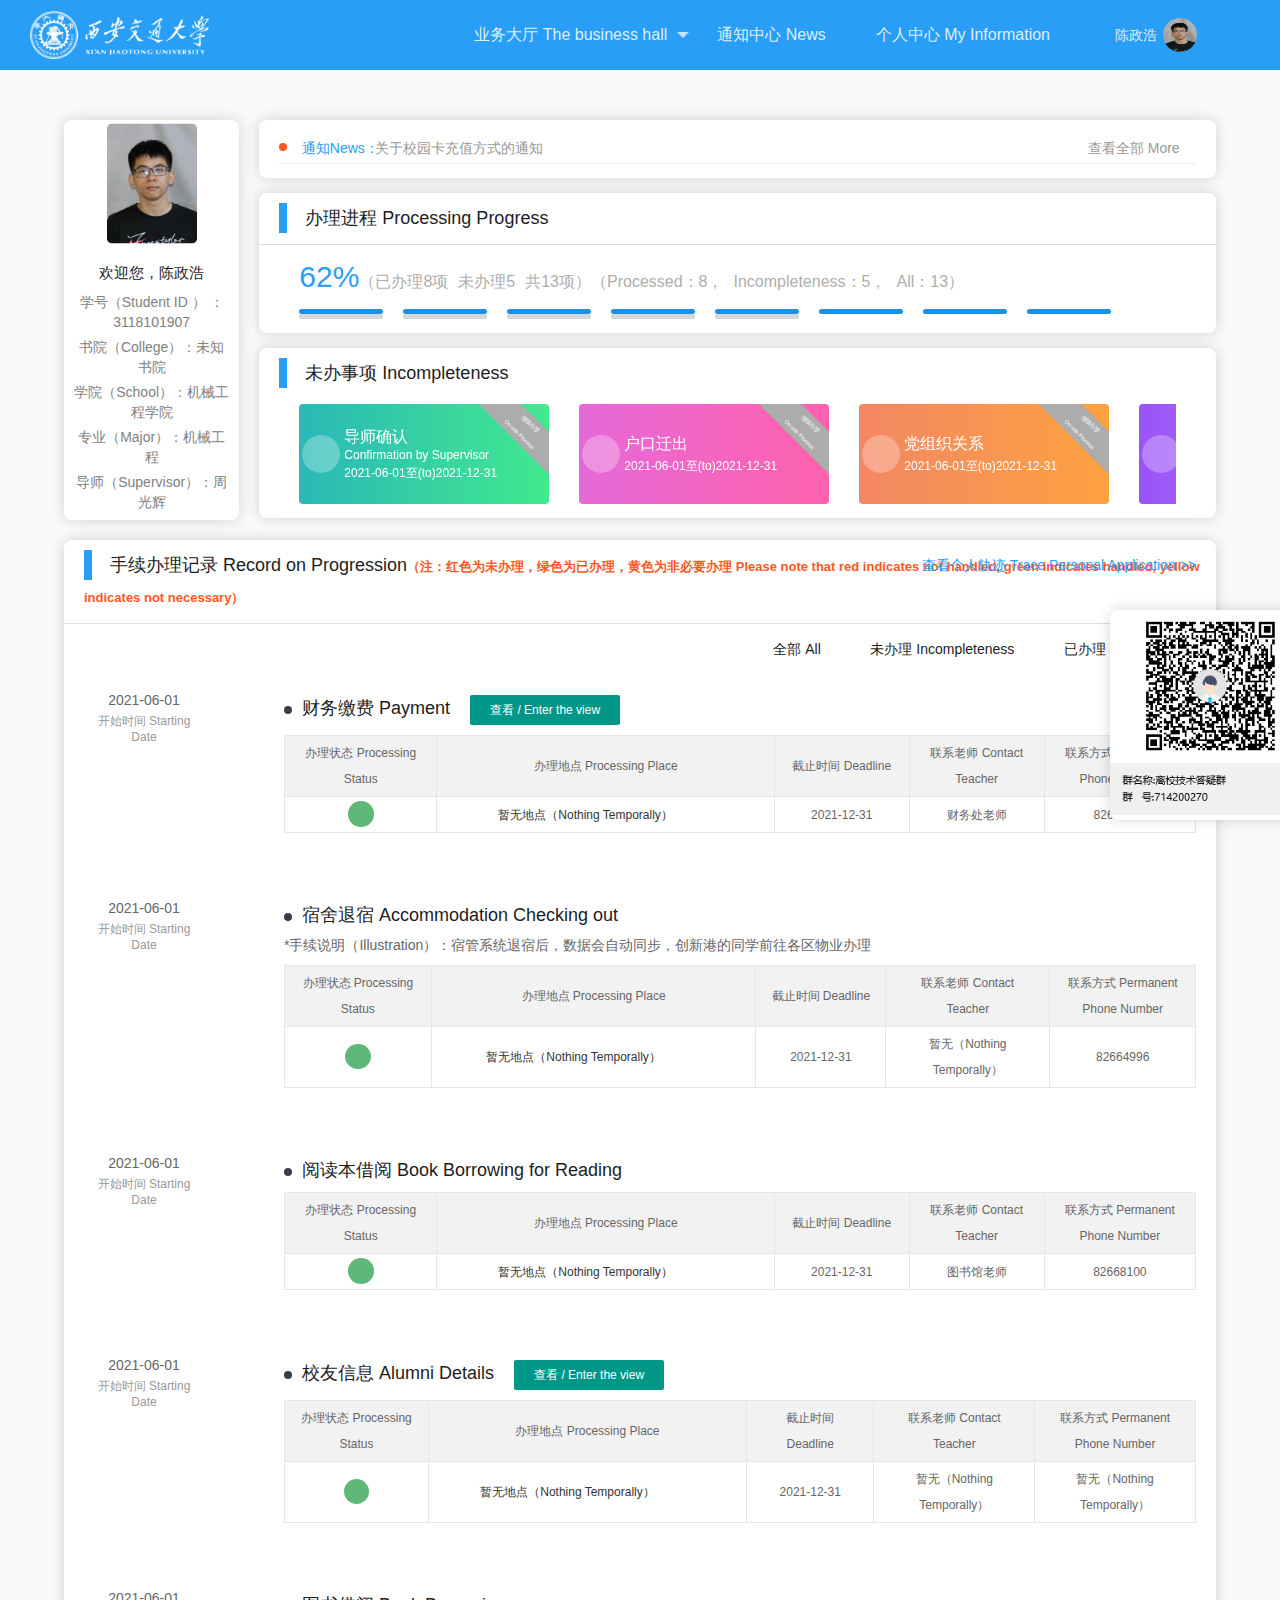
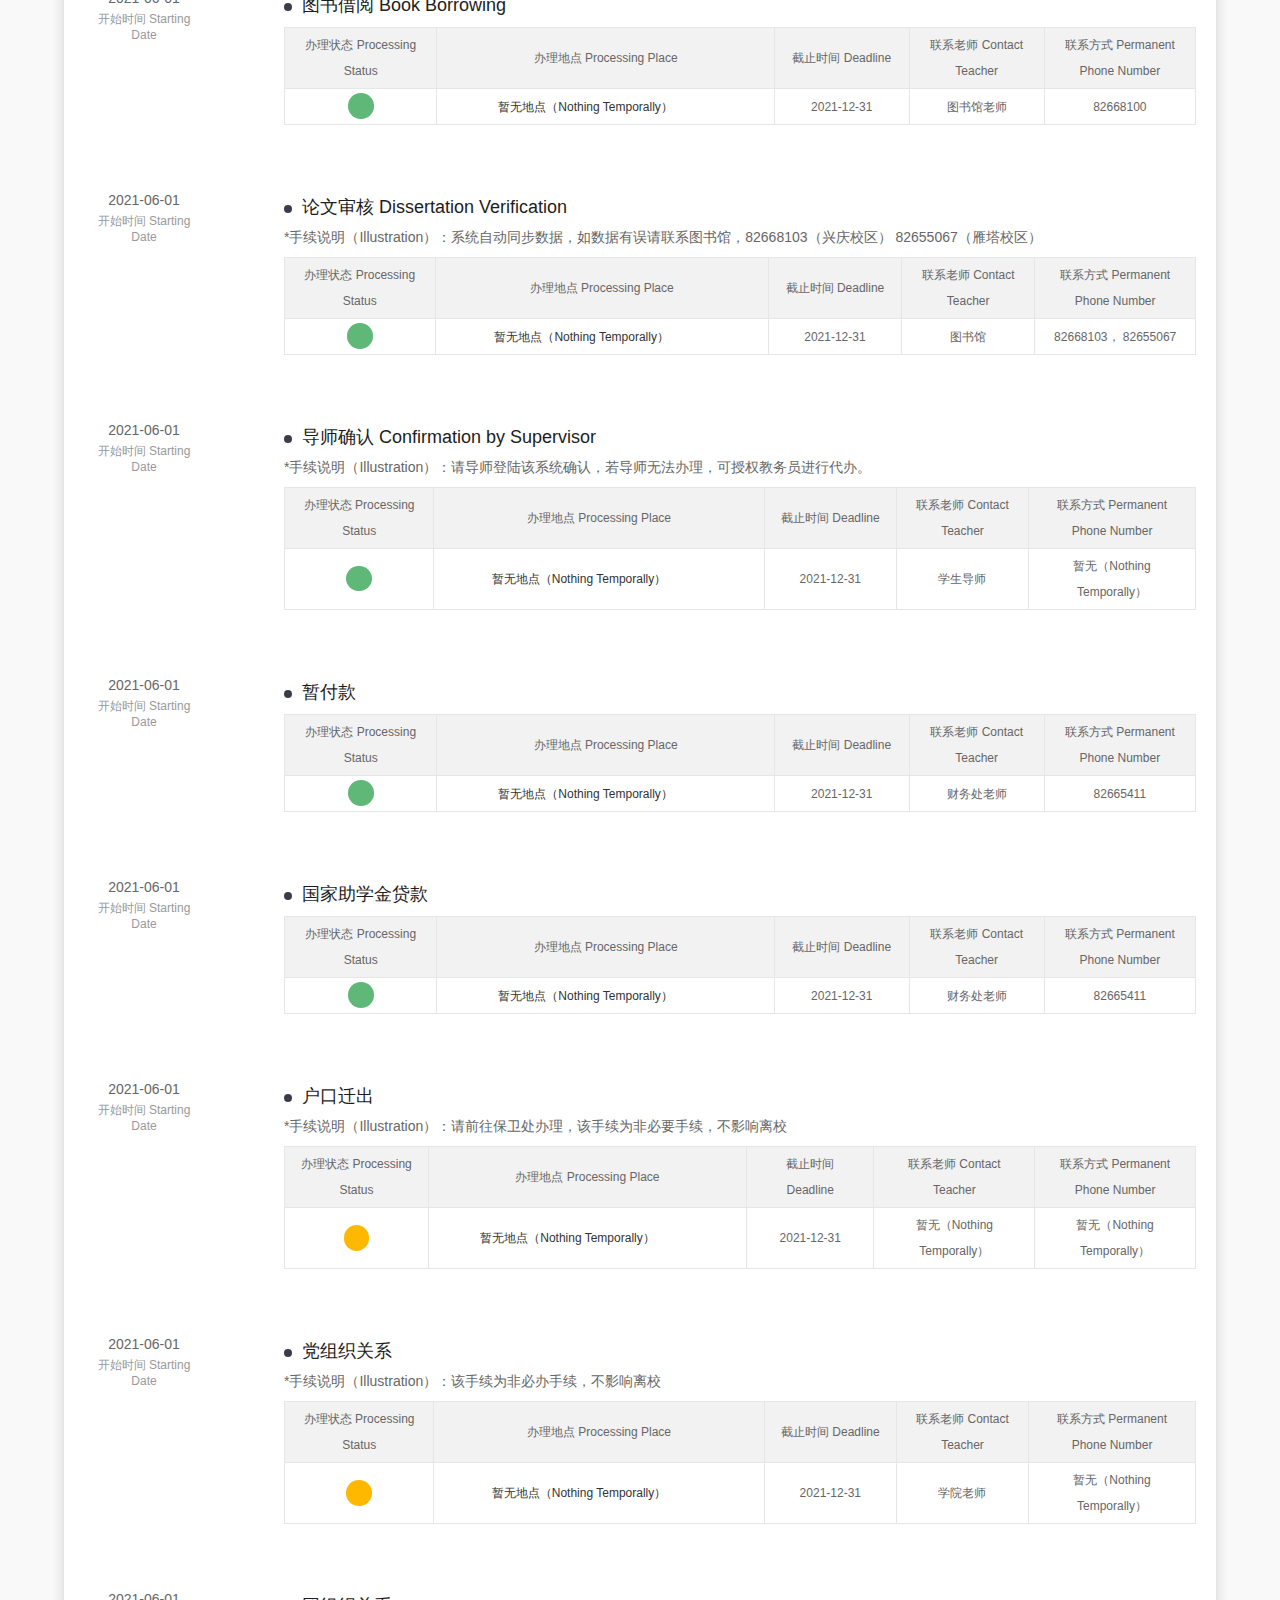
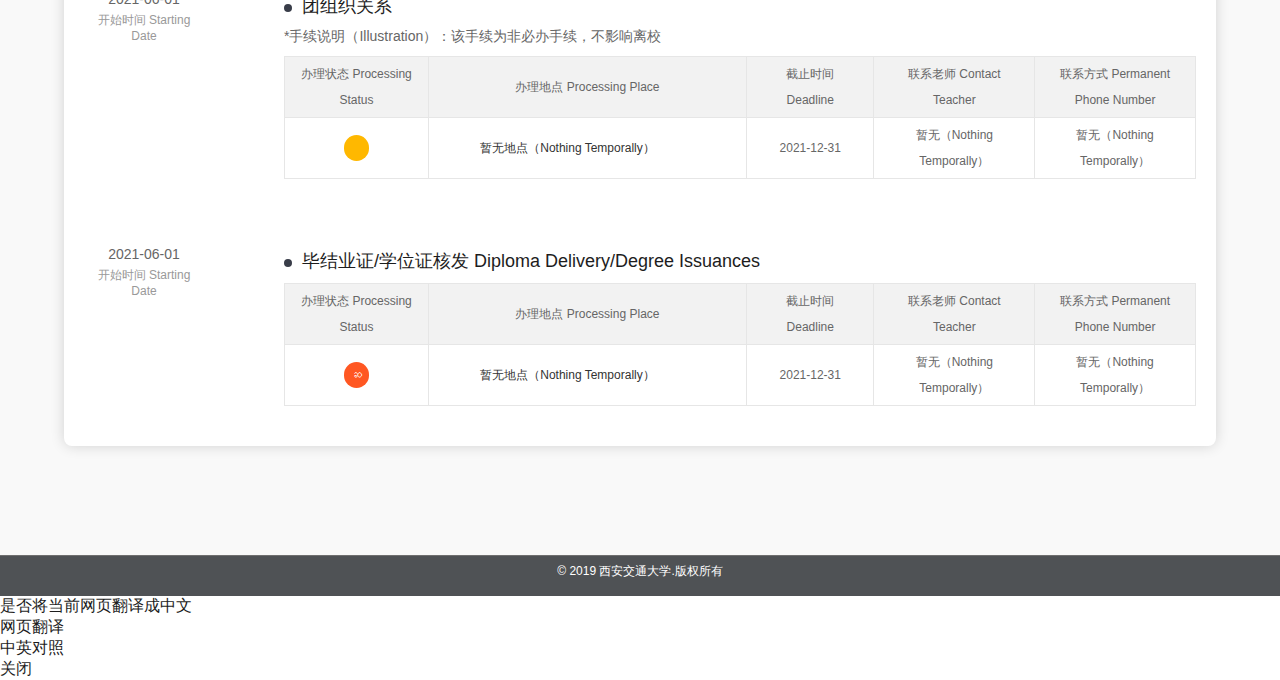
==== index.html @ 4b4bd967 "Add files via upload" ====
<!DOCTYPE html>
<!-- saved from url=(0033)http://hello.xjtu.edu.cn/yingxin/ -->
<html lang="en" xmlns="http://www.w3.org/1999/xhtml"><head><meta http-equiv="Content-Type" content="text/html; charset=UTF-8">
  
  <meta name="description" content="">
  <meta name="keywords" content="">
  <title>用户中心 </title>
  <link rel="shortcut icon" href="http://hello.xjtu.edu.cn/yingxin/themes/default/images/favicon.ico">
  <link rel="bookmark" href="http://hello.xjtu.edu.cn/yingxin/themes/default/images/favicon.ico">
  <link rel="stylesheet" href="./用户中心_files/layui.css">
  <link rel="stylesheet" href="./用户中心_files/jquery.fullpage.min.css">
  <link rel="stylesheet" href="./用户中心_files/swiper.min.css">
  <link rel="stylesheet" href="./用户中心_files/style.css">
  <!-- =============== Page scripts ===============-->
  <script src="./用户中心_files/jquery.js.下载"></script>
  <script src="./用户中心_files/waves.js.下载"></script>
  <script src="./用户中心_files/jquery.fullpage.min.js.下载"></script>
  <script src="./用户中心_files/main.js.下载"></script>
  <script src="./用户中心_files/common.js.下载"></script>
  <script src="./用户中心_files/footer.js.下载"></script>
  <script src="./用户中心_files/user-center.js.下载"></script>
  <script src="./用户中心_files/header.js.下载"></script>
<link id="layuicss-laydate" rel="stylesheet" href="./用户中心_files/laydate.css" media="all"><link id="layuicss-layer" rel="stylesheet" href="./用户中心_files/layer.css" media="all"><link id="layuicss-skincodecss" rel="stylesheet" href="./用户中心_files/code.css" media="all"></head>

<body>
  <div class="wrapper page bg-light-gray">
    <header class="header bg-white nav-bg-white page-header">
      <a class="logo" href="http://hello.xjtu.edu.cn/yingxin/"><img src="./用户中心_files/logo.png" alt="" id="logo_img"></a>
      <div class="nav-right">
        <!-- <div class="searchbox">
          <div class="layui-input-block input-group-icon"><i class="layui-icon layui-icon-search"></i>
          <input class="layui-input search-input" type="text" name="title" required="" lay-verify="required" placeholder="输入关键字" autocomplete="off"></div>
        </div> -->
        <ul class="layui-nav nav">
          <li class="layui-nav-item" id="index" style="display: none;"><a href="http://hello.xjtu.edu.cn/yingxin/">首页 Home Page</a></li>
			<li class="layui-nav-item" id="server" style=""><a href="javascript:;">业务大厅 The business hall<span class="layui-nav-more"></span></a>
            <dl id="headerMenuList" class="layui-nav-child box-shadow layui-anim layui-anim-upbit"><dd><a class="icon-pay" href="javascript:;" onclick="handleProcedure(3)">财务缴费 Payment</a></dd><dd><a class="icon-info" href="javascript:;" onclick="handleProcedure(101)">校友信息 Alumni Details</a></dd></dl>
          </li>
          <li class="layui-nav-item" id="noticeMenu" style=""><a href="http://hello.xjtu.edu.cn/yingxin/notice/list">通知中心 News</a></li>
          <li class="layui-nav-item" id="userCenter" style=""><a href="javascript:;" onclick="toPage(&#39;user/center&#39;)">个人中心 My Information</a></li>
          <!--<li class="layui-nav-item" id="userCenter" style="display: none;">-->
          <!--</li>-->
        <span class="layui-nav-bar" style="left: 401.422px; top: 65px; width: 0px; opacity: 0;"></span></ul>
        <ul class="layui-nav nav-user" id="userInfo-header"><li class="user-item user-info layui-nav-item layui-show"><a href="javascript:void(0);" onclick="memberDetail()">陈政浩<img src="./用户中心_files/70B57FA51EF84C0C792EB7940B8C20006C896CA28E84938F3301C348BC350CAE.jpg" onerror="javascript:this.src=&#39;/yingxin/themes/default/images/default.png&#39;"><span class="layui-nav-more"></span></a><a class="meaage-badge" href="javascript:;" onclick="toPage(&#39;notice/messageList&#39;)" id="messageNum"><span class="layui-nav-more"></span></a><dl class="layui-nav-child box-shadow"><dd><a class="layui-icon layui-icon-template-1" href="javascript:;" onclick="toPage(&#39;user/donation&#39;)">余额捐赠 Card Balance Donation</a></dd><dd><a class="icon-logout" href="javascript:;" onclick="logout()">退出登录 log Out</a></dd></dl></li><span class="layui-nav-bar"></span></ul>
        <div id="myInfo" style="display:none;">
	      <div class="member-modal-content">
	        <div class="layui-row item"><span class="label" id="my_name">姓名（Name）：</span></div>
	        <div class="layui-row item"><span class="label" id="my_sno">学号（Student ID）：</span></div>
	        <div class="layui-row item" id="teacher1"><span class="label" id="my_teacher1">导员（Supervisor）：</span></div>
	        <div class="layui-row item" id="teacher2"><span class="label" id="my_teacher2">导师（Instructor）：</span></div>
	        <div class="layui-row item" id="academy"><span class="label" id="my_academy">书院（College）：</span></div>
	        <div class="layui-row item"><span class="label" id="my_department">学院（School）：</span></div>
	        <div class="layui-row item"><span class="label" id="my_profession">专业（Major）：</span></div>
	        <div class="layui-row item"><span class="label" id="my_class">班级（Class）：</span></div>
	        <div class="layui-row item"><span class="label" id="my_room">宿舍（dormitory）：</span></div>
	        <div class="layui-row item"><span class="label" id="my_phoneNumber">电话（Permanent Phone Number）：</span></div>
	        <div class="layui-row item"><span class="label" id="my_email">邮箱（E-mail）：</span></div>
	        <div class="layui-row item"><span class="label" id="my_wechat">微信（WeChat）：</span></div>
	        <div class="layui-row item"><span class="label" id="my_qq">QQ：</span></div>
	        <!--<div class="layui-row item"><span class="label" id="my_origin">生源地：</span></div>-->
	      </div>
	    </div>
        <!-- <button class="layui-btn layui-btn-radius layui-btn-sm layui-btn-primary" onclick="changeLanguage()" id="changeLanguage">中文/EN </button> -->
      </div>
    </header>
    <div class="page-wrapper page-usercenter process-content-line3">
      <div class="qq-code-box" id="qq-code" style=""><img src="./用户中心_files/lixiao.png"></div>
      <div class="user-content layui-row layui-col-space20">
        <div class="userinfo layui-col-md2">
          <div class="userbox-in box-shadow">
          	<div class="userbox-in-content" id="userInfo"><img src="./用户中心_files/70B57FA51EF84C0C792EB7940B8C20006C896CA28E84938F3301C348BC350CAE.jpg" onerror="javascript:this.src=&#39;/yingxin/themes/default/images/default.png&#39;"><h4 class="text-ellipsis">欢迎您，陈政浩</h4><p>学号（Student ID ） ：3118101907</p><p>书院（College）：未知书院</p><p>学院（School）：机械工程学院</p><p>专业（Major）：机械工程</p><p>导师（Supervisor）：周光辉</p></div>
          </div>
        </div>
        <div class="process-content layui-col-md10">
          <div class="userbox-in box-shadow userbox-notice" id="userbox-notice">
            <div class="meaasge">
              <a class="meaasge-container">
                <div id="hotNoticePanel" class="notice-panel">
                  <div class="sixin notice-left"><i class="layui-badge-dot"></i><i class="layui-icon layui-icon-speaker"></i><span>通知News：</span></div>
                  <div class="notice-mid">
                    <div class="layui-carousel" id="message" lay-anim="updown" lay-indicator="none" style="width: 100%; height: 30px;" lay-arrow="none">
                      <div carousel-item="" id="hotNoticeList"><div class="sx-item" onclick="goNewsDetail(&#39;83&#39;,&#39;hot&#39;)">实验室安全考试须知</div><div class="sx-item layui-this" onclick="goNewsDetail(&#39;103&#39;,&#39;hot&#39;)">关于校园卡充值方式的通知</div><div class="sx-item" onclick="goNewsDetail(&#39;126&#39;,&#39;hot&#39;)">2019级秋季研究生新生网申公寓指南</div><div class="sx-item" onclick="goNewsDetail(&#39;101&#39;,&#39;hot&#39;)">关于2019级本科新生在入学报到前进行选课的通知</div><div class="sx-item" onclick="goNewsDetail(&#39;125&#39;,&#39;hot&#39;)">2019级秋季本科生新生网申公寓指南</div><div class="sx-item" onclick="goNewsDetail(&#39;124&#39;,&#39;hot&#39;)">兴庆校区及雁塔校区学生公寓服务与管理办法</div></div>
                    <div class="layui-carousel-ind" style="margin-top: -54px;"><ul><li class=""></li><li class="layui-this"></li><li class=""></li><li class=""></li><li class=""></li><li class=""></li></ul></div><button class="layui-icon layui-carousel-arrow" lay-type="sub"></button><button class="layui-icon layui-carousel-arrow" lay-type="add"></button></div>
                  </div>
                  <div class="more notice-right" onclick="goNoticeList()" style="cursor: pointer"><span>查看全部 More </span><i class="layui-icon layui-icon-right"></i></div>
                </div>
              </a>
            </div>
          </div>
          <div class="userbox-in box-shadow userbox-in-bar">
            <div class="payment-statistics panel">
              <div class="panel-head"><span class="panel-mark"></span>
                <h3 class="panel-title">办理进程 Processing Progress</h3>
              </div>
              <div class="panel-body">
                <p id="progressHandleProcedure" class="progress-data"><em>62%</em><span>（已办理8项</span><span>未办理5</span><span>共13项）（Processed：8，</span><span>Incompleteness：5，</span><span>All：13）</span></p>
                <div class="progress-bar" id="progress-bar"><span style="background-color: rgb(28, 144, 230); width: 84px;"></span><span style="background-color: rgb(28, 144, 230); width: 84px;"></span><span style="background-color: rgb(28, 144, 230); width: 84px;"></span><span style="background-color: rgb(28, 144, 230); width: 84px;"></span><span style="background-color: rgb(28, 144, 230); width: 84px;"></span><span style="background-color: rgb(28, 144, 230); width: 84px;"></span><span style="background-color: rgb(28, 144, 230); width: 84px;"></span><span style="background-color: rgb(28, 144, 230); width: 84px;"></span><span style="width: 84px;"></span><span style="width: 84px;"></span><span style="width: 84px;"></span><span style="width: 84px;"></span><span style="width: 84px;"></span></div>
              </div>
            </div>
          </div>
          <div class="userbox-in box-shadow process-unfinished">
            <div class="payment-statistics panel">
              <div class="panel-head"><span class="panel-mark"></span>
                <h3 class="panel-title">未办事项 Incompleteness</h3>
              </div>
              <div class="panel-body" id="cardInfo">
                <div class="swiper-container swiper-container-initialized swiper-container-horizontal swiper-container-free-mode">
                  <div id="swiperWrapper" class="swiper-wrapper process-crad-content" style="transform: translate3d(0px, 0px, 0px);"><div class="swiper-slide bg-green-linear process-crad swiper-slide-active" style="margin-right: 30px;"><div class="crad-content"><span class="iconbox"><i class="icon-success"></i></span><div class="card-right"><div class="item-right-inner"><h4>导师确认</h4><h6 style="white-space:nowrap;text-overflow: ellipsis; overflow: hidden;">Confirmation by Supervisor</h6><p>2021-06-01至(to)2021-12-31</p></div><span class="disabled-tip"><span class="tip-zh">现场办理</span><span class="tip-en">On-site Process</span></span></div></div></div><div class="swiper-slide bg-red-linear process-crad swiper-slide-next" style="margin-right: 30px;"><div class="crad-content"><span class="iconbox"><i class="icon-address"></i></span><div class="card-right"><div class="item-right-inner"><h4>户口迁出</h4><h6 style="white-space:nowrap;text-overflow: ellipsis; overflow: hidden;"> </h6><p>2021-06-01至(to)2021-12-31</p></div><span class="disabled-tip"><span class="tip-zh">现场办理</span><span class="tip-en">On-site Process</span></span></div></div></div><div class="swiper-slide bg-orange-linear process-crad" style="margin-right: 30px;"><div class="crad-content"><span class="iconbox"><i class="icon-emblem"></i></span><div class="card-right"><div class="item-right-inner"><h4>党组织关系</h4><h6 style="white-space:nowrap;text-overflow: ellipsis; overflow: hidden;"> </h6><p>2021-06-01至(to)2021-12-31</p></div><span class="disabled-tip"><span class="tip-zh">现场办理</span><span class="tip-en">On-site Process</span></span></div></div></div><div class="swiper-slide bg-purple-linear process-crad" style="margin-right: 30px;"><div class="crad-content"><span class="iconbox"><i class="icon-member"></i></span><div class="card-right"><div class="item-right-inner"><h4>团组织关系</h4><h6 style="white-space:nowrap;text-overflow: ellipsis; overflow: hidden;"> </h6><p>2021-06-01至(to)2021-12-31</p></div><span class="disabled-tip"><span class="tip-zh">现场办理</span><span class="tip-en">On-site Process</span></span></div></div></div><div class="swiper-slide bg-green-linear process-crad" style="margin-right: 30px;"><div class="crad-content"><span class="iconbox"><i class="icon-graduation"></i></span><div class="card-right"><div class="item-right-inner"><h4>毕结业证/学位证核发</h4><h6 style="white-space:nowrap;text-overflow: ellipsis; overflow: hidden;">Diploma Delivery/Degree Issuances</h6><p>2021-06-01至(to)2021-12-31</p></div><span class="disabled-tip"><span class="tip-zh">现场办理</span><span class="tip-en">On-site Process</span></span></div></div></div></div>
                <span class="swiper-notification" aria-live="assertive" aria-atomic="true"></span></div>
              </div>
            </div>
          </div>
        </div>
      </div>
      <div class="user-content process-record user-content-timeline">
        <div class="userbox-in box-shadow">
          <div class="panel">
            <div class="panel-head relatuve"><span class="panel-mark"></span>
              <h3 class="panel-title">手续办理记录 Record on Progression</h3><font style="color: #FF5722; font-size: 13px"><b>（注：红色为未办理，绿色为已办理，黄色为非必要办理 Please note that red indicates not handled, green indicates handled, yellow indicates not necessary）</b></font>
              <a class="link-guiji" href="http://hello.xjtu.edu.cn/yingxin/user/track">查看个人轨迹 Trace Personal Application &gt;&gt;</a>
            </div>
            <div id="recordContent" class="panel-body">
              <div class="radio-groups">
                <form class="layui-form float-right radio-groups" action="http://hello.xjtu.edu.cn/yingxin/">
                  <div class="layui-form-item">
                    <div class="layui-input-block">
                      <input type="radio" name="sex" lay-filter="handleCount" value="0" title="全部 All" checked=""><div class="layui-unselect layui-form-radio layui-form-radioed"><i class="layui-anim layui-icon"></i><div>全部 All</div></div>
                      <input type="radio" name="sex" lay-filter="handleCount" value="1" title="未办理 Incompleteness"><div class="layui-unselect layui-form-radio"><i class="layui-anim layui-icon"></i><div>未办理 Incompleteness</div></div>
                      <input type="radio" name="sex" lay-filter="handleCount" value="2" title="已办理 Processed"><div class="layui-unselect layui-form-radio"><i class="layui-anim layui-icon"></i><div>已办理 Processed</div></div>
                    </div>
                  </div>
                </form>
              </div>
              <div class="tables-content">
                <ul class="time-line-hide time-line" id="ul-content-in">
                <li class="finised"><div class="time"><p>2021-06-01</p><p class="name">开始时间 Starting Date</p></div><i class="item-icon iconbg-c-purple icon-pay x64"></i><div class="info"><div class="name"><span class="layui-badge-dot layui-bg-black"></span><span class="text">财务缴费 Payment</span><a class="layui-btn layui-btn-sm" onclick="handleProcedure(&#39;3&#39;)">查看 / Enter the view</a></div><table class="layui-table"><colgroup><col width="50"><col width="200"><col width="80"><col width="80"><col width="80"></colgroup><thead><tr><th>办理状态 Processing Status</th><th>办理地点 Processing Place</th><th>截止时间 Deadline</th><th>联系老师 Contact Teacher</th><th>联系方式 Permanent Phone Number</th></tr></thead><tbody><tr><td><i class="layui-icon icon-state-style layui-icon-ok"></i></td><td><a style="position:relative;display:block;padding-right:40px;">暂无地点（Nothing Temporally）</a></td><td>2021-12-31</td><td>财务处老师</td><td>82665411</td></tr></tbody></table></div></li><li class="finised"><div class="time"><p>2021-06-01</p><p class="name">开始时间 Starting Date</p></div><i class="item-icon iconbg-c-purple icon-dormroom x64"></i><div class="info"><div class="name"><span class="layui-badge-dot layui-bg-black"></span><span class="text">宿舍退宿 Accommodation Checking out</span></div><div class="tips"><span>*手续说明（Illustration）：</span><span>宿管系统退宿后，数据会自动同步，创新港的同学前往各区物业办理</span></div><table class="layui-table"><colgroup><col width="50"><col width="200"><col width="80"><col width="80"><col width="80"></colgroup><thead><tr><th>办理状态 Processing Status</th><th>办理地点 Processing Place</th><th>截止时间 Deadline</th><th>联系老师 Contact Teacher</th><th>联系方式 Permanent Phone Number</th></tr></thead><tbody><tr><td><i class="layui-icon icon-state-style layui-icon-ok"></i></td><td><a style="position:relative;display:block;padding-right:40px;">暂无地点（Nothing Temporally）</a></td><td>2021-12-31</td><td>暂无（Nothing Temporally）</td><td>82664996</td></tr></tbody></table></div></li><li class="finised"><div class="time"><p>2021-06-01</p><p class="name">开始时间 Starting Date</p></div><i class="item-icon iconbg-c-purple icon-item x64"></i><div class="info"><div class="name"><span class="layui-badge-dot layui-bg-black"></span><span class="text">阅读本借阅 Book Borrowing for Reading</span></div><table class="layui-table"><colgroup><col width="50"><col width="200"><col width="80"><col width="80"><col width="80"></colgroup><thead><tr><th>办理状态 Processing Status</th><th>办理地点 Processing Place</th><th>截止时间 Deadline</th><th>联系老师 Contact Teacher</th><th>联系方式 Permanent Phone Number</th></tr></thead><tbody><tr><td><i class="layui-icon icon-state-style layui-icon-ok"></i></td><td><a style="position:relative;display:block;padding-right:40px;">暂无地点（Nothing Temporally）</a></td><td>2021-12-31</td><td>图书馆老师</td><td>82668100</td></tr></tbody></table></div></li><li class="finised"><div class="time"><p>2021-06-01</p><p class="name">开始时间 Starting Date</p></div><i class="item-icon iconbg-c-purple icon-info x64"></i><div class="info"><div class="name"><span class="layui-badge-dot layui-bg-black"></span><span class="text">校友信息 Alumni Details</span><a class="layui-btn layui-btn-sm" onclick="handleProcedure(&#39;101&#39;)">查看 / Enter the view</a></div><table class="layui-table"><colgroup><col width="50"><col width="200"><col width="80"><col width="80"><col width="80"></colgroup><thead><tr><th>办理状态 Processing Status</th><th>办理地点 Processing Place</th><th>截止时间 Deadline</th><th>联系老师 Contact Teacher</th><th>联系方式 Permanent Phone Number</th></tr></thead><tbody><tr><td><i class="layui-icon icon-state-style layui-icon-ok"></i></td><td><a style="position:relative;display:block;padding-right:40px;">暂无地点（Nothing Temporally）</a></td><td>2021-12-31</td><td>暂无（Nothing Temporally）</td><td>暂无（Nothing Temporally）</td></tr></tbody></table></div></li><li class="finised"><div class="time"><p>2021-06-01</p><p class="name">开始时间 Starting Date</p></div><i class="item-icon iconbg-c-purple icon-item x64"></i><div class="info"><div class="name"><span class="layui-badge-dot layui-bg-black"></span><span class="text">图书借阅 Book Borrowing</span></div><table class="layui-table"><colgroup><col width="50"><col width="200"><col width="80"><col width="80"><col width="80"></colgroup><thead><tr><th>办理状态 Processing Status</th><th>办理地点 Processing Place</th><th>截止时间 Deadline</th><th>联系老师 Contact Teacher</th><th>联系方式 Permanent Phone Number</th></tr></thead><tbody><tr><td><i class="layui-icon icon-state-style layui-icon-ok"></i></td><td><a style="position:relative;display:block;padding-right:40px;">暂无地点（Nothing Temporally）</a></td><td>2021-12-31</td><td>图书馆老师</td><td>82668100</td></tr></tbody></table></div></li><li class="finised"><div class="time"><p>2021-06-01</p><p class="name">开始时间 Starting Date</p></div><i class="item-icon iconbg-c-purple icon-item x64"></i><div class="info"><div class="name"><span class="layui-badge-dot layui-bg-black"></span><span class="text">论文审核 Dissertation Verification</span></div><div class="tips"><span>*手续说明（Illustration）：</span><span>系统自动同步数据，如数据有误请联系图书馆，82668103（兴庆校区） 82655067（雁塔校区）</span></div><table class="layui-table"><colgroup><col width="50"><col width="200"><col width="80"><col width="80"><col width="80"></colgroup><thead><tr><th>办理状态 Processing Status</th><th>办理地点 Processing Place</th><th>截止时间 Deadline</th><th>联系老师 Contact Teacher</th><th>联系方式 Permanent Phone Number</th></tr></thead><tbody><tr><td><i class="layui-icon icon-state-style layui-icon-ok"></i></td><td><a style="position:relative;display:block;padding-right:40px;">暂无地点（Nothing Temporally）</a></td><td>2021-12-31</td><td>图书馆</td><td>82668103， 82655067</td></tr></tbody></table></div></li><li class="finised"><div class="time"><p>2021-06-01</p><p class="name">开始时间 Starting Date</p></div><i class="item-icon iconbg-c-purple icon-success x64"></i><div class="info"><div class="name"><span class="layui-badge-dot layui-bg-black"></span><span class="text">导师确认 Confirmation by Supervisor</span></div><div class="tips"><span>*手续说明（Illustration）：</span><span>请导师登陆该系统确认，若导师无法办理，可授权教务员进行代办。</span></div><table class="layui-table"><colgroup><col width="50"><col width="200"><col width="80"><col width="80"><col width="80"></colgroup><thead><tr><th>办理状态 Processing Status</th><th>办理地点 Processing Place</th><th>截止时间 Deadline</th><th>联系老师 Contact Teacher</th><th>联系方式 Permanent Phone Number</th></tr></thead><tbody><tr><td><i class="layui-icon icon-state-style layui-icon-close"></i></td><td><a style="position:relative;display:block;padding-right:40px;">暂无地点（Nothing Temporally）</a></td><td>2021-12-31</td><td>学生导师</td><td>暂无（Nothing Temporally）</td></tr></tbody></table></div></li><li class="finised"><div class="time"><p>2021-06-01</p><p class="name">开始时间 Starting Date</p></div><i class="item-icon iconbg-c-purple icon-synjonespay x64"></i><div class="info"><div class="name"><span class="layui-badge-dot layui-bg-black"></span><span class="text">暂付款  </span></div><table class="layui-table"><colgroup><col width="50"><col width="200"><col width="80"><col width="80"><col width="80"></colgroup><thead><tr><th>办理状态 Processing Status</th><th>办理地点 Processing Place</th><th>截止时间 Deadline</th><th>联系老师 Contact Teacher</th><th>联系方式 Permanent Phone Number</th></tr></thead><tbody><tr><td><i class="layui-icon icon-state-style layui-icon-ok"></i></td><td><a style="position:relative;display:block;padding-right:40px;">暂无地点（Nothing Temporally）</a></td><td>2021-12-31</td><td>财务处老师</td><td>82665411</td></tr></tbody></table></div></li><li class="finised"><div class="time"><p>2021-06-01</p><p class="name">开始时间 Starting Date</p></div><i class="item-icon iconbg-c-purple icon-pay x64"></i><div class="info"><div class="name"><span class="layui-badge-dot layui-bg-black"></span><span class="text">国家助学金贷款  </span></div><table class="layui-table"><colgroup><col width="50"><col width="200"><col width="80"><col width="80"><col width="80"></colgroup><thead><tr><th>办理状态 Processing Status</th><th>办理地点 Processing Place</th><th>截止时间 Deadline</th><th>联系老师 Contact Teacher</th><th>联系方式 Permanent Phone Number</th></tr></thead><tbody><tr><td><i class="layui-icon icon-state-style layui-icon-ok"></i></td><td><a style="position:relative;display:block;padding-right:40px;">暂无地点（Nothing Temporally）</a></td><td>2021-12-31</td><td>财务处老师</td><td>82665411</td></tr></tbody></table></div></li><li class="finised"><div class="time"><p>2021-06-01</p><p class="name">开始时间 Starting Date</p></div><i class="item-icon iconbg-c-purple icon-address x64"></i><div class="info"><div class="name"><span class="layui-badge-dot layui-bg-black"></span><span class="text">户口迁出  </span></div><div class="tips"><span>*手续说明（Illustration）：</span><span>请前往保卫处办理，该手续为非必要手续，不影响离校</span></div><table class="layui-table"><colgroup><col width="50"><col width="200"><col width="80"><col width="80"><col width="80"></colgroup><thead><tr><th>办理状态 Processing Status</th><th>办理地点 Processing Place</th><th>截止时间 Deadline</th><th>联系老师 Contact Teacher</th><th>联系方式 Permanent Phone Number</th></tr></thead><tbody><tr><td><i class="layui-icon icon-state-style layui-icon-circle"></i></td><td><a style="position:relative;display:block;padding-right:40px;">暂无地点（Nothing Temporally）</a></td><td>2021-12-31</td><td>暂无（Nothing Temporally）</td><td>暂无（Nothing Temporally）</td></tr></tbody></table></div></li><li class="finised"><div class="time"><p>2021-06-01</p><p class="name">开始时间 Starting Date</p></div><i class="item-icon iconbg-c-purple icon-emblem x64"></i><div class="info"><div class="name"><span class="layui-badge-dot layui-bg-black"></span><span class="text">党组织关系  </span></div><div class="tips"><span>*手续说明（Illustration）：</span><span>该手续为非必办手续，不影响离校</span></div><table class="layui-table"><colgroup><col width="50"><col width="200"><col width="80"><col width="80"><col width="80"></colgroup><thead><tr><th>办理状态 Processing Status</th><th>办理地点 Processing Place</th><th>截止时间 Deadline</th><th>联系老师 Contact Teacher</th><th>联系方式 Permanent Phone Number</th></tr></thead><tbody><tr><td><i class="layui-icon icon-state-style layui-icon-circle"></i></td><td><a style="position:relative;display:block;padding-right:40px;">暂无地点（Nothing Temporally）</a></td><td>2021-12-31</td><td>学院老师</td><td>暂无（Nothing Temporally）</td></tr></tbody></table></div></li><li class="finised"><div class="time"><p>2021-06-01</p><p class="name">开始时间 Starting Date</p></div><i class="item-icon iconbg-c-purple icon-member x64"></i><div class="info"><div class="name"><span class="layui-badge-dot layui-bg-black"></span><span class="text">团组织关系  </span></div><div class="tips"><span>*手续说明（Illustration）：</span><span>该手续为非必办手续，不影响离校</span></div><table class="layui-table"><colgroup><col width="50"><col width="200"><col width="80"><col width="80"><col width="80"></colgroup><thead><tr><th>办理状态 Processing Status</th><th>办理地点 Processing Place</th><th>截止时间 Deadline</th><th>联系老师 Contact Teacher</th><th>联系方式 Permanent Phone Number</th></tr></thead><tbody><tr><td><i class="layui-icon icon-state-style layui-icon-circle"></i></td><td><a style="position:relative;display:block;padding-right:40px;">暂无地点（Nothing Temporally）</a></td><td>2021-12-31</td><td>暂无（Nothing Temporally）</td><td>暂无（Nothing Temporally）</td></tr></tbody></table></div></li><li class="finised"><div class="time"><p>2021-06-01</p><p class="name">开始时间 Starting Date</p></div><i class="item-icon iconbg-c-purple icon-graduation x64"></i><div class="info"><div class="name"><span class="layui-badge-dot layui-bg-black"></span><span class="text">毕结业证/学位证核发 Diploma Delivery/Degree Issuances</span></div><table class="layui-table"><colgroup><col width="50"><col width="200"><col width="80"><col width="80"><col width="80"></colgroup><thead><tr><th>办理状态 Processing Status</th><th>办理地点 Processing Place</th><th>截止时间 Deadline</th><th>联系老师 Contact Teacher</th><th>联系方式 Permanent Phone Number</th></tr></thead><tbody><tr><td><i class="layui-icon icon-state-style layui-icon-close"></i></td><td><a style="position:relative;display:block;padding-right:40px;">暂无地点（Nothing Temporally）</a></td><td>2021-12-31</td><td>暂无（Nothing Temporally）</td><td>暂无（Nothing Temporally）</td></tr></tbody></table></div></li></ul>
                <ul class="time-line" id="ul-content-out"><li class="finised"><div class="time"><p>2021-06-01</p><p class="name">开始时间 Starting Date</p></div><i class="item-icon iconbg-c-purple icon-pay x64"></i><div class="info"><div class="name"><span class="layui-badge-dot layui-bg-black"></span><span class="text">财务缴费 Payment</span><a class="layui-btn layui-btn-sm" onclick="handleProcedure(&#39;3&#39;)">查看 / Enter the view</a></div><table class="layui-table"><colgroup><col width="50"><col width="200"><col width="80"><col width="80"><col width="80"></colgroup><thead><tr><th>办理状态 Processing Status</th><th>办理地点 Processing Place</th><th>截止时间 Deadline</th><th>联系老师 Contact Teacher</th><th>联系方式 Permanent Phone Number</th></tr></thead><tbody><tr><td><i class="layui-icon icon-state-style layui-icon-ok"></i></td><td><a style="position:relative;display:block;padding-right:40px;">暂无地点（Nothing Temporally）</a></td><td>2021-12-31</td><td>财务处老师</td><td>82665411</td></tr></tbody></table></div></li><li class="finised"><div class="time"><p>2021-06-01</p><p class="name">开始时间 Starting Date</p></div><i class="item-icon iconbg-c-purple icon-dormroom x64"></i><div class="info"><div class="name"><span class="layui-badge-dot layui-bg-black"></span><span class="text">宿舍退宿 Accommodation Checking out</span></div><div class="tips"><span>*手续说明（Illustration）：</span><span>宿管系统退宿后，数据会自动同步，创新港的同学前往各区物业办理</span></div><table class="layui-table"><colgroup><col width="50"><col width="200"><col width="80"><col width="80"><col width="80"></colgroup><thead><tr><th>办理状态 Processing Status</th><th>办理地点 Processing Place</th><th>截止时间 Deadline</th><th>联系老师 Contact Teacher</th><th>联系方式 Permanent Phone Number</th></tr></thead><tbody><tr><td><i class="layui-icon icon-state-style layui-icon-ok"></i></td><td><a style="position:relative;display:block;padding-right:40px;">暂无地点（Nothing Temporally）</a></td><td>2021-12-31</td><td>暂无（Nothing Temporally）</td><td>82664996</td></tr></tbody></table></div></li><li class="finised"><div class="time"><p>2021-06-01</p><p class="name">开始时间 Starting Date</p></div><i class="item-icon iconbg-c-purple icon-item x64"></i><div class="info"><div class="name"><span class="layui-badge-dot layui-bg-black"></span><span class="text">阅读本借阅 Book Borrowing for Reading</span></div><table class="layui-table"><colgroup><col width="50"><col width="200"><col width="80"><col width="80"><col width="80"></colgroup><thead><tr><th>办理状态 Processing Status</th><th>办理地点 Processing Place</th><th>截止时间 Deadline</th><th>联系老师 Contact Teacher</th><th>联系方式 Permanent Phone Number</th></tr></thead><tbody><tr><td><i class="layui-icon icon-state-style layui-icon-ok"></i></td><td><a style="position:relative;display:block;padding-right:40px;">暂无地点（Nothing Temporally）</a></td><td>2021-12-31</td><td>图书馆老师</td><td>82668100</td></tr></tbody></table></div></li><li class="finised"><div class="time"><p>2021-06-01</p><p class="name">开始时间 Starting Date</p></div><i class="item-icon iconbg-c-purple icon-info x64"></i><div class="info"><div class="name"><span class="layui-badge-dot layui-bg-black"></span><span class="text">校友信息 Alumni Details</span><a class="layui-btn layui-btn-sm" onclick="handleProcedure(&#39;101&#39;)">查看 / Enter the view</a></div><table class="layui-table"><colgroup><col width="50"><col width="200"><col width="80"><col width="80"><col width="80"></colgroup><thead><tr><th>办理状态 Processing Status</th><th>办理地点 Processing Place</th><th>截止时间 Deadline</th><th>联系老师 Contact Teacher</th><th>联系方式 Permanent Phone Number</th></tr></thead><tbody><tr><td><i class="layui-icon icon-state-style layui-icon-ok"></i></td><td><a style="position:relative;display:block;padding-right:40px;">暂无地点（Nothing Temporally）</a></td><td>2021-12-31</td><td>暂无（Nothing Temporally）</td><td>暂无（Nothing Temporally）</td></tr></tbody></table></div></li><li class="finised"><div class="time"><p>2021-06-01</p><p class="name">开始时间 Starting Date</p></div><i class="item-icon iconbg-c-purple icon-item x64"></i><div class="info"><div class="name"><span class="layui-badge-dot layui-bg-black"></span><span class="text">图书借阅 Book Borrowing</span></div><table class="layui-table"><colgroup><col width="50"><col width="200"><col width="80"><col width="80"><col width="80"></colgroup><thead><tr><th>办理状态 Processing Status</th><th>办理地点 Processing Place</th><th>截止时间 Deadline</th><th>联系老师 Contact Teacher</th><th>联系方式 Permanent Phone Number</th></tr></thead><tbody><tr><td><i class="layui-icon icon-state-style layui-icon-ok"></i></td><td><a style="position:relative;display:block;padding-right:40px;">暂无地点（Nothing Temporally）</a></td><td>2021-12-31</td><td>图书馆老师</td><td>82668100</td></tr></tbody></table></div></li><li class="finised"><div class="time"><p>2021-06-01</p><p class="name">开始时间 Starting Date</p></div><i class="item-icon iconbg-c-purple icon-item x64"></i><div class="info"><div class="name"><span class="layui-badge-dot layui-bg-black"></span><span class="text">论文审核 Dissertation Verification</span></div><div class="tips"><span>*手续说明（Illustration）：</span><span>系统自动同步数据，如数据有误请联系图书馆，82668103（兴庆校区） 82655067（雁塔校区）</span></div><table class="layui-table"><colgroup><col width="50"><col width="200"><col width="80"><col width="80"><col width="80"></colgroup><thead><tr><th>办理状态 Processing Status</th><th>办理地点 Processing Place</th><th>截止时间 Deadline</th><th>联系老师 Contact Teacher</th><th>联系方式 Permanent Phone Number</th></tr></thead><tbody><tr><td><i class="layui-icon icon-state-style layui-icon-ok"></i></td><td><a style="position:relative;display:block;padding-right:40px;">暂无地点（Nothing Temporally）</a></td><td>2021-12-31</td><td>图书馆</td><td>82668103， 82655067</td></tr></tbody></table></div></li><li class="finised"><div class="time"><p>2021-06-01</p><p class="name">开始时间 Starting Date</p></div><i class="item-icon iconbg-c-purple icon-success x64"></i><div class="info"><div class="name"><span class="layui-badge-dot layui-bg-black"></span><span class="text">导师确认 Confirmation by Supervisor</span></div><div class="tips"><span>*手续说明（Illustration）：</span><span>请导师登陆该系统确认，若导师无法办理，可授权教务员进行代办。</span></div><table class="layui-table"><colgroup><col width="50"><col width="200"><col width="80"><col width="80"><col width="80"></colgroup><thead><tr><th>办理状态 Processing Status</th><th>办理地点 Processing Place</th><th>截止时间 Deadline</th><th>联系老师 Contact Teacher</th><th>联系方式 Permanent Phone Number</th></tr></thead><tbody><tr><td><i class="layui-icon icon-state-style layui-icon-ok"></i></td><td><a style="position:relative;display:block;padding-right:40px;">暂无地点（Nothing Temporally）</a></td><td>2021-12-31</td><td>学生导师</td><td>暂无（Nothing Temporally）</td></tr></tbody></table></div></li><li class="finised"><div class="time"><p>2021-06-01</p><p class="name">开始时间 Starting Date</p></div><i class="item-icon iconbg-c-purple icon-synjonespay x64"></i><div class="info"><div class="name"><span class="layui-badge-dot layui-bg-black"></span><span class="text">暂付款  </span></div><table class="layui-table"><colgroup><col width="50"><col width="200"><col width="80"><col width="80"><col width="80"></colgroup><thead><tr><th>办理状态 Processing Status</th><th>办理地点 Processing Place</th><th>截止时间 Deadline</th><th>联系老师 Contact Teacher</th><th>联系方式 Permanent Phone Number</th></tr></thead><tbody><tr><td><i class="layui-icon icon-state-style layui-icon-ok"></i></td><td><a style="position:relative;display:block;padding-right:40px;">暂无地点（Nothing Temporally）</a></td><td>2021-12-31</td><td>财务处老师</td><td>82665411</td></tr></tbody></table></div></li><li class="finised"><div class="time"><p>2021-06-01</p><p class="name">开始时间 Starting Date</p></div><i class="item-icon iconbg-c-purple icon-pay x64"></i><div class="info"><div class="name"><span class="layui-badge-dot layui-bg-black"></span><span class="text">国家助学金贷款  </span></div><table class="layui-table"><colgroup><col width="50"><col width="200"><col width="80"><col width="80"><col width="80"></colgroup><thead><tr><th>办理状态 Processing Status</th><th>办理地点 Processing Place</th><th>截止时间 Deadline</th><th>联系老师 Contact Teacher</th><th>联系方式 Permanent Phone Number</th></tr></thead><tbody><tr><td><i class="layui-icon icon-state-style layui-icon-ok"></i></td><td><a style="position:relative;display:block;padding-right:40px;">暂无地点（Nothing Temporally）</a></td><td>2021-12-31</td><td>财务处老师</td><td>82665411</td></tr></tbody></table></div></li><li class="finised"><div class="time"><p>2021-06-01</p><p class="name">开始时间 Starting Date</p></div><i class="item-icon iconbg-c-purple icon-address x64"></i><div class="info"><div class="name"><span class="layui-badge-dot layui-bg-black"></span><span class="text">户口迁出  </span></div><div class="tips"><span>*手续说明（Illustration）：</span><span>请前往保卫处办理，该手续为非必要手续，不影响离校</span></div><table class="layui-table"><colgroup><col width="50"><col width="200"><col width="80"><col width="80"><col width="80"></colgroup><thead><tr><th>办理状态 Processing Status</th><th>办理地点 Processing Place</th><th>截止时间 Deadline</th><th>联系老师 Contact Teacher</th><th>联系方式 Permanent Phone Number</th></tr></thead><tbody><tr><td><i class="layui-icon icon-state-style layui-icon-circle"></i></td><td><a style="position:relative;display:block;padding-right:40px;">暂无地点（Nothing Temporally）</a></td><td>2021-12-31</td><td>暂无（Nothing Temporally）</td><td>暂无（Nothing Temporally）</td></tr></tbody></table></div></li><li class="finised"><div class="time"><p>2021-06-01</p><p class="name">开始时间 Starting Date</p></div><i class="item-icon iconbg-c-purple icon-emblem x64"></i><div class="info"><div class="name"><span class="layui-badge-dot layui-bg-black"></span><span class="text">党组织关系  </span></div><div class="tips"><span>*手续说明（Illustration）：</span><span>该手续为非必办手续，不影响离校</span></div><table class="layui-table"><colgroup><col width="50"><col width="200"><col width="80"><col width="80"><col width="80"></colgroup><thead><tr><th>办理状态 Processing Status</th><th>办理地点 Processing Place</th><th>截止时间 Deadline</th><th>联系老师 Contact Teacher</th><th>联系方式 Permanent Phone Number</th></tr></thead><tbody><tr><td><i class="layui-icon icon-state-style layui-icon-circle"></i></td><td><a style="position:relative;display:block;padding-right:40px;">暂无地点（Nothing Temporally）</a></td><td>2021-12-31</td><td>学院老师</td><td>暂无（Nothing Temporally）</td></tr></tbody></table></div></li><li class="finised"><div class="time"><p>2021-06-01</p><p class="name">开始时间 Starting Date</p></div><i class="item-icon iconbg-c-purple icon-member x64"></i><div class="info"><div class="name"><span class="layui-badge-dot layui-bg-black"></span><span class="text">团组织关系  </span></div><div class="tips"><span>*手续说明（Illustration）：</span><span>该手续为非必办手续，不影响离校</span></div><table class="layui-table"><colgroup><col width="50"><col width="200"><col width="80"><col width="80"><col width="80"></colgroup><thead><tr><th>办理状态 Processing Status</th><th>办理地点 Processing Place</th><th>截止时间 Deadline</th><th>联系老师 Contact Teacher</th><th>联系方式 Permanent Phone Number</th></tr></thead><tbody><tr><td><i class="layui-icon icon-state-style layui-icon-circle"></i></td><td><a style="position:relative;display:block;padding-right:40px;">暂无地点（Nothing Temporally）</a></td><td>2021-12-31</td><td>暂无（Nothing Temporally）</td><td>暂无（Nothing Temporally）</td></tr></tbody></table></div></li><li class="finised"><div class="time"><p>2021-06-01</p><p class="name">开始时间 Starting Date</p></div><i class="item-icon iconbg-c-purple icon-graduation x64"></i><div class="info"><div class="name"><span class="layui-badge-dot layui-bg-black"></span><span class="text">毕结业证/学位证核发 Diploma Delivery/Degree Issuances</span></div><table class="layui-table"><colgroup><col width="50"><col width="200"><col width="80"><col width="80"><col width="80"></colgroup><thead><tr><th>办理状态 Processing Status</th><th>办理地点 Processing Place</th><th>截止时间 Deadline</th><th>联系老师 Contact Teacher</th><th>联系方式 Permanent Phone Number</th></tr></thead><tbody><tr><td><i class="layui-icon icon-state-style layui-icon-close"></i></td><td><a style="position:relative;display:block;padding-right:40px;">暂无地点（Nothing Temporally）</a></td><td>2021-12-31</td><td>暂无（Nothing Temporally）</td><td>暂无（Nothing Temporally）</td></tr></tbody></table></div></li></ul>
              </div>
            </div>
          </div>
        </div>
      </div>
    </div>
    <script src="./用户中心_files/layui.all.js.下载"></script>
    <script src="./用户中心_files/swiper.min.js.下载"></script>
    <footer class="footer bg-dark-gray" style="position:relative;">
      <!-- <div class="layui-container">
        <div class="layui-row">
          <div class="layui-col-md4 footer-left">
            <h4>咨询服务</h4>
            <p>招生电话：029-82668320</p>
            <p>工作日：09:00-17:00</p>
            <p>节假日：10:00-15:00</p>
          </div>
          <div class="layui-col-md6 layui-col-md-offset2 footer-right">
            <div>
              <p>关注“西安交通大学网络中心”</p>
              <p>获取校园最新消息</p>
            </div><img class="qrcode" th:src="@{/images/Bitmap@2x.png}" alt=""/>
          </div>
        </div>
      </div> -->
      <div class="footer-copyright" id="footer_content">© 2019 西安交通大学.版权所有</div>
      <!-- <footer class="footer bg-dark-gray">版权所有：哈尔滨新中新电子股份有限公司 Copyright &#169 synjones electronic co.,ltd</footer> -->
    </footer>
  </div>


<div id="qb-sougou-search" style="display: none; opacity: 0;"><p>搜索</p><p class="last-btn">复制</p><iframe src="./用户中心_files/saved_resource.html"></iframe></div></body><div id="qbTrans-pageTrans-dialog"><!----> <span class="qbTrans-pageTrans-dialog-success" style="display: none;"></span> <span class="qbTrans-pageTrans-dialog-text">是否将当前网页翻译成中文</span> <div class="qbTrans-pageTrans-dialog-btn">网页翻译</div> <div class="qbTrans-pageTrans-dialog-btn-empty">中英对照</div> <!----> <div class="qbTrans-pageTrans-dialog-close"><span class="qbTrans-pageTrans-dialog-close-text">关闭</span> <span class="qbTrans-pageTrans-dialog-arrow-down"></span> <ul class="qbTrans-pageTrans-dialog-menu" style="display: none;"><li class="qbTrans-pageTrans-dialog-menu-item">此网站不再提醒</li> <li class="qbTrans-pageTrans-dialog-menu-item">所有网站不再提醒</li> <!----></ul></div></div></html>
---- 用户中心_files/layui.css ----
/** layui-v2.4.3 MIT License By https://www.layui.com */
 .layui-inline,img{display:inline-block;vertical-align:middle}h1,h2,h3,h4,h5,h6{font-weight:400}.layui-edge,.layui-header,.layui-inline,.layui-main{position:relative}.layui-btn,.layui-edge,.layui-inline,img{vertical-align:middle}.layui-btn,.layui-disabled,.layui-icon,.layui-unselect{-webkit-user-select:none;-ms-user-select:none;-moz-user-select:none}blockquote,body,button,dd,div,dl,dt,form,h1,h2,h3,h4,h5,h6,input,li,ol,p,pre,td,textarea,th,ul{margin:0;padding:0;-webkit-tap-highlight-color:rgba(0,0,0,0)}a:active,a:hover{outline:0}img{border:none}li{list-style:none}table{border-collapse:collapse;border-spacing:0}h4,h5,h6{font-size:100%}button,input,optgroup,option,select,textarea{font-family:inherit;font-size:inherit;font-style:inherit;font-weight:inherit;outline:0}pre{white-space:pre-wrap;white-space:-moz-pre-wrap;white-space:-pre-wrap;white-space:-o-pre-wrap;word-wrap:break-word}body{line-height:24px;font:14px Helvetica Neue,Helvetica,PingFang SC,Tahoma,Arial,sans-serif}hr{height:1px;margin:10px 0;border:0;clear:both}a{color:#333;text-decoration:none}a:hover{color:#777}a cite{font-style:normal;*cursor:pointer}.layui-border-box,.layui-border-box *{box-sizing:border-box}.layui-box,.layui-box *{box-sizing:content-box}.layui-clear{clear:both;*zoom:1}.layui-clear:after{content:'\20';clear:both;*zoom:1;display:block;height:0}.layui-inline{*display:inline;*zoom:1}.layui-edge{display:inline-block;width:0;height:0;border-width:6px;border-style:dashed;border-color:transparent;overflow:hidden}.layui-edge-top{top:-4px;border-bottom-color:#999;border-bottom-style:solid}.layui-edge-right{border-left-color:#999;border-left-style:solid}.layui-edge-bottom{top:2px;border-top-color:#999;border-top-style:solid}.layui-edge-left{border-right-color:#999;border-right-style:solid}.layui-elip{text-overflow:ellipsis;overflow:hidden;white-space:nowrap}.layui-disabled,.layui-disabled:hover{color:#d2d2d2!important;cursor:not-allowed!important}.layui-circle{border-radius:100%}.layui-show{display:block!important}.layui-hide{display:none!important}@font-face{font-family:layui-icon;src:url(../font/iconfont.eot?v=240);src:url(../font/iconfont.eot?v=240#iefix) format('embedded-opentype'),url(../font/iconfont.svg?v=240#iconfont) format('svg'),url(../font/iconfont.woff?v=240) format('woff'),url(../font/iconfont.ttf?v=240) format('truetype')}.layui-icon{font-family:layui-icon!important;font-size:16px;font-style:normal;-webkit-font-smoothing:antialiased;-moz-osx-font-smoothing:grayscale}.layui-icon-reply-fill:before{content:"\e611"}.layui-icon-set-fill:before{content:"\e614"}.layui-icon-menu-fill:before{content:"\e60f"}.layui-icon-search:before{content:"\e615"}.layui-icon-share:before{content:"\e641"}.layui-icon-set-sm:before{content:"\e620"}.layui-icon-engine:before{content:"\e628"}.layui-icon-close:before{content:"\1006"}.layui-icon-close-fill:before{content:"\1007"}.layui-icon-chart-screen:before{content:"\e629"}.layui-icon-star:before{content:"\e600"}.layui-icon-circle-dot:before{content:"\e617"}.layui-icon-chat:before{content:"\e606"}.layui-icon-release:before{content:"\e609"}.layui-icon-list:before{content:"\e60a"}.layui-icon-chart:before{content:"\e62c"}.layui-icon-ok-circle:before{content:"\1005"}.layui-icon-layim-theme:before{content:"\e61b"}.layui-icon-table:before{content:"\e62d"}.layui-icon-right:before{content:"\e602"}.layui-icon-left:before{content:"\e603"}.layui-icon-cart-simple:before{content:"\e698"}.layui-icon-face-cry:before{content:"\e69c"}.layui-icon-face-smile:before{content:"\e6af"}.layui-icon-survey:before{content:"\e6b2"}.layui-icon-tree:before{content:"\e62e"}.layui-icon-upload-circle:before{content:"\e62f"}.layui-icon-add-circle:before{content:"\e61f"}.layui-icon-download-circle:before{content:"\e601"}.layui-icon-templeate-1:before{content:"\e630"}.layui-icon-util:before{content:"\e631"}.layui-icon-face-surprised:before{content:"\e664"}.layui-icon-edit:before{content:"\e642"}.layui-icon-speaker:before{content:"\e645"}.layui-icon-down:before{content:"\e61a"}.layui-icon-file:before{content:"\e621"}.layui-icon-layouts:before{content:"\e632"}.layui-icon-rate-half:before{content:"\e6c9"}.layui-icon-add-circle-fine:before{content:"\e608"}.layui-icon-prev-circle:before{content:"\e633"}.layui-icon-read:before{content:"\e705"}.layui-icon-404:before{content:"\e61c"}.layui-icon-carousel:before{content:"\e634"}.layui-icon-help:before{content:"\e607"}.layui-icon-code-circle:before{content:"\e635"}.layui-icon-water:before{content:"\e636"}.layui-icon-username:before{content:"\e66f"}.layui-icon-find-fill:before{content:"\e670"}.layui-icon-about:before{content:"\e60b"}.layui-icon-location:before{content:"\e715"}.layui-icon-up:before{content:"\e619"}.layui-icon-pause:before{content:"\e651"}.layui-icon-date:before{content:"\e637"}.layui-icon-layim-uploadfile:before{content:"\e61d"}.layui-icon-delete:before{content:"\e640"}.layui-icon-play:before{content:"\e652"}.layui-icon-top:before{content:"\e604"}.layui-icon-friends:before{content:"\e612"}.layui-icon-refresh-3:before{content:"\e9aa"}.layui-icon-ok:before{content:"\e605"}.layui-icon-layer:before{content:"\e638"}.layui-icon-face-smile-fine:before{content:"\e60c"}.layui-icon-dollar:before{content:"\e659"}.layui-icon-group:before{content:"\e613"}.layui-icon-layim-download:before{content:"\e61e"}.layui-icon-picture-fine:before{content:"\e60d"}.layui-icon-link:before{content:"\e64c"}.layui-icon-diamond:before{content:"\e735"}.layui-icon-log:before{content:"\e60e"}.layui-icon-rate-solid:before{content:"\e67a"}.layui-icon-fonts-del:before{content:"\e64f"}.layui-icon-unlink:before{content:"\e64d"}.layui-icon-fonts-clear:before{content:"\e639"}.layui-icon-triangle-r:before{content:"\e623"}.layui-icon-circle:before{content:"\e63f"}.layui-icon-radio:before{content:"\e643"}.layui-icon-align-center:before{content:"\e647"}.layui-icon-align-right:before{content:"\e648"}.layui-icon-align-left:before{content:"\e649"}.layui-icon-loading-1:before{content:"\e63e"}.layui-icon-return:before{content:"\e65c"}.layui-icon-fonts-strong:before{content:"\e62b"}.layui-icon-upload:before{content:"\e67c"}.layui-icon-dialogue:before{content:"\e63a"}.layui-icon-video:before{content:"\e6ed"}.layui-icon-headset:before{content:"\e6fc"}.layui-icon-cellphone-fine:before{content:"\e63b"}.layui-icon-add-1:before{content:"\e654"}.layui-icon-face-smile-b:before{content:"\e650"}.layui-icon-fonts-html:before{content:"\e64b"}.layui-icon-form:before{content:"\e63c"}.layui-icon-cart:before{content:"\e657"}.layui-icon-camera-fill:before{content:"\e65d"}.layui-icon-tabs:before{content:"\e62a"}.layui-icon-fonts-code:before{content:"\e64e"}.layui-icon-fire:before{content:"\e756"}.layui-icon-set:before{content:"\e716"}.layui-icon-fonts-u:before{content:"\e646"}.layui-icon-triangle-d:before{content:"\e625"}.layui-icon-tips:before{content:"\e702"}.layui-icon-picture:before{content:"\e64a"}.layui-icon-more-vertical:before{content:"\e671"}.layui-icon-flag:before{content:"\e66c"}.layui-icon-loading:before{content:"\e63d"}.layui-icon-fonts-i:before{content:"\e644"}.layui-icon-refresh-1:before{content:"\e666"}.layui-icon-rmb:before{content:"\e65e"}.layui-icon-home:before{content:"\e68e"}.layui-icon-user:before{content:"\e770"}.layui-icon-notice:before{content:"\e667"}.layui-icon-login-weibo:before{content:"\e675"}.layui-icon-voice:before{content:"\e688"}.layui-icon-upload-drag:before{content:"\e681"}.layui-icon-login-qq:before{content:"\e676"}.layui-icon-snowflake:before{content:"\e6b1"}.layui-icon-file-b:before{content:"\e655"}.layui-icon-template:before{content:"\e663"}.layui-icon-auz:before{content:"\e672"}.layui-icon-console:before{content:"\e665"}.layui-icon-app:before{content:"\e653"}.layui-icon-prev:before{content:"\e65a"}.layui-icon-website:before{content:"\e7ae"}.layui-icon-next:before{content:"\e65b"}.layui-icon-component:before{content:"\e857"}.layui-icon-more:before{content:"\e65f"}.layui-icon-login-wechat:before{content:"\e677"}.layui-icon-shrink-right:before{content:"\e668"}.layui-icon-spread-left:before{content:"\e66b"}.layui-icon-camera:before{content:"\e660"}.layui-icon-note:before{content:"\e66e"}.layui-icon-refresh:before{content:"\e669"}.layui-icon-female:before{content:"\e661"}.layui-icon-male:before{content:"\e662"}.layui-icon-password:before{content:"\e673"}.layui-icon-senior:before{content:"\e674"}.layui-icon-theme:before{content:"\e66a"}.layui-icon-tread:before{content:"\e6c5"}.layui-icon-praise:before{content:"\e6c6"}.layui-icon-star-fill:before{content:"\e658"}.layui-icon-rate:before{content:"\e67b"}.layui-icon-template-1:before{content:"\e656"}.layui-icon-vercode:before{content:"\e679"}.layui-icon-cellphone:before{content:"\e678"}.layui-icon-screen-full:before{content:"\e622"}.layui-icon-screen-restore:before{content:"\e758"}.layui-icon-cols:before{content:"\e610"}.layui-icon-export:before{content:"\e67d"}.layui-icon-print:before{content:"\e66d"}.layui-icon-slider:before{content:"\e714"}.layui-main{width:1140px;margin:0 auto}.layui-header{z-index:1000;height:60px}.layui-header a:hover{transition:all .5s;-webkit-transition:all .5s}.layui-side{position:fixed;left:0;top:0;bottom:0;z-index:999;width:200px;overflow-x:hidden}.layui-side-scroll{position:relative;width:220px;height:100%;overflow-x:hidden}.layui-body{position:absolute;left:200px;right:0;top:0;bottom:0;z-index:998;width:auto;overflow:hidden;overflow-y:auto;box-sizing:border-box}.layui-layout-body{overflow:hidden}.layui-layout-admin .layui-header{background-color:#23262E}.layui-layout-admin .layui-side{top:60px;width:200px;overflow-x:hidden}.layui-layout-admin .layui-body{top:60px;bottom:44px}.layui-layout-admin .layui-main{width:auto;margin:0 15px}.layui-layout-admin .layui-footer{position:fixed;left:200px;right:0;bottom:0;height:44px;line-height:44px;padding:0 15px;background-color:#eee}.layui-layout-admin .layui-logo{position:absolute;left:0;top:0;width:200px;height:100%;line-height:60px;text-align:center;color:#009688;font-size:16px}.layui-layout-admin .layui-header .layui-nav{background:0 0}.layui-layout-left{position:absolute!important;left:200px;top:0}.layui-layout-right{position:absolute!important;right:0;top:0}.layui-container{position:relative;margin:0 auto;padding:0 15px;box-sizing:border-box}.layui-fluid{position:relative;margin:0 auto;padding:0 15px}.layui-row:after,.layui-row:before{content:'';display:block;clear:both}.layui-col-lg1,.layui-col-lg10,.layui-col-lg11,.layui-col-lg12,.layui-col-lg2,.layui-col-lg3,.layui-col-lg4,.layui-col-lg5,.layui-col-lg6,.layui-col-lg7,.layui-col-lg8,.layui-col-lg9,.layui-col-md1,.layui-col-md10,.layui-col-md11,.layui-col-md12,.layui-col-md2,.layui-col-md3,.layui-col-md4,.layui-col-md5,.layui-col-md6,.layui-col-md7,.layui-col-md8,.layui-col-md9,.layui-col-sm1,.layui-col-sm10,.layui-col-sm11,.layui-col-sm12,.layui-col-sm2,.layui-col-sm3,.layui-col-sm4,.layui-col-sm5,.layui-col-sm6,.layui-col-sm7,.layui-col-sm8,.layui-col-sm9,.layui-col-xs1,.layui-col-xs10,.layui-col-xs11,.layui-col-xs12,.layui-col-xs2,.layui-col-xs3,.layui-col-xs4,.layui-col-xs5,.layui-col-xs6,.layui-col-xs7,.layui-col-xs8,.layui-col-xs9{position:relative;display:block;box-sizing:border-box}.layui-col-xs1,.layui-col-xs10,.layui-col-xs11,.layui-col-xs12,.layui-col-xs2,.layui-col-xs3,.layui-col-xs4,.layui-col-xs5,.layui-col-xs6,.layui-col-xs7,.layui-col-xs8,.layui-col-xs9{float:left}.layui-col-xs1{width:8.33333333%}.layui-col-xs2{width:16.66666667%}.layui-col-xs3{width:25%}.layui-col-xs4{width:33.33333333%}.layui-col-xs5{width:41.66666667%}.layui-col-xs6{width:50%}.layui-col-xs7{width:58.33333333%}.layui-col-xs8{width:66.66666667%}.layui-col-xs9{width:75%}.layui-col-xs10{width:83.33333333%}.layui-col-xs11{width:91.66666667%}.layui-col-xs12{width:100%}.layui-col-xs-offset1{margin-left:8.33333333%}.layui-col-xs-offset2{margin-left:16.66666667%}.layui-col-xs-offset3{margin-left:25%}.layui-col-xs-offset4{margin-left:33.33333333%}.layui-col-xs-offset5{margin-left:41.66666667%}.layui-col-xs-offset6{margin-left:50%}.layui-col-xs-offset7{margin-left:58.33333333%}.layui-col-xs-offset8{margin-left:66.66666667%}.layui-col-xs-offset9{margin-left:75%}.layui-col-xs-offset10{margin-left:83.33333333%}.layui-col-xs-offset11{margin-left:91.66666667%}.layui-col-xs-offset12{margin-left:100%}@media screen and (max-width:768px){.layui-hide-xs{display:none!important}.layui-show-xs-block{display:block!important}.layui-show-xs-inline{display:inline!important}.layui-show-xs-inline-block{display:inline-block!important}}@media screen and (min-width:768px){.layui-container{width:750px}.layui-hide-sm{display:none!important}.layui-show-sm-block{display:block!important}.layui-show-sm-inline{display:inline!important}.layui-show-sm-inline-block{display:inline-block!important}.layui-col-sm1,.layui-col-sm10,.layui-col-sm11,.layui-col-sm12,.layui-col-sm2,.layui-col-sm3,.layui-col-sm4,.layui-col-sm5,.layui-col-sm6,.layui-col-sm7,.layui-col-sm8,.layui-col-sm9{float:left}.layui-col-sm1{width:8.33333333%}.layui-col-sm2{width:16.66666667%}.layui-col-sm3{width:25%}.layui-col-sm4{width:33.33333333%}.layui-col-sm5{width:41.66666667%}.layui-col-sm6{width:50%}.layui-col-sm7{width:58.33333333%}.layui-col-sm8{width:66.66666667%}.layui-col-sm9{width:75%}.layui-col-sm10{width:83.33333333%}.layui-col-sm11{width:91.66666667%}.layui-col-sm12{width:100%}.layui-col-sm-offset1{margin-left:8.33333333%}.layui-col-sm-offset2{margin-left:16.66666667%}.layui-col-sm-offset3{margin-left:25%}.layui-col-sm-offset4{margin-left:33.33333333%}.layui-col-sm-offset5{margin-left:41.66666667%}.layui-col-sm-offset6{margin-left:50%}.layui-col-sm-offset7{margin-left:58.33333333%}.layui-col-sm-offset8{margin-left:66.66666667%}.layui-col-sm-offset9{margin-left:75%}.layui-col-sm-offset10{margin-left:83.33333333%}.layui-col-sm-offset11{margin-left:91.66666667%}.layui-col-sm-offset12{margin-left:100%}}@media screen and (min-width:992px){.layui-container{width:970px}.layui-hide-md{display:none!important}.layui-show-md-block{display:block!important}.layui-show-md-inline{display:inline!important}.layui-show-md-inline-block{display:inline-block!important}.layui-col-md1,.layui-col-md10,.layui-col-md11,.layui-col-md12,.layui-col-md2,.layui-col-md3,.layui-col-md4,.layui-col-md5,.layui-col-md6,.layui-col-md7,.layui-col-md8,.layui-col-md9{float:left}.layui-col-md1{width:8.33333333%}.layui-col-md2{width:16.66666667%}.layui-col-md3{width:25%}.layui-col-md4{width:33.33333333%}.layui-col-md5{width:41.66666667%}.layui-col-md6{width:50%}.layui-col-md7{width:58.33333333%}.layui-col-md8{width:66.66666667%}.layui-col-md9{width:75%}.layui-col-md10{width:83.33333333%}.layui-col-md11{width:91.66666667%}.layui-col-md12{width:100%}.layui-col-md-offset1{margin-left:8.33333333%}.layui-col-md-offset2{margin-left:16.66666667%}.layui-col-md-offset3{margin-left:25%}.layui-col-md-offset4{margin-left:33.33333333%}.layui-col-md-offset5{margin-left:41.66666667%}.layui-col-md-offset6{margin-left:50%}.layui-col-md-offset7{margin-left:58.33333333%}.layui-col-md-offset8{margin-left:66.66666667%}.layui-col-md-offset9{margin-left:75%}.layui-col-md-offset10{margin-left:83.33333333%}.layui-col-md-offset11{margin-left:91.66666667%}.layui-col-md-offset12{margin-left:100%}}@media screen and (min-width:1200px){.layui-container{width:1170px}.layui-hide-lg{display:none!important}.layui-show-lg-block{display:block!important}.layui-show-lg-inline{display:inline!important}.layui-show-lg-inline-block{display:inline-block!important}.layui-col-lg1,.layui-col-lg10,.layui-col-lg11,.layui-col-lg12,.layui-col-lg2,.layui-col-lg3,.layui-col-lg4,.layui-col-lg5,.layui-col-lg6,.layui-col-lg7,.layui-col-lg8,.layui-col-lg9{float:left}.layui-col-lg1{width:8.33333333%}.layui-col-lg2{width:16.66666667%}.layui-col-lg3{width:25%}.layui-col-lg4{width:33.33333333%}.layui-col-lg5{width:41.66666667%}.layui-col-lg6{width:50%}.layui-col-lg7{width:58.33333333%}.layui-col-lg8{width:66.66666667%}.layui-col-lg9{width:75%}.layui-col-lg10{width:83.33333333%}.layui-col-lg11{width:91.66666667%}.layui-col-lg12{width:100%}.layui-col-lg-offset1{margin-left:8.33333333%}.layui-col-lg-offset2{margin-left:16.66666667%}.layui-col-lg-offset3{margin-left:25%}.layui-col-lg-offset4{margin-left:33.33333333%}.layui-col-lg-offset5{margin-left:41.66666667%}.layui-col-lg-offset6{margin-left:50%}.layui-col-lg-offset7{margin-left:58.33333333%}.layui-col-lg-offset8{margin-left:66.66666667%}.layui-col-lg-offset9{margin-left:75%}.layui-col-lg-offset10{margin-left:83.33333333%}.layui-col-lg-offset11{margin-left:91.66666667%}.layui-col-lg-offset12{margin-left:100%}}.layui-col-space1{margin:-.5px}.layui-col-space1>*{padding:.5px}.layui-col-space3{margin:-1.5px}.layui-col-space3>*{padding:1.5px}.layui-col-space5{margin:-2.5px}.layui-col-space5>*{padding:2.5px}.layui-col-space8{margin:-3.5px}.layui-col-space8>*{padding:3.5px}.layui-col-space10{margin:-5px}.layui-col-space10>*{padding:5px}.layui-col-space12{margin:-6px}.layui-col-space12>*{padding:6px}.layui-col-space15{margin:-7.5px}.layui-col-space15>*{padding:7.5px}.layui-col-space18{margin:-9px}.layui-col-space18>*{padding:9px}.layui-col-space20{margin:-10px}.layui-col-space20>*{padding:10px}.layui-col-space22{margin:-11px}.layui-col-space22>*{padding:11px}.layui-col-space25{margin:-12.5px}.layui-col-space25>*{padding:12.5px}.layui-col-space30{margin:-15px}.layui-col-space30>*{padding:15px}.layui-btn,.layui-input,.layui-select,.layui-textarea,.layui-upload-button{outline:0;-webkit-appearance:none;transition:all .3s;-webkit-transition:all .3s;box-sizing:border-box}.layui-elem-quote{margin-bottom:10px;padding:15px;line-height:22px;border-left:5px solid #009688;border-radius:0 2px 2px 0;background-color:#f2f2f2}.layui-quote-nm{border-style:solid;border-width:1px 1px 1px 5px;background:0 0}.layui-elem-field{margin-bottom:10px;padding:0;border-width:1px;border-style:solid}.layui-elem-field legend{margin-left:20px;padding:0 10px;font-size:20px;font-weight:300}.layui-field-title{margin:10px 0 20px;border-width:1px 0 0}.layui-field-box{padding:10px 15px}.layui-field-title .layui-field-box{padding:10px 0}.layui-progress{position:relative;height:6px;border-radius:20px;background-color:#e2e2e2}.layui-progress-bar{position:absolute;left:0;top:0;width:0;max-width:100%;height:6px;border-radius:20px;text-align:right;background-color:#5FB878;transition:all .3s;-webkit-transition:all .3s}.layui-progress-big,.layui-progress-big .layui-progress-bar{height:18px;line-height:18px}.layui-progress-text{position:relative;top:-20px;line-height:18px;font-size:12px;color:#666}.layui-progress-big .layui-progress-text{position:static;padding:0 10px;color:#fff}.layui-collapse{border-width:1px;border-style:solid;border-radius:2px}.layui-colla-content,.layui-colla-item{border-top-width:1px;border-top-style:solid}.layui-colla-item:first-child{border-top:none}.layui-colla-title{position:relative;height:42px;line-height:42px;padding:0 15px 0 35px;color:#333;background-color:#f2f2f2;cursor:pointer;font-size:14px;overflow:hidden}.layui-colla-content{display:none;padding:10px 15px;line-height:22px;color:#666}.layui-colla-icon{position:absolute;left:15px;top:0;font-size:14px}.layui-card{margin-bottom:15px;border-radius:2px;background-color:#fff;box-shadow:0 1px 2px 0 rgba(0,0,0,.05)}.layui-card:last-child{margin-bottom:0}.layui-card-header{position:relative;height:42px;line-height:42px;padding:0 15px;border-bottom:1px solid #f6f6f6;color:#333;border-radius:2px 2px 0 0;font-size:14px}.layui-bg-black,.layui-bg-blue,.layui-bg-cyan,.layui-bg-green,.layui-bg-orange,.layui-bg-red{color:#fff!important}.layui-card-body{position:relative;padding:10px 15px;line-height:24px}.layui-card-body[pad15]{padding:15px}.layui-card-body[pad20]{padding:20px}.layui-card-body .layui-table{margin:5px 0}.layui-card .layui-tab{margin:0}.layui-panel-window{position:relative;padding:15px;border-radius:0;border-top:5px solid #E6E6E6;background-color:#fff}.layui-auxiliar-moving{position:fixed;left:0;right:0;top:0;bottom:0;width:100%;height:100%;background:0 0;z-index:9999999999}.layui-form-label,.layui-form-mid,.layui-form-select,.layui-input-block,.layui-input-inline,.layui-textarea{position:relative}.layui-bg-red{background-color:#FF5722!important}.layui-bg-orange{background-color:#FFB800!important}.layui-bg-green{background-color:#009688!important}.layui-bg-cyan{background-color:#2F4056!important}.layui-bg-blue{background-color:#1E9FFF!important}.layui-bg-black{background-color:#393D49!important}.layui-bg-gray{background-color:#eee!important;color:#666!important}.layui-badge-rim,.layui-colla-content,.layui-colla-item,.layui-collapse,.layui-elem-field,.layui-form-pane .layui-form-item[pane],.layui-form-pane .layui-form-label,.layui-input,.layui-layedit,.layui-layedit-tool,.layui-quote-nm,.layui-select,.layui-tab-bar,.layui-tab-card,.layui-tab-title,.layui-tab-title .layui-this:after,.layui-textarea{border-color:#e6e6e6}.layui-timeline-item:before,hr{background-color:#e6e6e6}.layui-text{line-height:22px;font-size:14px;color:#666}.layui-text h1,.layui-text h2,.layui-text h3{font-weight:500;color:#333}.layui-text h1{font-size:30px}.layui-text h2{font-size:24px}.layui-text h3{font-size:18px}.layui-text a:not(.layui-btn){color:#01AAED}.layui-text a:not(.layui-btn):hover{text-decoration:underline}.layui-text ul{padding:5px 0 5px 15px}.layui-text ul li{margin-top:5px;list-style-type:disc}.layui-text em,.layui-word-aux{color:#999!important;padding:0 5px!important}.layui-btn{display:inline-block;height:38px;line-height:38px;padding:0 18px;background-color:#009688;color:#fff;white-space:nowrap;text-align:center;font-size:14px;border:none;border-radius:2px;cursor:pointer}.layui-btn:hover{opacity:.8;filter:alpha(opacity=80);color:#fff}.layui-btn:active{opacity:1;filter:alpha(opacity=100)}.layui-btn+.layui-btn{margin-left:10px}.layui-btn-container{font-size:0}.layui-btn-container .layui-btn{margin-right:10px;margin-bottom:10px}.layui-btn-container .layui-btn+.layui-btn{margin-left:0}.layui-table .layui-btn-container .layui-btn{margin-bottom:9px}.layui-btn-radius{border-radius:100px}.layui-btn .layui-icon{margin-right:3px;font-size:18px;vertical-align:bottom;vertical-align:middle\9}.layui-btn-primary{border:1px solid #C9C9C9;background-color:#fff;color:#555}.layui-btn-primary:hover{border-color:#009688;color:#333}.layui-btn-normal{background-color:#1E9FFF}.layui-btn-warm{background-color:#FFB800}.layui-btn-danger{background-color:#FF5722}.layui-btn-disabled,.layui-btn-disabled:active,.layui-btn-disabled:hover{border:1px solid #e6e6e6;background-color:#FBFBFB;color:#C9C9C9;cursor:not-allowed;opacity:1}.layui-btn-lg{height:44px;line-height:44px;padding:0 25px;font-size:16px}.layui-btn-sm{height:30px;line-height:30px;padding:0 10px;font-size:12px}.layui-btn-sm i{font-size:16px!important}.layui-btn-xs{height:22px;line-height:22px;padding:0 5px;font-size:12px}.layui-btn-xs i{font-size:14px!important}.layui-btn-group{display:inline-block;vertical-align:middle;font-size:0}.layui-btn-group .layui-btn{margin-left:0!important;margin-right:0!important;border-left:1px solid rgba(255,255,255,.5);border-radius:0}.layui-btn-group .layui-btn-primary{border-left:none}.layui-btn-group .layui-btn-primary:hover{border-color:#C9C9C9;color:#009688}.layui-btn-group .layui-btn:first-child{border-left:none;border-radius:2px 0 0 2px}.layui-btn-group .layui-btn-primary:first-child{border-left:1px solid #c9c9c9}.layui-btn-group .layui-btn:last-child{border-radius:0 2px 2px 0}.layui-btn-group .layui-btn+.layui-btn{margin-left:0}.layui-btn-group+.layui-btn-group{margin-left:10px}.layui-btn-fluid{width:100%}.layui-input,.layui-select,.layui-textarea{height:38px;line-height:1.3;line-height:38px\9;border-width:1px;border-style:solid;background-color:#fff;border-radius:2px}.layui-input::-webkit-input-placeholder,.layui-select::-webkit-input-placeholder,.layui-textarea::-webkit-input-placeholder{line-height:1.3}.layui-input,.layui-textarea{display:block;width:100%;padding-left:10px}.layui-input:hover,.layui-textarea:hover{border-color:#D2D2D2!important}.layui-input:focus,.layui-textarea:focus{border-color:#C9C9C9!important}.layui-textarea{min-height:100px;height:auto;line-height:20px;padding:6px 10px;resize:vertical}.layui-select{padding:0 10px}.layui-form input[type=checkbox],.layui-form input[type=radio],.layui-form select{display:none}.layui-form [lay-ignore]{display:initial}.layui-form-item{margin-bottom:15px;clear:both;*zoom:1}.layui-form-item:after{content:'\20';clear:both;*zoom:1;display:block;height:0}.layui-form-label{float:left;display:block;padding:9px 15px;width:80px;font-weight:400;line-height:20px;text-align:right}.layui-form-label-col{display:block;float:none;padding:9px 0;line-height:20px;text-align:left}.layui-form-item .layui-inline{margin-bottom:5px;margin-right:10px}.layui-input-block{margin-left:110px;min-height:36px}.layui-input-inline{display:inline-block;vertical-align:middle}.layui-form-item .layui-input-inline{float:left;width:190px;margin-right:10px}.layui-form-text .layui-input-inline{width:auto}.layui-form-mid{float:left;display:block;padding:9px 0!important;line-height:20px;margin-right:10px}.layui-form-danger+.layui-form-select .layui-input,.layui-form-danger:focus{border-color:#FF5722!important}.layui-form-select .layui-input{padding-right:30px;cursor:pointer}.layui-form-select .layui-edge{position:absolute;right:10px;top:50%;margin-top:-3px;cursor:pointer;border-width:6px;border-top-color:#c2c2c2;border-top-style:solid;transition:all .3s;-webkit-transition:all .3s}.layui-form-select dl{display:none;position:absolute;left:0;top:42px;padding:5px 0;z-index:899;min-width:100%;border:1px solid #d2d2d2;max-height:300px;overflow-y:auto;background-color:#fff;border-radius:2px;box-shadow:0 2px 4px rgba(0,0,0,.12);box-sizing:border-box}.layui-form-select dl dd,.layui-form-select dl dt{padding:0 10px;line-height:36px;white-space:nowrap;overflow:hidden;text-overflow:ellipsis}.layui-form-select dl dt{font-size:12px;color:#999}.layui-form-select dl dd{cursor:pointer}.layui-form-select dl dd:hover{background-color:#f2f2f2;-webkit-transition:.5s all;transition:.5s all}.layui-form-select .layui-select-group dd{padding-left:20px}.layui-form-select dl dd.layui-select-tips{padding-left:10px!important;color:#999}.layui-form-select dl dd.layui-this{background-color:#5FB878;color:#fff}.layui-form-checkbox,.layui-form-select dl dd.layui-disabled{background-color:#fff}.layui-form-selected dl{display:block}.layui-form-checkbox,.layui-form-checkbox *,.layui-form-switch{display:inline-block;vertical-align:middle}.layui-form-selected .layui-edge{margin-top:-9px;-webkit-transform:rotate(180deg);transform:rotate(180deg);margin-top:-3px\9}:root .layui-form-selected .layui-edge{margin-top:-9px\0/IE9}.layui-form-selectup dl{top:auto;bottom:42px}.layui-select-none{margin:5px 0;text-align:center;color:#999}.layui-select-disabled .layui-disabled{border-color:#eee!important}.layui-select-disabled .layui-edge{border-top-color:#d2d2d2}.layui-form-checkbox{position:relative;height:30px;line-height:30px;margin-right:10px;padding-right:30px;cursor:pointer;font-size:0;-webkit-transition:.1s linear;transition:.1s linear;box-sizing:border-box}.layui-form-checkbox span{padding:0 10px;height:100%;font-size:14px;border-radius:2px 0 0 2px;background-color:#d2d2d2;color:#fff;overflow:hidden;white-space:nowrap;text-overflow:ellipsis}.layui-form-checkbox:hover span{background-color:#c2c2c2}.layui-form-checkbox i{position:absolute;right:0;top:0;width:30px;height:28px;border:1px solid #d2d2d2;border-left:none;border-radius:0 2px 2px 0;color:#fff;font-size:20px;text-align:center}.layui-form-checkbox:hover i{border-color:#c2c2c2;color:#c2c2c2}.layui-form-checked,.layui-form-checked:hover{border-color:#5FB878}.layui-form-checked span,.layui-form-checked:hover span{background-color:#5FB878}.layui-form-checked i,.layui-form-checked:hover i{color:#5FB878}.layui-form-item .layui-form-checkbox{margin-top:4px}.layui-form-checkbox[lay-skin=primary]{height:auto!important;line-height:normal!important;min-width:18px;min-height:18px;border:none!important;margin-right:0;padding-left:28px;padding-right:0;background:0 0}.layui-form-checkbox[lay-skin=primary] span{padding-left:0;padding-right:15px;line-height:18px;background:0 0;color:#666}.layui-form-checkbox[lay-skin=primary] i{right:auto;left:0;width:16px;height:16px;line-height:16px;border:1px solid #d2d2d2;font-size:12px;border-radius:2px;background-color:#fff;-webkit-transition:.1s linear;transition:.1s linear}.layui-form-checkbox[lay-skin=primary]:hover i{border-color:#5FB878;color:#fff}.layui-form-checked[lay-skin=primary] i{border-color:#5FB878;background-color:#5FB878;color:#fff}.layui-checkbox-disbaled[lay-skin=primary] span{background:0 0!important;color:#c2c2c2}.layui-checkbox-disbaled[lay-skin=primary]:hover i{border-color:#d2d2d2}.layui-form-item .layui-form-checkbox[lay-skin=primary]{margin-top:10px}.layui-form-switch{position:relative;height:22px;line-height:22px;min-width:35px;padding:0 5px;margin-top:8px;border:1px solid #d2d2d2;border-radius:20px;cursor:pointer;background-color:#fff;-webkit-transition:.1s linear;transition:.1s linear}.layui-form-switch i{position:absolute;left:5px;top:3px;width:16px;height:16px;border-radius:20px;background-color:#d2d2d2;-webkit-transition:.1s linear;transition:.1s linear}.layui-form-switch em{position:relative;top:0;width:25px;margin-left:21px;padding:0!important;text-align:center!important;color:#999!important;font-style:normal!important;font-size:12px}.layui-form-onswitch{border-color:#5FB878;background-color:#5FB878}.layui-checkbox-disbaled,.layui-checkbox-disbaled i{border-color:#e2e2e2!important}.layui-form-onswitch i{left:100%;margin-left:-21px;background-color:#fff}.layui-form-onswitch em{margin-left:5px;margin-right:21px;color:#fff!important}.layui-checkbox-disbaled span{background-color:#e2e2e2!important}.layui-checkbox-disbaled:hover i{color:#fff!important}[lay-radio]{display:none}.layui-form-radio,.layui-form-radio *{display:inline-block;vertical-align:middle}.layui-form-radio{line-height:28px;margin:6px 10px 0 0;padding-right:10px;cursor:pointer;font-size:0}.layui-form-radio *{font-size:14px}.layui-form-radio>i{margin-right:8px;font-size:22px;color:#c2c2c2}.layui-form-radio>i:hover,.layui-form-radioed>i{color:#5FB878}.layui-radio-disbaled>i{color:#e2e2e2!important}.layui-form-pane .layui-form-label{width:110px;padding:8px 15px;height:38px;line-height:20px;border-width:1px;border-style:solid;border-radius:2px 0 0 2px;text-align:center;background-color:#FBFBFB;overflow:hidden;white-space:nowrap;text-overflow:ellipsis;box-sizing:border-box}.layui-form-pane .layui-input-inline{margin-left:-1px}.layui-form-pane .layui-input-block{margin-left:110px;left:-1px}.layui-form-pane .layui-input{border-radius:0 2px 2px 0}.layui-form-pane .layui-form-text .layui-form-label{float:none;width:100%;border-radius:2px;box-sizing:border-box;text-align:left}.layui-form-pane .layui-form-text .layui-input-inline{display:block;margin:0;top:-1px;clear:both}.layui-form-pane .layui-form-text .layui-input-block{margin:0;left:0;top:-1px}.layui-form-pane .layui-form-text .layui-textarea{min-height:100px;border-radius:0 0 2px 2px}.layui-form-pane .layui-form-checkbox{margin:4px 0 4px 10px}.layui-form-pane .layui-form-radio,.layui-form-pane .layui-form-switch{margin-top:6px;margin-left:10px}.layui-form-pane .layui-form-item[pane]{position:relative;border-width:1px;border-style:solid}.layui-form-pane .layui-form-item[pane] .layui-form-label{position:absolute;left:0;top:0;height:100%;border-width:0 1px 0 0}.layui-form-pane .layui-form-item[pane] .layui-input-inline{margin-left:110px}@media screen and (max-width:450px){.layui-form-item .layui-form-label{text-overflow:ellipsis;overflow:hidden;white-space:nowrap}.layui-form-item .layui-inline{display:block;margin-right:0;margin-bottom:20px;clear:both}.layui-form-item .layui-inline:after{content:'\20';clear:both;display:block;height:0}.layui-form-item .layui-input-inline{display:block;float:none;left:-3px;width:auto;margin:0 0 10px 112px}.layui-form-item .layui-input-inline+.layui-form-mid{margin-left:110px;top:-5px;padding:0}.layui-form-item .layui-form-checkbox{margin-right:5px;margin-bottom:5px}}.layui-layedit{border-width:1px;border-style:solid;border-radius:2px}.layui-layedit-tool{padding:3px 5px;border-bottom-width:1px;border-bottom-style:solid;font-size:0}.layedit-tool-fixed{position:fixed;top:0;border-top:1px solid #e2e2e2}.layui-layedit-tool .layedit-tool-mid,.layui-layedit-tool .layui-icon{display:inline-block;vertical-align:middle;text-align:center;font-size:14px}.layui-layedit-tool .layui-icon{position:relative;width:32px;height:30px;line-height:30px;margin:3px 5px;color:#777;cursor:pointer;border-radius:2px}.layui-layedit-tool .layui-icon:hover{color:#393D49}.layui-layedit-tool .layui-icon:active{color:#000}.layui-layedit-tool .layedit-tool-active{background-color:#e2e2e2;color:#000}.layui-layedit-tool .layui-disabled,.layui-layedit-tool .layui-disabled:hover{color:#d2d2d2;cursor:not-allowed}.layui-layedit-tool .layedit-tool-mid{width:1px;height:18px;margin:0 10px;background-color:#d2d2d2}.layedit-tool-html{width:50px!important;font-size:30px!important}.layedit-tool-b,.layedit-tool-code,.layedit-tool-help{font-size:16px!important}.layedit-tool-d,.layedit-tool-face,.layedit-tool-image,.layedit-tool-unlink{font-size:18px!important}.layedit-tool-image input{position:absolute;font-size:0;left:0;top:0;width:100%;height:100%;opacity:.01;filter:Alpha(opacity=1);cursor:pointer}.layui-layedit-iframe iframe{display:block;width:100%}#LAY_layedit_code{overflow:hidden}.layui-laypage{display:inline-block;*display:inline;*zoom:1;vertical-align:middle;margin:10px 0;font-size:0}.layui-laypage>a:first-child,.layui-laypage>a:first-child em{border-radius:2px 0 0 2px}.layui-laypage>a:last-child,.layui-laypage>a:last-child em{border-radius:0 2px 2px 0}.layui-laypage>:first-child{margin-left:0!important}.layui-laypage>:last-child{margin-right:0!important}.layui-laypage a,.layui-laypage button,.layui-laypage input,.layui-laypage select,.layui-laypage span{border:1px solid #e2e2e2}.layui-laypage a,.layui-laypage span{display:inline-block;*display:inline;*zoom:1;vertical-align:middle;padding:0 15px;height:28px;line-height:28px;margin:0 -1px 5px 0;background-color:#fff;color:#333;font-size:12px}.layui-flow-more a *,.layui-laypage input,.layui-table-view select[lay-ignore]{display:inline-block}.layui-laypage a:hover{color:#009688}.layui-laypage em{font-style:normal}.layui-laypage .layui-laypage-spr{color:#999;font-weight:700}.layui-laypage a{text-decoration:none}.layui-laypage .layui-laypage-curr{position:relative}.layui-laypage .layui-laypage-curr em{position:relative;color:#fff}.layui-laypage .layui-laypage-curr .layui-laypage-em{position:absolute;left:-1px;top:-1px;padding:1px;width:100%;height:100%;background-color:#009688}.layui-laypage-em{border-radius:2px}.layui-laypage-next em,.layui-laypage-prev em{font-family:Sim sun;font-size:16px}.layui-laypage .layui-laypage-count,.layui-laypage .layui-laypage-limits,.layui-laypage .layui-laypage-refresh,.layui-laypage .layui-laypage-skip{margin-left:10px;margin-right:10px;padding:0;border:none}.layui-laypage .layui-laypage-limits,.layui-laypage .layui-laypage-refresh{vertical-align:top}.layui-laypage .layui-laypage-refresh i{font-size:18px;cursor:pointer}.layui-laypage select{height:22px;padding:3px;border-radius:2px;cursor:pointer}.layui-laypage .layui-laypage-skip{height:30px;line-height:30px;color:#999}.layui-laypage button,.layui-laypage input{height:30px;line-height:30px;border-radius:2px;vertical-align:top;background-color:#fff;box-sizing:border-box}.layui-laypage input{width:40px;margin:0 10px;padding:0 3px;text-align:center}.layui-laypage input:focus,.layui-laypage select:focus{border-color:#009688!important}.layui-laypage button{margin-left:10px;padding:0 10px;cursor:pointer}.layui-table,.layui-table-view{margin:10px 0}.layui-flow-more{margin:10px 0;text-align:center;color:#999;font-size:14px}.layui-flow-more a{height:32px;line-height:32px}.layui-flow-more a *{vertical-align:top}.layui-flow-more a cite{padding:0 20px;border-radius:3px;background-color:#eee;color:#333;font-style:normal}.layui-flow-more a cite:hover{opacity:.8}.layui-flow-more a i{font-size:30px;color:#737383}.layui-table{width:100%;background-color:#fff;color:#666}.layui-table tr{transition:all .3s;-webkit-transition:all .3s}.layui-table th{text-align:left;font-weight:400}.layui-table tbody tr:hover,.layui-table thead tr,.layui-table-click,.layui-table-header,.layui-table-hover,.layui-table-mend,.layui-table-patch,.layui-table-tool,.layui-table-total,.layui-table-total tr,.layui-table[lay-even] tr:nth-child(even){background-color:#f2f2f2}.layui-table td,.layui-table th,.layui-table-col-set,.layui-table-fixed-r,.layui-table-grid-down,.layui-table-header,.layui-table-page,.layui-table-tips-main,.layui-table-tool,.layui-table-total,.layui-table-view,.layui-table[lay-skin=line],.layui-table[lay-skin=row]{border-width:1px;border-style:solid;border-color:#e6e6e6}.layui-table td,.layui-table th{position:relative;padding:9px 15px;min-height:20px;line-height:20px;font-size:14px}.layui-table[lay-skin=line] td,.layui-table[lay-skin=line] th{border-width:0 0 1px}.layui-table[lay-skin=row] td,.layui-table[lay-skin=row] th{border-width:0 1px 0 0}.layui-table[lay-skin=nob] td,.layui-table[lay-skin=nob] th{border:none}.layui-table img{max-width:100px}.layui-table[lay-size=lg] td,.layui-table[lay-size=lg] th{padding:15px 30px}.layui-table-view .layui-table[lay-size=lg] .layui-table-cell{height:40px;line-height:40px}.layui-table[lay-size=sm] td,.layui-table[lay-size=sm] th{font-size:12px;padding:5px 10px}.layui-table-view .layui-table[lay-size=sm] .layui-table-cell{height:20px;line-height:20px}.layui-table[lay-data]{display:none}.layui-table-box{position:relative;overflow:hidden}.layui-table-view .layui-table{position:relative;width:auto;margin:0}.layui-table-view .layui-table[lay-skin=line]{border-width:0 1px 0 0}.layui-table-view .layui-table[lay-skin=row]{border-width:0 0 1px}.layui-table-view .layui-table td,.layui-table-view .layui-table th{padding:5px 0;border-top:none;border-left:none}.layui-table-view .layui-table th.layui-unselect .layui-table-cell span{cursor:pointer}.layui-table-view .layui-table td{cursor:default}.layui-table-view .layui-form-checkbox[lay-skin=primary] i{width:18px;height:18px}.layui-table-view .layui-form-radio{line-height:0;padding:0}.layui-table-view .layui-form-radio>i{margin:0;font-size:20px}.layui-table-init{position:absolute;left:0;top:0;width:100%;height:100%;text-align:center;z-index:10}.layui-table-init .layui-icon{position:absolute;left:50%;top:50%;margin:-15px 0 0 -15px;font-size:30px;color:#c2c2c2}.layui-table-header{border-width:0 0 1px;overflow:hidden}.layui-table-header .layui-table{margin-bottom:-1px}.layui-table-tool .layui-inline[lay-event]{position:relative;width:26px;height:26px;padding:5px;line-height:16px;margin-right:10px;text-align:center;color:#333;border:1px solid #ccc;cursor:pointer;-webkit-transition:.5s all;transition:.5s all}.layui-table-tool .layui-inline[lay-event]:hover{border:1px solid #999}.layui-table-tool-temp{padding-right:120px}.layui-table-tool-self{position:absolute;right:17px;top:10px}.layui-table-tool .layui-table-tool-self .layui-inline[lay-event]{margin:0 0 0 10px}.layui-table-tool-panel{position:absolute;top:29px;left:-1px;padding:5px 0;min-width:150px;min-height:40px;border:1px solid #d2d2d2;text-align:left;background-color:#fff;box-shadow:0 2px 4px rgba(0,0,0,.12)}.layui-table-tool-panel li{padding:0 10px;line-height:30px;white-space:nowrap;overflow:hidden;text-overflow:ellipsis;-webkit-transition:.5s all;transition:.5s all}.layui-table-tool-panel li .layui-form-checkbox[lay-skin=primary]{width:100%;padding-left:28px}.layui-table-tool-panel li:hover{background-color:#f2f2f2}.layui-table-tool-panel li .layui-form-checkbox[lay-skin=primary] i{position:absolute;left:0;top:0}.layui-table-tool-panel li .layui-form-checkbox[lay-skin=primary] span{padding:0}.layui-table-tool .layui-table-tool-self .layui-table-tool-panel{left:auto;right:-1px}.layui-table-col-set{position:absolute;right:0;top:0;width:20px;height:100%;border-width:0 0 0 1px;background-color:#fff}.layui-table-sort{width:10px;height:20px;margin-left:5px;cursor:pointer!important}.layui-table-sort .layui-edge{position:absolute;left:5px;border-width:5px}.layui-table-sort .layui-table-sort-asc{top:3px;border-top:none;border-bottom-style:solid;border-bottom-color:#b2b2b2}.layui-table-sort .layui-table-sort-asc:hover{border-bottom-color:#666}.layui-table-sort .layui-table-sort-desc{bottom:5px;border-bottom:none;border-top-style:solid;border-top-color:#b2b2b2}.layui-table-sort .layui-table-sort-desc:hover{border-top-color:#666}.layui-table-sort[lay-sort=asc] .layui-table-sort-asc{border-bottom-color:#000}.layui-table-sort[lay-sort=desc] .layui-table-sort-desc{border-top-color:#000}.layui-table-cell{height:28px;line-height:28px;padding:0 15px;position:relative;overflow:hidden;text-overflow:ellipsis;white-space:nowrap;box-sizing:border-box}.layui-table-cell .layui-form-checkbox[lay-skin=primary]{top:-1px;padding:0}.layui-table-cell .layui-table-link{color:#01AAED}.laytable-cell-checkbox,.laytable-cell-numbers,.laytable-cell-radio,.laytable-cell-space{padding:0;text-align:center}.layui-table-body{position:relative;overflow:auto;margin-right:-1px;margin-bottom:-1px}.layui-table-body .layui-none{line-height:26px;padding:15px;text-align:center;color:#999}.layui-table-fixed{position:absolute;left:0;top:0;z-index:101}.layui-table-fixed .layui-table-body{overflow:hidden}.layui-table-fixed-l{box-shadow:0 -1px 8px rgba(0,0,0,.08)}.layui-table-fixed-r{left:auto;right:-1px;border-width:0 0 0 1px;box-shadow:-1px 0 8px rgba(0,0,0,.08)}.layui-table-fixed-r .layui-table-header{position:relative;overflow:visible}.layui-table-mend{position:absolute;right:-49px;top:0;height:100%;width:50px}.layui-table-tool{position:relative;z-index:890;width:100%;min-height:50px;line-height:30px;padding:10px 15px;border-width:0 0 1px}.layui-table-tool .layui-btn-container{margin-bottom:-10px}.layui-table-page,.layui-table-total{border-width:1px 0 0;margin-bottom:-1px;overflow:hidden}.layui-table-page{position:relative;width:100%;padding:7px 7px 0;height:41px;font-size:12px;white-space:nowrap}.layui-table-page>div{height:26px}.layui-table-page .layui-laypage{margin:0}.layui-table-page .layui-laypage a,.layui-table-page .layui-laypage span{height:26px;line-height:26px;margin-bottom:10px;border:none;background:0 0}.layui-table-page .layui-laypage a,.layui-table-page .layui-laypage span.layui-laypage-curr{padding:0 12px}.layui-table-page .layui-laypage span{margin-left:0;padding:0}.layui-table-page .layui-laypage .layui-laypage-prev{margin-left:-7px!important}.layui-table-page .layui-laypage .layui-laypage-curr .layui-laypage-em{left:0;top:0;padding:0}.layui-table-page .layui-laypage button,.layui-table-page .layui-laypage input{height:26px;line-height:26px}.layui-table-page .layui-laypage input{width:40px}.layui-table-page .layui-laypage button{padding:0 10px}.layui-table-page select{height:18px}.layui-table-patch .layui-table-cell{padding:0;width:30px}.layui-table-edit{position:absolute;left:0;top:0;width:100%;height:100%;padding:0 14px 1px;border-radius:0;box-shadow:1px 1px 20px rgba(0,0,0,.15)}.layui-table-edit:focus{border-color:#5FB878!important}select.layui-table-edit{padding:0 0 0 10px;border-color:#C9C9C9}.layui-table-view .layui-form-checkbox,.layui-table-view .layui-form-radio,.layui-table-view .layui-form-switch{top:0;margin:0;box-sizing:content-box}.layui-table-view .layui-form-checkbox{top:-1px;height:26px;line-height:26px}.layui-table-view .layui-form-checkbox i{height:26px}.layui-table-grid .layui-table-cell{overflow:visible}.layui-table-grid-down{position:absolute;top:0;right:0;width:26px;height:100%;padding:5px 0;border-width:0 0 0 1px;text-align:center;background-color:#fff;color:#999;cursor:pointer}.layui-table-grid-down .layui-icon{position:absolute;top:50%;left:50%;margin:-8px 0 0 -8px}.layui-table-grid-down:hover{background-color:#fbfbfb}body .layui-table-tips .layui-layer-content{background:0 0;padding:0;box-shadow:0 1px 6px rgba(0,0,0,.12)}.layui-table-tips-main{margin:-44px 0 0 -1px;max-height:150px;padding:8px 15px;font-size:14px;overflow-y:scroll;background-color:#fff;color:#666}.layui-table-tips-c{position:absolute;right:-3px;top:-13px;width:20px;height:20px;padding:3px;cursor:pointer;background-color:#666;border-radius:50%;color:#fff}.layui-table-tips-c:hover{background-color:#777}.layui-table-tips-c:before{position:relative;right:-2px}.layui-upload-file{display:none!important;opacity:.01;filter:Alpha(opacity=1)}.layui-upload-drag,.layui-upload-form,.layui-upload-wrap{display:inline-block}.layui-upload-list{margin:10px 0}.layui-upload-choose{padding:0 10px;color:#999}.layui-upload-drag{position:relative;padding:30px;border:1px dashed #e2e2e2;background-color:#fff;text-align:center;cursor:pointer;color:#999}.layui-upload-drag .layui-icon{font-size:50px;color:#009688}.layui-upload-drag[lay-over]{border-color:#009688}.layui-upload-iframe{position:absolute;width:0;height:0;border:0;visibility:hidden}.layui-upload-wrap{position:relative;vertical-align:middle}.layui-upload-wrap .layui-upload-file{display:block!important;position:absolute;left:0;top:0;z-index:10;font-size:100px;width:100%;height:100%;opacity:.01;filter:Alpha(opacity=1);cursor:pointer}.layui-tree{line-height:26px}.layui-tree li{text-overflow:ellipsis;overflow:hidden;white-space:nowrap}.layui-tree li .layui-tree-spread,.layui-tree li a{display:inline-block;vertical-align:top;height:26px;*display:inline;*zoom:1;cursor:pointer}.layui-tree li a{font-size:0}.layui-tree li a i{font-size:16px}.layui-tree li a cite{padding:0 6px;font-size:14px;font-style:normal}.layui-tree li i{padding-left:6px;color:#333;-moz-user-select:none}.layui-tree li .layui-tree-check{font-size:13px}.layui-tree li .layui-tree-check:hover{color:#009E94}.layui-tree li ul{display:none;margin-left:20px}.layui-tree li .layui-tree-enter{line-height:24px;border:1px dotted #000}.layui-tree-drag{display:none;position:absolute;left:-666px;top:-666px;background-color:#f2f2f2;padding:5px 10px;border:1px dotted #000;white-space:nowrap}.layui-tree-drag i{padding-right:5px}.layui-nav{position:relative;padding:0 20px;background-color:#393D49;color:#fff;border-radius:2px;font-size:0;box-sizing:border-box}.layui-nav *{font-size:14px}.layui-nav .layui-nav-item{position:relative;display:inline-block;*display:inline;*zoom:1;vertical-align:middle;line-height:60px}.layui-nav .layui-nav-item a{display:block;padding:0 20px;color:#fff;color:rgba(255,255,255,.7);transition:all .3s;-webkit-transition:all .3s}.layui-nav .layui-this:after,.layui-nav-bar,.layui-nav-tree .layui-nav-itemed:after{position:absolute;left:0;top:0;width:0;height:5px;background-color:#5FB878;transition:all .2s;-webkit-transition:all .2s}.layui-nav-bar{z-index:1000}.layui-nav .layui-nav-item a:hover,.layui-nav .layui-this a{color:#fff}.layui-nav .layui-this:after{content:'';top:auto;bottom:0;width:100%}.layui-nav-img{width:30px;height:30px;margin-right:10px;border-radius:50%}.layui-nav .layui-nav-more{content:'';width:0;height:0;border-style:solid dashed dashed;border-color:#fff transparent transparent;overflow:hidden;cursor:pointer;transition:all .2s;-webkit-transition:all .2s;position:absolute;top:50%;right:3px;margin-top:-3px;border-width:6px;border-top-color:rgba(255,255,255,.7)}.layui-nav .layui-nav-mored,.layui-nav-itemed>a .layui-nav-more{margin-top:-9px;border-style:dashed dashed solid;border-color:transparent transparent #fff}.layui-nav-child{display:none;position:absolute;left:0;top:65px;min-width:100%;line-height:36px;padding:5px 0;box-shadow:0 2px 4px rgba(0,0,0,.12);border:1px solid #d2d2d2;background-color:#fff;z-index:100;border-radius:2px;white-space:nowrap}.layui-nav .layui-nav-child a{color:#333}.layui-nav .layui-nav-child a:hover{background-color:#f2f2f2;color:#000}.layui-nav-child dd{position:relative}.layui-nav .layui-nav-child dd.layui-this a,.layui-nav-child dd.layui-this{background-color:#5FB878;color:#fff}.layui-nav-child dd.layui-this:after{display:none}.layui-nav-tree{width:200px;padding:0}.layui-nav-tree .layui-nav-item{display:block;width:100%;line-height:45px}.layui-nav-tree .layui-nav-item a{position:relative;height:45px;line-height:45px;text-overflow:ellipsis;overflow:hidden;white-space:nowrap}.layui-nav-tree .layui-nav-item a:hover{background-color:#4E5465}.layui-nav-tree .layui-nav-bar{width:5px;height:0;background-color:#009688}.layui-nav-tree .layui-nav-child dd.layui-this,.layui-nav-tree .layui-nav-child dd.layui-this a,.layui-nav-tree .layui-this,.layui-nav-tree .layui-this>a,.layui-nav-tree .layui-this>a:hover{background-color:#009688;color:#fff}.layui-nav-tree .layui-this:after{display:none}.layui-nav-itemed>a,.layui-nav-tree .layui-nav-title a,.layui-nav-tree .layui-nav-title a:hover{color:#fff!important}.layui-nav-tree .layui-nav-child{position:relative;z-index:0;top:0;border:none;box-shadow:none}.layui-nav-tree .layui-nav-child a{height:40px;line-height:40px;color:#fff;color:rgba(255,255,255,.7)}.layui-nav-tree .layui-nav-child,.layui-nav-tree .layui-nav-child a:hover{background:0 0;color:#fff}.layui-nav-tree .layui-nav-more{right:10px}.layui-nav-itemed>.layui-nav-child{display:block;padding:0;background-color:rgba(0,0,0,.3)!important}.layui-nav-itemed>.layui-nav-child>.layui-this>.layui-nav-child{display:block}.layui-nav-side{position:fixed;top:0;bottom:0;left:0;overflow-x:hidden;z-index:999}.layui-bg-blue .layui-nav-bar,.layui-bg-blue .layui-nav-itemed:after,.layui-bg-blue .layui-this:after{background-color:#93D1FF}.layui-bg-blue .layui-nav-child dd.layui-this{background-color:#1E9FFF}.layui-bg-blue .layui-nav-itemed>a,.layui-nav-tree.layui-bg-blue .layui-nav-title a,.layui-nav-tree.layui-bg-blue .layui-nav-title a:hover{background-color:#007DDB!important}.layui-breadcrumb{visibility:hidden;font-size:0}.layui-breadcrumb>*{font-size:14px}.layui-breadcrumb a{color:#999!important}.layui-breadcrumb a:hover{color:#5FB878!important}.layui-breadcrumb a cite{color:#666;font-style:normal}.layui-breadcrumb span[lay-separator]{margin:0 10px;color:#999}.layui-tab{margin:10px 0;text-align:left!important}.layui-tab[overflow]>.layui-tab-title{overflow:hidden}.layui-tab-title{position:relative;left:0;height:40px;white-space:nowrap;font-size:0;border-bottom-width:1px;border-bottom-style:solid;transition:all .2s;-webkit-transition:all .2s}.layui-tab-title li{display:inline-block;*display:inline;*zoom:1;vertical-align:middle;font-size:14px;transition:all .2s;-webkit-transition:all .2s;position:relative;line-height:40px;min-width:65px;padding:0 15px;text-align:center;cursor:pointer}.layui-tab-title li a{display:block}.layui-tab-title .layui-this{color:#000}.layui-tab-title .layui-this:after{position:absolute;left:0;top:0;content:'';width:100%;height:41px;border-width:1px;border-style:solid;border-bottom-color:#fff;border-radius:2px 2px 0 0;box-sizing:border-box;pointer-events:none}.layui-tab-bar{position:absolute;right:0;top:0;z-index:10;width:30px;height:39px;line-height:39px;border-width:1px;border-style:solid;border-radius:2px;text-align:center;background-color:#fff;cursor:pointer}.layui-tab-bar .layui-icon{position:relative;display:inline-block;top:3px;transition:all .3s;-webkit-transition:all .3s}.layui-tab-item{display:none}.layui-tab-more{padding-right:30px;height:auto!important;white-space:normal!important}.layui-tab-more li.layui-this:after{border-bottom-color:#e2e2e2;border-radius:2px}.layui-tab-more .layui-tab-bar .layui-icon{top:-2px;top:3px\9;-webkit-transform:rotate(180deg);transform:rotate(180deg)}:root .layui-tab-more .layui-tab-bar .layui-icon{top:-2px\0/IE9}.layui-tab-content{padding:10px}.layui-tab-title li .layui-tab-close{position:relative;display:inline-block;width:18px;height:18px;line-height:20px;margin-left:8px;top:1px;text-align:center;font-size:14px;color:#c2c2c2;transition:all .2s;-webkit-transition:all .2s}.layui-tab-title li .layui-tab-close:hover{border-radius:2px;background-color:#FF5722;color:#fff}.layui-tab-brief>.layui-tab-title .layui-this{color:#009688}.layui-tab-brief>.layui-tab-more li.layui-this:after,.layui-tab-brief>.layui-tab-title .layui-this:after{border:none;border-radius:0;border-bottom:2px solid #5FB878}.layui-tab-brief[overflow]>.layui-tab-title .layui-this:after{top:-1px}.layui-tab-card{border-width:1px;border-style:solid;border-radius:2px;box-shadow:0 2px 5px 0 rgba(0,0,0,.1)}.layui-tab-card>.layui-tab-title{background-color:#f2f2f2}.layui-tab-card>.layui-tab-title li{margin-right:-1px;margin-left:-1px}.layui-tab-card>.layui-tab-title .layui-this{background-color:#fff}.layui-tab-card>.layui-tab-title .layui-this:after{border-top:none;border-width:1px;border-bottom-color:#fff}.layui-tab-card>.layui-tab-title .layui-tab-bar{height:40px;line-height:40px;border-radius:0;border-top:none;border-right:none}.layui-tab-card>.layui-tab-more .layui-this{background:0 0;color:#5FB878}.layui-tab-card>.layui-tab-more .layui-this:after{border:none}.layui-timeline{padding-left:5px}.layui-timeline-item{position:relative;padding-bottom:20px}.layui-timeline-axis{position:absolute;left:-5px;top:0;z-index:10;width:20px;height:20px;line-height:20px;background-color:#fff;color:#5FB878;border-radius:50%;text-align:center;cursor:pointer}.layui-timeline-axis:hover{color:#FF5722}.layui-timeline-item:before{content:'';position:absolute;left:5px;top:0;z-index:0;width:1px;height:100%}.layui-timeline-item:last-child:before{display:none}.layui-timeline-item:first-child:before{display:block}.layui-timeline-content{padding-left:25px}.layui-timeline-title{position:relative;margin-bottom:10px}.layui-badge,.layui-badge-dot,.layui-badge-rim{position:relative;display:inline-block;padding:0 6px;font-size:12px;text-align:center;background-color:#FF5722;color:#fff;border-radius:2px}.layui-badge{height:18px;line-height:18px}.layui-badge-dot{width:8px;height:8px;padding:0;border-radius:50%}.layui-badge-rim{height:18px;line-height:18px;border-width:1px;border-style:solid;background-color:#fff;color:#666}.layui-btn .layui-badge,.layui-btn .layui-badge-dot{margin-left:5px}.layui-nav .layui-badge,.layui-nav .layui-badge-dot{position:absolute;top:50%;margin:-8px 6px 0;right:-22px}.layui-tab-title .layui-badge,.layui-tab-title .layui-badge-dot{left:5px;top:-2px}.layui-carousel{position:relative;left:0;top:0;background-color:#f8f8f8}.layui-carousel>[carousel-item]{position:relative;width:100%;height:100%;overflow:hidden}.layui-carousel>[carousel-item]:before{position:absolute;content:'\e63d';left:50%;top:50%;width:100px;line-height:20px;margin:-10px 0 0 -50px;text-align:center;color:#c2c2c2;font-family:layui-icon!important;font-size:30px;font-style:normal;-webkit-font-smoothing:antialiased;-moz-osx-font-smoothing:grayscale}.layui-carousel>[carousel-item]>*{display:none;position:absolute;left:0;top:0;width:100%;height:100%;background-color:#f8f8f8;transition-duration:.3s;-webkit-transition-duration:.3s}.layui-carousel-updown>*{-webkit-transition:.3s ease-in-out up;transition:.3s ease-in-out up}.layui-carousel-arrow{display:none\9;opacity:0;position:absolute;left:10px;top:50%;margin-top:-18px;width:36px;height:36px;line-height:36px;text-align:center;font-size:20px;border:0;border-radius:50%;background-color:rgba(0,0,0,.2);color:#fff;-webkit-transition-duration:.3s;transition-duration:.3s;cursor:pointer}.layui-carousel-arrow[lay-type=add]{left:auto!important;right:10px}.layui-carousel:hover .layui-carousel-arrow[lay-type=add],.layui-carousel[lay-arrow=always] .layui-carousel-arrow[lay-type=add]{right:20px}.layui-carousel[lay-arrow=always] .layui-carousel-arrow{opacity:1;left:20px}.layui-carousel[lay-arrow=none] .layui-carousel-arrow{display:none}.layui-carousel-arrow:hover,.layui-carousel-ind ul:hover{background-color:rgba(0,0,0,.35)}.layui-carousel:hover .layui-carousel-arrow{display:block\9;opacity:1;left:20px}.layui-carousel-ind{position:relative;top:-35px;width:100%;line-height:0!important;text-align:center;font-size:0}.layui-carousel[lay-indicator=outside]{margin-bottom:30px}.layui-carousel[lay-indicator=outside] .layui-carousel-ind{top:10px}.layui-carousel[lay-indicator=outside] .layui-carousel-ind ul{background-color:rgba(0,0,0,.5)}.layui-carousel[lay-indicator=none] .layui-carousel-ind{display:none}.layui-carousel-ind ul{display:inline-block;padding:5px;background-color:rgba(0,0,0,.2);border-radius:10px;-webkit-transition-duration:.3s;transition-duration:.3s}.layui-carousel-ind li{display:inline-block;width:10px;height:10px;margin:0 3px;font-size:14px;background-color:#e2e2e2;background-color:rgba(255,255,255,.5);border-radius:50%;cursor:pointer;-webkit-transition-duration:.3s;transition-duration:.3s}.layui-carousel-ind li:hover{background-color:rgba(255,255,255,.7)}.layui-carousel-ind li.layui-this{background-color:#fff}.layui-carousel>[carousel-item]>.layui-carousel-next,.layui-carousel>[carousel-item]>.layui-carousel-prev,.layui-carousel>[carousel-item]>.layui-this{display:block}.layui-carousel>[carousel-item]>.layui-this{left:0}.layui-carousel>[carousel-item]>.layui-carousel-prev{left:-100%}.layui-carousel>[carousel-item]>.layui-carousel-next{left:100%}.layui-carousel>[carousel-item]>.layui-carousel-next.layui-carousel-left,.layui-carousel>[carousel-item]>.layui-carousel-prev.layui-carousel-right{left:0}.layui-carousel>[carousel-item]>.layui-this.layui-carousel-left{left:-100%}.layui-carousel>[carousel-item]>.layui-this.layui-carousel-right{left:100%}.layui-carousel[lay-anim=updown] .layui-carousel-arrow{left:50%!important;top:20px;margin:0 0 0 -18px}.layui-carousel[lay-anim=updown]>[carousel-item]>*,.layui-carousel[lay-anim=fade]>[carousel-item]>*{left:0!important}.layui-carousel[lay-anim=updown] .layui-carousel-arrow[lay-type=add]{top:auto!important;bottom:20px}.layui-carousel[lay-anim=updown] .layui-carousel-ind{position:absolute;top:50%;right:20px;width:auto;height:auto}.layui-carousel[lay-anim=updown] .layui-carousel-ind ul{padding:3px 5px}.layui-carousel[lay-anim=updown] .layui-carousel-ind li{display:block;margin:6px 0}.layui-carousel[lay-anim=updown]>[carousel-item]>.layui-this{top:0}.layui-carousel[lay-anim=updown]>[carousel-item]>.layui-carousel-prev{top:-100%}.layui-carousel[lay-anim=updown]>[carousel-item]>.layui-carousel-next{top:100%}.layui-carousel[lay-anim=updown]>[carousel-item]>.layui-carousel-next.layui-carousel-left,.layui-carousel[lay-anim=updown]>[carousel-item]>.layui-carousel-prev.layui-carousel-right{top:0}.layui-carousel[lay-anim=updown]>[carousel-item]>.layui-this.layui-carousel-left{top:-100%}.layui-carousel[lay-anim=updown]>[carousel-item]>.layui-this.layui-carousel-right{top:100%}.layui-carousel[lay-anim=fade]>[carousel-item]>.layui-carousel-next,.layui-carousel[lay-anim=fade]>[carousel-item]>.layui-carousel-prev{opacity:0}.layui-carousel[lay-anim=fade]>[carousel-item]>.layui-carousel-next.layui-carousel-left,.layui-carousel[lay-anim=fade]>[carousel-item]>.layui-carousel-prev.layui-carousel-right{opacity:1}.layui-carousel[lay-anim=fade]>[carousel-item]>.layui-this.layui-carousel-left,.layui-carousel[lay-anim=fade]>[carousel-item]>.layui-this.layui-carousel-right{opacity:0}.layui-fixbar{position:fixed;right:15px;bottom:15px;z-index:999999}.layui-fixbar li{width:50px;height:50px;line-height:50px;margin-bottom:1px;text-align:center;cursor:pointer;font-size:30px;background-color:#9F9F9F;color:#fff;border-radius:2px;opacity:.95}.layui-fixbar li:hover{opacity:.85}.layui-fixbar li:active{opacity:1}.layui-fixbar .layui-fixbar-top{display:none;font-size:40px}body .layui-util-face{border:none;background:0 0}body .layui-util-face .layui-layer-content{padding:0;background-color:#fff;color:#666;box-shadow:none}.layui-util-face .layui-layer-TipsG{display:none}.layui-util-face ul{position:relative;width:372px;padding:10px;border:1px solid #D9D9D9;background-color:#fff;box-shadow:0 0 20px rgba(0,0,0,.2)}.layui-util-face ul li{cursor:pointer;float:left;border:1px solid #e8e8e8;height:22px;width:26px;overflow:hidden;margin:-1px 0 0 -1px;padding:4px 2px;text-align:center}.layui-util-face ul li:hover{position:relative;z-index:2;border:1px solid #eb7350;background:#fff9ec}.layui-code{position:relative;margin:10px 0;padding:15px;line-height:20px;border:1px solid #ddd;border-left-width:6px;background-color:#F2F2F2;color:#333;font-family:Courier New;font-size:12px}.layui-rate,.layui-rate *{display:inline-block;vertical-align:middle}.layui-rate{padding:10px 5px 10px 0;font-size:0}.layui-rate li i.layui-icon{font-size:20px;color:#FFB800;margin-right:5px;transition:all .3s;-webkit-transition:all .3s}.layui-rate li i:hover{cursor:pointer;transform:scale(1.12);-webkit-transform:scale(1.12)}.layui-rate[readonly] li i:hover{cursor:default;transform:scale(1)}.layui-colorpicker{width:26px;height:26px;border:1px solid #e6e6e6;padding:5px;border-radius:2px;line-height:24px;display:inline-block;cursor:pointer;transition:all .3s;-webkit-transition:all .3s}.layui-colorpicker:hover{border-color:#d2d2d2}.layui-colorpicker.layui-colorpicker-lg{width:34px;height:34px;line-height:32px}.layui-colorpicker.layui-colorpicker-sm{width:24px;height:24px;line-height:22px}.layui-colorpicker.layui-colorpicker-xs{width:22px;height:22px;line-height:20px}.layui-colorpicker-trigger-bgcolor{display:block;background:url([data-uri]);border-radius:2px}.layui-colorpicker-trigger-span{display:block;height:100%;box-sizing:border-box;border:1px solid rgba(0,0,0,.15);border-radius:2px;text-align:center}.layui-colorpicker-trigger-i{display:inline-block;color:#FFF;font-size:12px}.layui-colorpicker-trigger-i.layui-icon-close{color:#999}.layui-colorpicker-main{position:absolute;z-index:66666666;width:280px;padding:7px;background:#FFF;border:1px solid #d2d2d2;border-radius:2px;box-shadow:0 2px 4px rgba(0,0,0,.12)}.layui-colorpicker-main-wrapper{height:180px;position:relative}.layui-colorpicker-basis{width:260px;height:100%;position:relative}.layui-colorpicker-basis-white{width:100%;height:100%;position:absolute;top:0;left:0;background:linear-gradient(90deg,#FFF,hsla(0,0%,100%,0))}.layui-colorpicker-basis-black{width:100%;height:100%;position:absolute;top:0;left:0;background:linear-gradient(0deg,#000,transparent)}.layui-colorpicker-basis-cursor{width:10px;height:10px;border:1px solid #FFF;border-radius:50%;position:absolute;top:-3px;right:-3px;cursor:pointer}.layui-colorpicker-side{position:absolute;top:0;right:0;width:12px;height:100%;background:linear-gradient(red,#FF0,#0F0,#0FF,#00F,#F0F,red)}.layui-colorpicker-side-slider{width:100%;height:5px;box-shadow:0 0 1px #888;box-sizing:border-box;background:#FFF;border-radius:1px;border:1px solid #f0f0f0;cursor:pointer;position:absolute;left:0}.layui-colorpicker-main-alpha{display:none;height:12px;margin-top:7px;background:url([data-uri])}.layui-colorpicker-alpha-bgcolor{height:100%;position:relative}.layui-colorpicker-alpha-slider{width:5px;height:100%;box-shadow:0 0 1px #888;box-sizing:border-box;background:#FFF;border-radius:1px;border:1px solid #f0f0f0;cursor:pointer;position:absolute;top:0}.layui-colorpicker-main-pre{padding-top:7px;font-size:0}.layui-colorpicker-pre{width:20px;height:20px;border-radius:2px;display:inline-block;margin-left:6px;margin-bottom:7px;cursor:pointer}.layui-colorpicker-pre:nth-child(11n+1){margin-left:0}.layui-colorpicker-pre-isalpha{background:url([data-uri])}.layui-colorpicker-pre.layui-this{box-shadow:0 0 3px 2px rgba(0,0,0,.15)}.layui-colorpicker-pre>div{height:100%;border-radius:2px}.layui-colorpicker-main-input{text-align:right;padding-top:7px}.layui-colorpicker-main-input .layui-btn-container .layui-btn{margin:0 0 0 10px}.layui-colorpicker-main-input div.layui-inline{float:left;margin-right:10px;font-size:14px}.layui-colorpicker-main-input input.layui-input{width:150px;height:30px;color:#666}.layui-slider{height:4px;background:#e2e2e2;border-radius:3px;position:relative;cursor:pointer}.layui-slider-bar{border-radius:3px;position:absolute;height:100%}.layui-slider-step{position:absolute;top:0;width:4px;height:4px;border-radius:50%;background:#FFF;-webkit-transform:translateX(-50%);transform:translateX(-50%)}.layui-slider-wrap{width:36px;height:36px;position:absolute;top:-16px;-webkit-transform:translateX(-50%);transform:translateX(-50%);z-index:10;text-align:center}.layui-slider-wrap-btn{width:12px;height:12px;border-radius:50%;background:#FFF;display:inline-block;vertical-align:middle;cursor:pointer;transition:.3s}.layui-slider-wrap:after{content:"";height:100%;display:inline-block;vertical-align:middle}.layui-slider-wrap-btn.layui-slider-hover,.layui-slider-wrap-btn:hover{transform:scale(1.2)}.layui-slider-wrap-btn.layui-disabled:hover{transform:scale(1)!important}.layui-slider-tips{position:absolute;top:-42px;z-index:66666666;white-space:nowrap;display:none;-webkit-transform:translateX(-50%);transform:translateX(-50%);color:#FFF;background:#000;border-radius:3px;height:25px;line-height:25px;padding:0 10px}.layui-slider-tips:after{content:'';position:absolute;bottom:-12px;left:50%;margin-left:-6px;width:0;height:0;border-width:6px;border-style:solid;border-color:#000 transparent transparent}.layui-slider-input{width:70px;height:32px;border:1px solid #e6e6e6;border-radius:3px;font-size:16px;line-height:32px;position:absolute;right:0;top:-15px}.layui-slider-input-btn{display:none;position:absolute;top:0;right:0;width:20px;height:100%;border-left:1px solid #d2d2d2}.layui-slider-input-btn i{cursor:pointer;position:absolute;right:0;bottom:0;width:20px;height:50%;font-size:12px;line-height:16px;text-align:center;color:#999}.layui-slider-input-btn i:first-child{top:0;border-bottom:1px solid #d2d2d2}.layui-slider-input-txt{height:100%;font-size:14px}.layui-slider-input-txt input{height:100%;border:none}.layui-slider-input-btn i:hover{color:#009688}.layui-slider-vertical{width:4px;margin-left:34px}.layui-slider-vertical .layui-slider-bar{width:4px}.layui-slider-vertical .layui-slider-step{top:auto;left:0;-webkit-transform:translateY(50%);transform:translateY(50%)}.layui-slider-vertical .layui-slider-wrap{top:auto;left:-16px;-webkit-transform:translateY(50%);transform:translateY(50%)}.layui-slider-vertical .layui-slider-tips{top:auto;left:2px}@media \0screen{.layui-slider-wrap-btn{margin-left:-20px}.layui-slider-vertical .layui-slider-wrap-btn{margin-left:0;margin-bottom:-20px}.layui-slider-vertical .layui-slider-tips{margin-left:-8px}.layui-slider>span{margin-left:8px}}.layui-anim{-webkit-animation-duration:.3s;animation-duration:.3s;-webkit-animation-fill-mode:both;animation-fill-mode:both}.layui-anim.layui-icon{display:inline-block}.layui-anim-loop{-webkit-animation-iteration-count:infinite;animation-iteration-count:infinite}.layui-trans,.layui-trans a{transition:all .3s;-webkit-transition:all .3s}@-webkit-keyframes layui-rotate{from{-webkit-transform:rotate(0)}to{-webkit-transform:rotate(360deg)}}@keyframes layui-rotate{from{transform:rotate(0)}to{transform:rotate(360deg)}}.layui-anim-rotate{-webkit-animation-name:layui-rotate;animation-name:layui-rotate;-webkit-animation-duration:1s;animation-duration:1s;-webkit-animation-timing-function:linear;animation-timing-function:linear}@-webkit-keyframes layui-up{from{-webkit-transform:translate3d(0,100%,0);opacity:.3}to{-webkit-transform:translate3d(0,0,0);opacity:1}}@keyframes layui-up{from{transform:translate3d(0,100%,0);opacity:.3}to{transform:translate3d(0,0,0);opacity:1}}.layui-anim-up{-webkit-animation-name:layui-up;animation-name:layui-up}@-webkit-keyframes layui-upbit{from{-webkit-transform:translate3d(0,30px,0);opacity:.3}to{-webkit-transform:translate3d(0,0,0);opacity:1}}@keyframes layui-upbit{from{transform:translate3d(0,30px,0);opacity:.3}to{transform:translate3d(0,0,0);opacity:1}}.layui-anim-upbit{-webkit-animation-name:layui-upbit;animation-name:layui-upbit}@-webkit-keyframes layui-scale{0%{opacity:.3;-webkit-transform:scale(.5)}100%{opacity:1;-webkit-transform:scale(1)}}@keyframes layui-scale{0%{opacity:.3;-ms-transform:scale(.5);transform:scale(.5)}100%{opacity:1;-ms-transform:scale(1);transform:scale(1)}}.layui-anim-scale{-webkit-animation-name:layui-scale;animation-name:layui-scale}@-webkit-keyframes layui-scale-spring{0%{opacity:.5;-webkit-transform:scale(.5)}80%{opacity:.8;-webkit-transform:scale(1.1)}100%{opacity:1;-webkit-transform:scale(1)}}@keyframes layui-scale-spring{0%{opacity:.5;transform:scale(.5)}80%{opacity:.8;transform:scale(1.1)}100%{opacity:1;transform:scale(1)}}.layui-anim-scaleSpring{-webkit-animation-name:layui-scale-spring;animation-name:layui-scale-spring}@-webkit-keyframes layui-fadein{0%{opacity:0}100%{opacity:1}}@keyframes layui-fadein{0%{opacity:0}100%{opacity:1}}.layui-anim-fadein{-webkit-animation-name:layui-fadein;animation-name:layui-fadein}@-webkit-keyframes layui-fadeout{0%{opacity:1}100%{opacity:0}}@keyframes layui-fadeout{0%{opacity:1}100%{opacity:0}}.layui-anim-fadeout{-webkit-animation-name:layui-fadeout;animation-name:layui-fadeout}
---- 用户中心_files/style.css ----
@charset "UTF-8"; 

.company-logo img, .icon-state-style, .item-icon, .nav-left, .userlist {
	text-align: center
}

.crad-content .card-right h4, .meaasge-container .sx-item,
	.text-ellipsis {
	white-space: nowrap;
	text-overflow: ellipsis;
	overflow: hidden
}

.bg-blue-linear {
	background: -webkit-linear-gradient(left, #2FB1FF, #0091FF);
	background: -ms-linear-gradient(left, #2FB1FF, #0091FF);
	background: -moz-linear-gradient(left, #2FB1FF, #0091FF);
	background: linear-gradient(left, #2FB1FF, #0091FF);
	background-color: #299EF7;
	position: relative;
/* 	overflow: hidden */
}

.bg-red-linear {
	background: -webkit-linear-gradient(left, #E669D8, #FF62AC);
	background: -ms-linear-gradient(left, #E669D8, #FF62AC);
	background: -moz-linear-gradient(left, #E669D8, #FF62AC);
	background: linear-gradient(left, #E669D8, #FF62AC);
	background-color: #FF62AC;
	position: relative;
	overflow: hidden
}

.bg-purple-linear {
	background: -webkit-linear-gradient(left, #9852F8, #D78BFF);
	background: -ms-linear-gradient(left, #9852F8, #D78BFF);
	background: -moz-linear-gradient(left, #9852F8, #D78BFF);
	background: linear-gradient(left, #9852F8, #D78BFF);
	background-color: #D78BFF;
	position: relative;
	overflow: hidden
}

.bg-orange-linear {
	background: -webkit-linear-gradient(left, #F38764, #FDA23F);
	background: -ms-linear-gradient(left, #F38764, #FDA23F);
	background: -moz-linear-gradient(left, #F38764, #FDA23F);
	background: linear-gradient(left, #F38764, #FDA23F);
	background-color: #FDA23F;
	position: relative;
	overflow: hidden
}

.bg-green-linear {
	background: -webkit-linear-gradient(left, #2AB8B9, #41E98E);
	background: -ms-linear-gradient(left, #2AB8B9, #41E98E);
	background: -moz-linear-gradient(left, #2AB8B9, #41E98E);
	background: linear-gradient(left, #2AB8B9, #41E98E);
	background-color: #41E98E;
	position: relative;
	overflow: hidden
}

.bg-gray-linear {
	background: -webkit-linear-gradient(left, #adacac, #d6d4d3);
	background: -ms-linear-gradient(left, #adacac, #d6d4d3);
	background: -moz-linear-gradient(left, #adacac, #d6d4d3);
	background: linear-gradient(left, #adacac, #d6d4d3);
	background-color: #d6d4d3;
	position: relative;
	overflow: hidden
}

.bg-black-opacity {
	background: linear-gradient(360deg, rgba(0, 0, 0, .06) 0,
		rgba(0, 0, 0, .53) 100%)
}

.bg-light-gray {
	background-color: #F9F9F9
}

.bg-gray {
	background-color: #F6F6F6
}

.bg-white {
	background-color: #fff
}

.bg-dark-gray {
	color: #fff;
	background-color: #4F5255
}

.page .fixed-top+div {
	padding-top: 80px
}

.text-danger {
	color: #FF4300
}

.text-warning {
	color: #F5A623
}

.text-success {
	color: #299EF7
}

.text-green {
	color: #009688
}

.text-black {
	color: #1D1D1D
}

.shadow-top {
	-moz-box-shadow: 0 -2px 4px 0 rgba(0, 0, 0, .13);
	-webkit-box-shadow: 0 -2px 4px 0 rgba(0, 0, 0, .13);
	box-shadow: 0 -2px 4px 0 rgba(0, 0, 0, .13)
}

.btn-blue {
	background-color: #299EF7
}

.btn-line-blue {
	background-color: transparent;
	border: 1px solid #299EF7;
	color: #299EF7;
	border-radius: 4px
}

.layui-btn-primary:hover {
	border-color: #299EF7;
	color: #299EF7
}

.layui-form-checked[lay-skin=primary] i {
	border-color: #299EF7;
	background-color: #299EF7;
	color: #fff
}

.layui-form-checkbox[lay-skin=primary]:hover i {
	border-color: #299EF7;
	color: #fff
}

.layui-form-select dl dd.layui-this {
	background-color: #299EF7
}

.fixed-top {
	position: fixed;
	top: 0;
	left: 0;
	z-index: 1000
}

.header {
	width: 100%;
	height: 80px;
	border-radius: 0;
	line-height: 80px
}

.header .layui-nav-child {
	max-width: 140%
}

.header .nav-right {
	position: absolute;
	top: 0;
	right: 0;
	padding-right: 30px;
	height: 80px
}

.header .nav-right .searchbox {
	margin-top: 21px;
	float: left;
	border-radius: 30px;
	opacity: .78
}

.header .nav-right .searchbox input {
	border-radius: 20px
}

.header .nav-right .searchbox .layui-input-block {
	margin-left: 0
}

.header .nav-right .nav {
	float: left
}

.header .nav-right .layui-nav-child {
	left: auto;
	right: 0;
	border: 0;
	border-radius: 5px;
	top: 80px;
	background-color: rgba(0, 0, 0, .7)
}

.header .nav-right .layui-nav-child dd a {
	text-align: center;
	font-size: 14px;
	line-height: 36px;
	position: relative;
	padding-left: 33px;
	padding-right: 8px;
	color: #fff;
	opacity: .8
}

.header .nav-right .layui-nav-child dd a:hover {
	color: #333 !important;
	opacity: 1
}

.header .nav-right .layui-nav-child dd a:hover:after, .header .nav-right .layui-nav-child dd a:hover:before
	{
	color: #333
}

.header .nav-right .layui-nav-child dd a:before {
	font-size: 20px;
	position: absolute;
	top: 50%;
	left: 13px;
	transform: translateY(-44%);
	color: #fff
}

.header .nav-right .layui-nav-child dd a:after {
	content: ".";
	position: absolute;
	font-size: 24px;
	top: -9px;
	left: 10px;
	color: #fff
}

.header .nav-right .nav-user {
	float: left;
	padding-left: 20px
}

.header .nav-right .nav-user .to-login {
	padding-right: 0 !important
}

.header .nav-right .nav-user .layui-nav-bar, .header .nav-right .nav-user .layui-nav-more
	{
	display: none
}

.header .nav-right .nav-user li {
	padding-right: 73px;
	position: relative
}

.header .nav-right .nav-user li a {
	font-size: 14px
}

.header .nav-right .nav-user li .user-name {
	width: 70px;
	overflow: hidden;
	font-size: 14px
}

.header .nav-right .nav-user li .layui-icon-username {
	border: 1px solid #fff;
	border-radius: 100%;
	padding: 1px;
	font-size: 12px;
	margin-right: 5px
}

.header .nav-right .nav-user li .layui-icon-username:before {
	display: inline-block;
	transform: scale(.9)
}

.header .nav-right .nav-user li img {
	position: absolute;
	right: 53px;
	top: 50%;
	width: 34px;
	height: 34px;
	border-radius: 100%;
	transform: translateY(-50%)
}

.header .nav-right .nav-user li .meaage-badge {
	position: absolute;
	top: -10px;
	right: 33px;
	padding: 0;
	cursor: pointer
}

.header .nav-right .nav-user li .meaage-badge .layui-icon-speaker {
	font-size: 20px
}

.header .nav-right .nav-user li .meaage-badge .layui-badge {
	font-size: 12px;
	border-radius: 8px;
	margin: -9px 1px;
	height: 16px;
	line-height: 16px;
	left: 22px
}

.header .layui-nav *, .header .nav a {
	font-size: 16px
}

.company-logo, .header .layui-nav .layui-nav-item, .header .layui-nav .user-item
	{
	line-height: 80px
}

.header .nav-right .nav-user a.iconfont {
	color: #a9b7b7
}

.header .layui-nav {
	padding: 0;
	background: 0 0
}

.header .layui-nav .layui-nav-item a, .header .layui-nav .user-item a {
	color: rgba(255, 255, 255, .85);
	cursor: pointer
}

.header .layui-nav .layui-nav-item a:hover, .header .layui-nav .user-item a:hover
	{
	color: #fff
}

.header .nav {
	float: right
}

.header .nav a {
	padding: 0 25px
}

.header .nav a i {
	position: absolute;
	left: 25px;
	top: 0;
	padding-right: 10px;
	font-size: 26px
}

.header>.layui-nav-item a {
	color: rgba(255, 255, 255, .5)
}

.header .layui-this a {
	color: #fff
}

.header .searchbox .search-input {
	width: 290px
}

.logo {
	position: absolute;
	left: 30px;
	top: 16px;
	overflow: hidden
}

.logo img {
	float: left;
	width: auto;
	height: 48px
}

.logo .logo-name {
	float: left;
	color: #fff;
	margin-left: 10px
}

.logo .logo-name dt {
	font-size: 26px
}

.company-logo {
	width: 240px
}

.company-logo img {
	width: 100%;
	vertical-align: middle
}

.nav a .icon-shezhi, .nav a .icon-shouye {
	top: 2px
}

.userlist {
	width: 160px;
	padding: 6px 0;
	background-color: #fff;
	box-shadow: 0 2px 10px rgba(0, 0, 0, .2);
	position: absolute;
	top: 80px;
	right: -50px;
	z-index: 66
}

.userlist li {
	font-size: 16px;
	line-height: 42px
}

.userlist li a:hover {
	color: #299EF7
}

.userlist li label {
	margin-right: 6px
}

.nav-avatar img {
	width: 36px;
	height: 36px;
	margin-left: 10px;
	border-radius: 100%
}

.page-header, .page-header .layui-nav .user-item, .page-header .nav-right,
	.page-header .nav-right .nav {
	height: 70px;
	line-height: 70px
}

.nav-avatar .icon-renzheng {
	font-size: 16px;
	top: 1px
}

.nav-avatar .badge-vip {
	position: relative;
	margin-left: 10px
}

.header .layui-nav .layui-nav-bar, .header .layui-nav .layui-this:after,
	.header .nav-user .layui-nav-more, .html-layui .nav-avatar .layui-nav-more
	{
	background: #299EF7
}

.bg-blue-linear .html-layui .nav-avatar .layui-nav-more, .bg-blue-linear .layui-nav .layui-nav-bar,
	.bg-blue-linear .layui-nav .layui-this:after, .bg-blue-linear .nav-user .layui-nav-more
	{
	background: #fff !important
}

.page-header {
	background-color: #299EF7;
	position: fixed;
	top: 0;
	left: 0;
	z-index: 100
}

.page-header .logo {
	top: 11px
}

.page-header .nav-right .nav li {
	line-height: 70px
}

.page-header .nav-right .nav .layui-nav-bar {
	background-color: #fff
}

.page-header .nav-right .searchbox {
	margin-top: 15px;
	opacity: 1
}

.page-header .input-group-icon .layui-icon {
	right: 20px;
	left: auto
}

.page-header .input-group-icon .layui-input {
	padding-left: 20px;
	font-size: 14px
}

.page-header .nav-right .layui-nav-child {
	top: 70px
}

.bg-blue-linear .nav-right .searchbox {
	opacity: 1
}

.header .nav-right .nav-user .layui-nav-child dd a {
	padding: 0 20px 0 30px
}

.header .nav-right .nav-user .layui-nav-child dd a:after {
	display: none
}

.header .nav-right .nav-user .layui-nav-child dd a:before {
	font-size: 12px;
	margin-top: -2px;
	left: 20px
}

.nav-left {
	float: left;
	padding-left: 230px;
	overflow: hidden
}

.nav-left .h-title {
	color: #fff;
	font-size: 20px
}

#changeLanguage {
	float: left;
	margin-top: 21px
}

.item-icon {
	margin: 0 auto;
	display: block;
	width: 90px;
	height: 90px;
	background-image: url(images/icon-bg.png);
	background-repeat: no-repeat;
	color: #fff;
	font-size: 68px !important;
	line-height: 90px
}

.samll-icon, .size {
	display: inline-block
}

.item-icon.x64 {
	transform: scale(.5)
}

.iconbg-c-purple {
	background-position: 0 0
}

.iconbg-c-blue {
	background-position: 0 -100px
}

.iconbg-c-orange {
	background-position: 0 -200px
}

.iconbg-c-green {
	background-position: 0 -300px
}

.samll-icon {
	margin: 0 auto;
	width: 40px;
	height: 40px;
	background-image: url(images/samll-icon.png)
}

.alipay {
	background-position: -80px 0
}

.wxpay {
	background-position: -160px 0
}

.xuepay {
	background-position: 0 -40px
}

.icon-bg-success {
	width: 80px;
	height: 80px;
	background-position: 0 -80px
}

.icon-fail {
	width: 80px;
	height: 80px;
	background-position: -80px -80px
}

.size {
	width: 14px;
	height: 14px;
	background-position: -130px -50px
}

.icon-state-style {
	display: block;
	background-color: #5FB878;
	color: #fff;
	width: 2rem;
	height: 2rem;
	border-radius: 50%;
	line-height: 2rem
}

.icon-state-style.layui-icon-close {
	background: #FF5722
}

.icon-state-style.layui-icon-circle {
	background: #FFB800
}

.disabled-tip, .disabled-tip-formality {
	position: absolute;
	background-color: #adacac;
	font-weight: 300;
	text-align: center
}

.crad-content .card-right h4 {
	margin: 0;
	padding: 0;
	font-size: 16px;
	width: 100%
}

.disabled-tip {
	font-size: 0.4rem;
	line-height: 15px;
	right: -22px;
	top: 10px;
	width: 112px;
	height: 30px;
	transform: rotate(45deg);
	-ms-transform: rotate(45deg);
	-moz-transform: rotate(45deg);
	-webkit-transform: rotate(45deg);
	-o-transform: rotate(45deg)
}
.disabled-tip .tip-zh{
	display: block;
	transform: scale(0.9);
}
.disabled-tip .tip-en{
	display: block;
	transform: scale(0.86);
}
.disabled-tip-formality {
	font-size: 15px;
	line-height: 18px;
	right: -38px;
	top: -26px;
	width: 139px;
	height: 36px;
	transform: rotate(45deg);
	-ms-transform: rotate(45deg);
	-moz-transform: rotate(45deg);
	-webkit-transform: rotate(45deg);
	-o-transform: rotate(45deg)
}

.wrapper, body {
	position: relative
}

.text-ellipsis {
	height: 30px;
	padding: 0 3px
}

body {
	color: #1D1D1D;
	font: 16px PingFang SC, Helvetica Neue, HelveticaTahoma, Arial,
		sans-serif;
	min-height: 100vh
}

.layui-tab {
	margin: 0
}

input::-ms-clear, input::-ms-reveal {
	display: none
}

.page {
	padding-top: 70px;
	padding-bottom: 100px
}

.layui-container {
	min-width: 970px
}

.layui-layer-dialog .layui-layer-padding {
	height: auto !important
}

.layui-layer-dialog .layui-layer-content {
	font-size: 16px !important
}

.hide {
	display: none
}

.float-left {
	float: left
}

.float-right {
	float: right
}

.text-center {
	text-align: center
}

.text-left {
	text-align: left
}

.text-right {
	text-align: right
}

.padding0 {
	padding: 0 !important
}

.layui-tab-title li, .layui-table td, .layui-table th {
	font-size: 16px
}

.layui-btn-huge {
	height: 56px;
	line-height: 56px;
	padding: 0 25px;
	font-size: 18px;
	margin-top: 20px
}

.layui-btn-lg {
	padding: 0 75px
}

.layui-breadcrumb {
	padding-left: 10px
}

.layui-breadcrumb a:hover {
	color: #299EF7 !important
}

@
keyframes triangleRotate {
	from {transform: rotate(0)
}

to {
	transform: rotate(90deg)
}

}
.panel .panel-head {
	line-height: 30px;
	padding-bottom: 10px;
	border-bottom: 1px solid #DEDEDE;
	padding-left: 20px;
	padding-top: 10px
}

.panel .panel-head .panel-mark {
	float: left;
	width: 8px;
	height: 30px;
	background: #299EF7
}

.panel .panel-head .panel-title {
	font-size: 18px;
	text-indent: 1em;
	display: inline-block
}

.panel .panel-body {
	margin-top: 5px
}

.panel-cicle {
	margin-top: 50px
}

.panel-cicle .panel-head {
	border-bottom: 0;
	position: relative;
	padding-left: 100px;
	padding-right: 10px;
	height: 30px
}

.panel-cicle .panel-head .panel-head-title {
	position: absolute;
	top: 0;
	left: 0;
	margin-top: -4px;
	padding-right: 15px;
	background-color: #fff
}

.panel-cicle .panel-head:before {
	content: "";
	width: 100%;
	display: block;
	border-top: 1px solid #eee
}

.panel-cicle .panel-head .panel-mark {
	width: 3px;
	height: 18px;
	position: absolute;
	top: 50%;
	left: 0;
	margin-top: -11px;
	border-radius: 1px
}

.panel-cicle .panel-head .panel-title {
	text-indent: 0;
	padding-left: 7px
}

.panel-cicle .panel-head .layui-badge-dot {
	margin-left: 4px;
	width: 5px;
	height: 5px;
	position: absolute;
	top: 50%;
	right: 5px;
	margin-top: -4px
}

.panel-cicle .panel-head .layui-badge-dot-r {
	right: 0;
	top: 12px
}

.input-group-icon {
	position: relative
}

.input-group-icon .layui-input {
	width: 200px;
	padding-left: 50px
}

.input-group-icon .layui-input input {
	padding-left: 40px
}

.input-group-icon .layui-icon {
	position: absolute;
	top: 0;
	left: 20px;
	cursor: pointer;
	font-size: 24px;
	line-height: 38px;
	color: #999
}

.user-location {
	font-size: 14px;
	padding: 20px 0;
	color: #666
}

.form-item-r .radio-custom {
	overflow: hidden
}

.form-item-r .radio-custom li label {
	height: 44px;
	padding: 0 32px 0 25px;
	line-height: 44px;
	width: 100px
}

.form-item-r .radio-custom li label span {
	border-top: 0;
	line-height: 44px;
	position: relative;
	padding-left: 38px;
	display: inline
}

.form-item-r .radio-custom li label span .samll-icon {
	position: absolute;
	top: 50%;
	left: 0;
	transform: translateY(-50%) scale(.8)
}

.form-item-r .radio-custom li label:before {
	display: none;
	background-image: none
}

.triangle {
	display: none;
	width: 0;
	height: 0;
	border-top: 30px solid #1EA2F9;
	border-left: 30px solid transparent;
	position: absolute;
	top: 0;
	right: 0
}

.triangle:before {
	position: absolute;
	top: -27px;
	font-size: 14px;
	color: #fff;
	right: 1px
}

.triangle-s {
	border-top: 20px solid #1EA2F9;
	border-left: 20px solid transparent
}

.triangle-s:before {
	top: -28px;
	font-size: 12px;
	right: 0;
	transform: scale(.8)
}

.pagination {
	padding-top: 30px;
	text-align: center !important
}

.pagination .layui-box.layui-laypage a, .pagination .layui-box.layui-laypage span
	{
	width: 38px;
	height: 38px;
	line-height: 38px;
	padding: 0;
	margin: 0 6px;
	text-align: center;
	border-radius: 4px
}

.login, .login ul, .table {
	width: 100%
}

.pagination .layui-laypage-next, .pagination .layui-laypage-prev {
	font-size: 20px
}

.layui-table td, .layui-table th {
	text-align: center
}

.box-shadow {
	box-shadow: 0 0 14px 0 rgba(0, 0, 0, .16);
	-moz-box-shadow: 0 0 14px 0 rgba(0, 0, 0, .16);
	-webkit-box-shadow: 0 0 14px 0 rgba(0, 0, 0, .16);
	background-color: #fff;
	border-radius: 8px
}

.layui-tab-brief>.layui-tab-title .layui-this {
	color: #299EF7
}

.layui-tab-brief>.layui-tab-more li.layui-this:after, .layui-tab-brief>.layui-tab-title .layui-this:after
	{
	border-bottom: 2px solid #299EF7
}

.formali-title {
	height: 70px;
	line-height: 70px;
	border-bottom: 1px solid #eee;
	padding-left: 85px;
	position: relative
}

.formali-title .item-icon {
	position: absolute;
	left: 0;
	top: 50%;
	margin-top: -45px
}

.formali-title .layui-icon {
	font-size: 40px !important
}

.login {
	height: 100vh
}

.login ul {
	overflow: hidden
}

.login ul li {
	width: 42%
}

.login ul .login-pic {
	line-height: 100vh
}

.login ul .login-pic img {
	width: 100%
}

.login ul .login-form {
	margin-left: 4%;
	height: 100vh;
	display: flex;
	align-items: center;
	position: relative;
	z-index: 10
}

.login ul .login-form .from-box {
	display: block;
	margin: 0 auto;
	width: 320px;
	height: 330px;
	background: #fff;
	box-shadow: 0 -1px 16px 0 rgba(0, 0, 0, .21);
	border-radius: 6px;
	padding: 35px 40px
}

.login ul .login-form .from-box .title {
	margin-bottom: 20px
}

.login ul .login-form .layui-form-item {
	margin-bottom: 20px;
	position: relative
}

.login ul .login-form .layadmin-user-login-icon {
	position: absolute;
	left: 1px;
	top: 1px;
	width: 38px;
	line-height: 36px;
	text-align: center;
	color: #d2d2d2
}

.login ul .login-form .layui-form-item .layui-input {
	padding-left: 38px
}

.login ul .login-form .layadmin-link {
	color: #299EF7
}

.login ul .login-form .layadmin-link:hover {
	opacity: .8
}

.login ul .login-form .layadmin-user-login-refresh {
	font-size: 12px;
	color: #AEAEAE;
	cursor: pointer;
	text-align: right
}

.login ul .from-pic {
	width: 200px;
	position: absolute;
	bottom: 30%;
	right: 5%;
	z-index: 1
}

.login ul .from-pic img {
	width: 100%
}

.site-title {
	height: 56px;
	line-height: 56px;
	width: 100%;
	text-align: center;
	position: relative
}

.site-title hr {
	background-color: #979797;
	position: absolute;
	margin: 0;
	top: 50%;
	left: 50%
}

.site-title hr.line-l {
	width: 90%;
	transform: translate(-50%, -3px)
}

.site-title hr.line-s {
	width: 70%;
	transform: translate(-50%, 3px)
}

.site-title h2 {
	position: absolute;
	top: 0;
	left: 50%;
	line-height: 56px;
	transform: translateX(-50%);
	background-color: #fff;
	padding: 0 10px;
	font-size: 40px;
	font-family: PingFangSC-Semibold;
	font-weight: 600;
	color: #1d1d1d;
	letter-spacing: 6px
}

.process-crad {
	position: relative;
	cursor: pointer
}

.process-crad .crad-content {
	position: relative;
	padding-left: 55px;
	width: 100%
}

.process-crad .crad-content .iconbox {
	width: 38px;
	height: 38px;
	text-align: center;
	background: rgba(255, 255, 255, .28);
	border-radius: 100%;
	line-height: 38px;
	position: absolute;
	top: 50%;
	transform: translateY(-50%);
	left: 13px
}
.item-right-inner{
	display: table-cell;
	vertical-align: middle;
}

.process-crad .crad-content .iconbox i {
	width: auto !important;
	height: auto !important;
	color: #fff;
	font-size: 31px
}

.process-crad .crad-content .iconbox .layui-icon {
	font-size: 18px
}

.process-crad .crad-content .card-right {
	text-align: left;
	color: #fff;
	width: 215px;
	height:100px;
	display: table;
}

.process-crad .crad-content .card-right h4 {
	font-size: 16px
}

.process-crad .crad-content .card-right p {
	font-size: 12px;
	padding-top: 3px
}

.process-crad .crad-content .card-right .layui-btn {
	height: 28px;
	font-size: 12px;
	line-height: 28px;
	background: rgba(255, 255, 255, 0);
	border-radius: 4px;
	border: 1px solid #fff;
	color: #fff;
	margin-top: 8px;
	padding: 0 10px
}

.not-started {
	cursor: not-allowed
}

.not-started:before {
	content: " ";
	position: absolute;
	top: 0;
	left: 0;
	width: 100%;
	height: 100%;
	background: rgba(0, 0, 0, .65);
	border-radius: 4px;
	z-index: 1
}

.not-started .not-started-tips {
	position: absolute;
	top: 50%;
	left: 50%;
	transform: translate(-50%, -50%);
	width: 75px;
	height: 75px;
	background: rgba(205, 205, 205, .7);
	border-radius: 100%;
	z-index: 2;
	color: #fff
}

.bgimg-map, .school-bg {
	background-position: center center
}

.bgimg-map, .process-content .item-slide-ul li, .school-bg {
	background-repeat: no-repeat;
	background-size: cover
}

.not-started .state {
	position: absolute;
	top: 50%;
	left: 0;
	transform: translateY(-50%);
	font-size: 12px;
	padding: 0 3px;
	width: 94%
}

.not-started .time {
	width: 100px;
	font-size: .5rem;
	font-size: 12px;
	transform: scale(.75) translateX(-18px);
	margin: 0 auto
}

.banner-item {
	text-align: center;
	position: relative
}

.banner-item img {
	height: 100%;
	width: auto;
	position: absolute;
	left: 50%;
	top: 0;
	transform: translateX(-50%)
}

#banner .layui-carousel-ind ul {
	background-color: transparent
}

#banner .layui-carousel-ind ul li {
	height: 100%;
	background-color: rgba(255, 255, 255, .82)
}

#banner .layui-carousel-ind ul li.layui-this {
	background-color: #299EF7;
	width: 45px;
	border-radius: 5px
}

.banner-content {
	background-color: transparent
}

.banner-content .layui-container {
	position: relative
}

.banner-content .layui-container .main {
	position: absolute;
	z-index: 99;
	top: 42vh;
	color: #fff
}

.banner-content .layui-container .main h2 {
	height: 45px;
	font-size: 36px;
	font-weight: 500
}

.banner-content .layui-container .main p {
	height: 25px;
	font-size: 18px;
	padding-top: 7px
}

.banner-content .layui-container .main a {
	background-color: #299EF7;
	margin-top: 28px;
	width: 160px;
	height: 50px;
	line-height: 50px;
	border-radius: 3px;
	font-size: 16px
}

.process-content {
	padding-top: 45px
}

.process-content #items-swiper .item {
	height: 500px
}

.process-content .layui-carousel>[carousel-item]>* {
	background-color: #fff
}

.process-content .layui-carousel-ind {
	top: 35px
}

.process-content .item-slide-ul {
	width: 100%;
	overflow: hidden;
	padding-left: 67px
}

.process-content .item-slide-ul li {
	width: 215px;
	height: 215px;
	float: left;
	margin-right: 50px;
	margin-top: 30px;
	color: #fff;
	text-align: center;
	position: relative
}

.process-content .item-slide-ul li:first-child {
	background-image: url(images/bg-item01.png)
}

.process-content .item-slide-ul li:nth-child(2) {
	background-image: url(images/bg-item02.png)
}

.process-content .item-slide-ul li:nth-child(3) {
	background-image: url(images/bg-item03.png)
}

.process-content .item-slide-ul li:nth-child(4) {
	background-image: url(images/bg-item04.png);
	margin-right: 0
}

.process-content .item-slide-ul li:nth-child(5) {
	background-image: url(images/bg-item05.png)
}

.process-content .item-slide-ul li:nth-child(6) {
	background-image: url(images/bg-item06.png)
}

.process-content .item-slide-ul li:nth-child(7) {
	background-image: url(images/bg-item07.png)
}

.process-content .item-slide-ul li:nth-child(8) {
	background-image: url(images/bg-item08.png);
	margin-right: 0
}

.process-content .item-slide-ul li .item-content {
	position: relative;
	padding: 25px 0 0;
	z-index: 2
}

.process-content .item-slide-ul li .item-content .icon-box {
	display: block;
	width: 60px;
	height: 60px;
	background-color: #fff;
	margin: 0 auto;
	opacity: .9
}

.process-content .item-slide-ul li .item-content .icon-box i {
	color: #666;
	line-height: 60px;
	font-size: 54px
}

.process-content .item-slide-ul li .item-content h3 {
	font-size: 18px;
	padding: 10px 0
}

.process-content .item-slide-ul li .item-content p {
	font-size: 14px
}

.process-content .item-slide-ul li .item-content p.state {
	padding-top: 15px
}

.process-content .item-slide-ul li .item-content .layui-btn {
	color: #fff;
	margin-top: 10px;
	background-color: transparent;
	border-color: transparent;
	cursor: default
}

.process-content .item-slide-ul li .item-content .layui-btn:hover {
	border-color: transparent
}

.process-content .item-slide-ul li.open:before {
	content: " ";
	width: 215px;
	height: 215px;
	position: absolute;
	top: 0;
	left: 0;
	background-color: rgba(35, 161, 255, .8)
}

.school-wrapper, .school-wrapper .site-title {
	position: relative
}

.process-content .item-slide-ul li.open .layui-btn {
	background-color: transparent;
	border-color: #fff;
	cursor: pointer
}

.process-content .item-slide-ul li.open .layui-btn:hover {
	border-color: #fff
}

.school-bg {
	background-image: url(images/bg-school.png)
}

.school-wrapper {
	padding-top: 40px
}

.school-wrapper .site-title h2, .school-wrapper .site-title hr.line-l,
	.school-wrapper .site-title hr.line-s {
	background-color: transparent
}

.school-wrapper .site-title hr.line-l:before {
	content: "";
	width: 314px;
	border-top: 1px solid #979797;
	display: block;
	position: absolute;
	right: 0;
	top: 0;
	z-index: 999
}

.school-wrapper .site-title hr.line-l:after {
	content: "";
	width: 314px;
	border-top: 1px solid #979797;
	display: block;
	position: absolute;
	left: 0;
	top: 0;
	z-index: 999
}

.school-wrapper .site-title hr.line-s:after, .school-wrapper .site-title hr.line-s:before
	{
	content: "";
	width: 200px;
	border-top: 1px solid #979797;
	display: block;
	position: absolute;
	top: 0;
	z-index: 999
}

.school-wrapper .site-title hr.line-s:before {
	right: 0
}

.school-wrapper .site-title hr.line-s:after {
	left: 0
}

.school-wrapper .layui-row {
	overflow: hidden
}

.school-wrapper .layui-row img {
	width: 67%
}

.school-wrapper .layui-row h4 {
	font-size: 20px;
	line-height: 28px;
	padding-top: 50px
}

.school-wrapper .layui-row h2 {
	height: 45px;
	font-size: 32px;
	padding: 5px 0 20px
}

.school-wrapper .layui-row p {
	font-size: 16px;
	font-weight: 400;
	color: #696969;
	line-height: 28px
}

.school-wrapper .con-top {
	padding-top: 30px
}

.school-wrapper .con-bottom {
	padding-top: 20px
}

.school-wrapper .con-bottom .layui-col-md6 {
	text-align: left
}

.school-wrapper .con-bottom .layui-col-md6 h2 {
	padding-top: 40px
}

.school-wrapper .con-bottom .layui-col-md6 .layui-btn {
	margin-top: 30px
}

.school-wrapper .con-bottom .content-r {
	text-align: right;
	position: relative
}

.school-wrapper .con-bottom .content-r .about-schllo {
	position: absolute;
	text-align: center;
	background-color: #887B7B;
	right: 70%;
	transform: translateX(20%);
	bottom: 20px;
	color: #fff;
	padding: 15px
}

.school-wrapper .con-bottom .content-r .about-schllo h3 {
	font-size: 14px;
	padding: 10px 0 5px
}

.school-wrapper .con-bottom .content-r .about-schllo p {
	color: #fff;
	font-size: 12px;
	line-height: 30px
}

.school-wrapper .con-bottom .content-r img {
	width: 70%
}

.bgimg-map {
	background-image: url(../../images/timg@2x.png)
}

.bgimg-map .map-content {
	width: 773px;
	margin: 0 auto;
	background: rgba(255, 255, 255, .8);
	text-align: center
}

.bgimg-map .map-content div {
	padding: 100px 30px 60px
}

.bgimg-map .map-content div h2 {
	height: 45px;
	font-size: 32px;
	font-weight: 500;
	line-height: 45px
}

.bgimg-map .map-content div p {
	height: 53px;
	font-size: 18px;
	font-weight: 500;
	color: #696969;
	line-height: 25px;
	margin: 30px 0 20px
}

.bgimg-map .map-content div .layui-btn {
	background-color: transparent
}

.bot-swiper .swiper-box {
	padding-bottom: 200px
}

.bot-swiper .swiper-box h2 {
	height: 45px;
	font-size: 32px;
	line-height: 45px;
	text-align: center
}

.bot-swiper .swiper-main {
	width: 100%;
	height: 400px
}

.bot-swiper .swiper-container {
	width: 100%;
	height: 100%
}

.bot-swiper .swiper-slide {
	text-align: center;
	font-size: 18px;
	display: -webkit-box;
	display: -ms-flexbox;
	display: -webkit-flex;
	display: flex;
	-webkit-box-pack: center;
	-ms-flex-pack: center;
	-webkit-justify-content: center;
	justify-content: center;
	-webkit-box-align: center;
	-ms-flex-align: center;
	-webkit-align-items: center;
	align-items: center
}

.bot-swiper .swiper-slide img {
	height: 300px;
	transform: scale(.9)
}

.bot-swiper .swiper-slide-active {
	-moz-transition: all .5s ease-in;
	-webkit-transition: all .5s ease-in;
	-o-transition: all .5s ease-in;
	transition: all .5s ease-in
}

.bot-swiper .swiper-slide-active img {
	transform: scale(1)
}

.bot-swiper .swiper-slide-active img:first-child {
	margin-right: 80px
}

.bot-swiper .swiper-pagination-bullet-active {
	width: 45px;
	border-radius: 4px;
	-moz-transition: all .2s ease;
	-webkit-transition: all .2s ease;
	-o-transition: all .2s ease;
	transition: all .2s ease
}

.modal-font-s {
	font-size: 14px;
	color: #999;
	margin-top: 15px
}

.footer {
	font-size: 16px;
	position: absolute !important;
	width: 100%;
	bottom: 0;
	left: 0;
	text-align: center;
	line-height: 60px
}

.footer .layui-row {
	padding: 20px 0
}

.footer p {
	line-height: 25px;
	font-size: 14px
}

.footer .footer-left {
	text-align: left
}

.footer .footer-right {
	display: table-cell;
	text-align: right;
	padding-left: 160px
}

.footer .footer-right div {
	position: absolute;
	bottom: 0;
	right: 150px
}

.footer .footer-right div p {
	vertical-align: bottom
}

.footer .footer-right .qrcode {
	width: 142px;
	height: auto
}

.footer .footer-copyright {
	border-top: 1px solid #6F6F6F;
	height: 50px;
	line-height: 50px;
	font-size: 16px
}

.page-usercenter {
	padding: 50px 5%;
	margin: 0 auto
}

.page-wrapper .qq-code-box {
	position: fixed;
	bottom: 80px;
	right: -30px;
	z-index: 88;
	background:#fff;
	border-radius:8px;
	overflow:hidden;
	box-shadow: 0 0 14px 0 rgba(0, 0, 0, .16)
}

.page-wrapper .qq-code-box img {
	width: 200px;
	display:block;
}

.page-wrapper .user-content .panel-body {
	padding: 0 40px
}

.page-wrapper .user-content .userinfo {
	text-align: center
}

.page-wrapper .user-content .userinfo .userbox-in {
	position: relative;
	height: 326px
}

.page-wrapper .user-content .userinfo .userbox-in .userbox-in-content {
	position: absolute;
	width: 100%;
	top: 50%;
	left: 0;
	padding: 0 10px;
	box-sizing: border-box;
	transform: translateY(-50%)
}

.page-wrapper .user-content .userinfo img {
	width: 110px;
	height: auto;
	border-radius: 5px;
	margin-top: 0
}

.page-wrapper .user-content .userinfo h4 {
	height: 28px;
	font-size: 15px;
	padding: 20px 10px 0;
	font-weight: 500
}

.page-wrapper .user-content .userinfo p {
	font-size: 14px;
	color: #818181;
	line-height: 20px;
	margin-bottom: 5px
}

.page-wrapper .user-content .userinfo .academy {
	line-height: 20px
}

.page-wrapper .user-content .process-content {
	padding-top: 10px
}

.page-wrapper .user-content .process-content .userbox-in {
	height: 170px
}

.page-wrapper .user-content .process-content .userbox-in-bar .progress-data
	{
	color: #AEAEAE;
	padding-top: 10px
}

.page-wrapper .user-content .process-content .userbox-in-bar .progress-data em
	{
	font-style: normal;
	color: #299EF7;
	font-size: 30px
}

.page-wrapper .user-content .process-content .userbox-in-bar .progress-data span
	{
	padding-right: 10px
}

.page-wrapper .user-content .process-content .userbox-in-bar .progress-bar
	{
	overflow: hidden;
	padding-top: 15px
}

.page-wrapper .user-content .process-content .userbox-in-bar .progress-bar span
	{
	height: 5px;
	display: block;
	background-color: #D7D7D8;
	border-radius: 2.5px;
	float: left;
	margin-right: 20px
}

.form-content .paybox .payWay .layui-btn, .tables-content .layui-btn {
	float: right
}

.page-wrapper .user-content .process-content .userbox-in-bar .progress-bar span:last-child
	{
	margin-right: 0
}

.page-wrapper .user-content .process-content .process-unfinished .panel .panel-head
	{
	border-bottom: 0
}

.page-wrapper .user-content .process-content .process-unfinished .swiper-container
	{
	width: 100%;
	height: 100px
}

.page-wrapper .user-content .process-content .process-unfinished .swiper-slide
	{
	text-align: center;
	font-size: 18px;
	display: -webkit-box;
	display: -ms-flexbox;
	display: -webkit-flex;
	display: flex;
	-webkit-box-pack: center;
	-ms-flex-pack: center;
	-webkit-justify-content: center;
	justify-content: center;
	-webkit-box-align: center;
	-ms-flex-align: center;
	-webkit-align-items: center;
	align-items: center;
	border-radius: 4px;
	width: 250px
}

.page-wrapper .user-content .process-content .userbox-in-bar {
	margin-bottom: 15px;
	height: 140px
}

.process-content-line3 .user-content .userinfo .userbox-in {
	padding: 37px 10px
}

.process-content-line3 .user-content .process-content .userbox-tags {
	height: auto;
	margin-bottom: 15px;
	padding: 10px 20px
}

.process-record {
	margin-top: 20px
}

.process-record .panel .panel-body {
	padding: 0 20px
}

.process-record .panel .panel-body .tables-content {
	min-height: 300px
}

.formality-top {
	width: 100%;
	height: 220px;
	padding: 45px 0
}

.formality-top .swiper-container {
	width: 100%;
	height: 100%
}

.formality-top .swiper-slide {
	text-align: center;
	font-size: 18px;
	display: -webkit-box;
	display: -ms-flexbox;
	display: -webkit-flex;
	display: flex;
	-webkit-box-pack: center;
	-ms-flex-pack: center;
	-webkit-justify-content: center;
	justify-content: center;
	-webkit-box-align: center;
	-ms-flex-align: center;
	-webkit-align-items: center;
	align-items: center;
	transform: scale(.8)
}

.formality-top .swiper-pagination-bullet {
	width: 20px;
	height: 20px;
	opacity: 1;
	background-color: #ccc;
	color: #666;
	line-height: 20px;
	font-size: 12px
}

.formality-top .swiper-pagination-bullet-active {
	background-color: #007aff;
	color: #fff
}

.formality-top .swiper-button-next, .formality-top .swiper-button-prev {
	border: 1px solid #007aff;
	border-radius: 100%;
	width: 32px;
	height: 32px;
	background-size: 24%
}

.formality-top .swiper-button-prev {
	top: auto;
	bottom: 4px;
	left: 50%
}

.formality-top .swiper-button-next {
	top: auto;
	bottom: 4px;
	right: 50%
}

.formality-top .swiper-slide-active {
	transform: scale(1)
}

.formality-top .process-crad {
	width: 320px;
	height: 150px;
	border-radius: 6px
}

.formality-top .process-crad .crad-content {
	padding-left: 70px
}

.formality-top .process-crad .crad-content .iconbox {
	width: 50px;
	height: 50px;
	line-height: 50px;
}

.formality-top .process-crad .crad-content .iconbox i {
	font-size: 40px
}

.formality-top .process-crad .crad-content .card-right h4,
	.formality-top .process-crad .crad-content .iconbox .layui-icon {
	font-size: 22px
}

.formality-top .process-crad .crad-content .card-right p {
	font-size: 14px
}

.formality-top .process-crad .crad-content .card-right .layui-btn {
	font-size: 14px;
	height: 36px;
	line-height: 36px;
	padding: 0 18px;
	margin-top: 20px
}
.process-crad .crad-content .card-right  h6{
	font-size:12px;
}
.formality-top .not-started .not-started-tips {
	width: 100px;
	height: 100px
}

.formality-top .not-started .state {
	font-size: 16px
}

.formality-top .not-started .time {
	transform: none
}

.formality-bottom {
	width: 100%;
	background-color: #fff
}

.formality-bottom iframe {
	width: 100%
}

.form-content {
	padding: 30px 30px 0
}

.form-content .read-only input {
	color: #999
}

.form-content .layui-form-item {
	font-size: 0
}

.form-content .layui-input, .form-content .layui-input-block,
	.form-content .layui-input-inline, .form-content .layui-select,
	.form-content .layui-textarea {
	font-size: 15px !important
}

.form-content .layui-form-item .layui-input-inline {
	width: 250px
}

.form-content .btn-input {
	background-color: #1E9FFF !important
}

.form-content .layui-form-item .layui-input-block {
	width: 400px
}

.form-content .layui-form-item .layui-inline {
	margin-bottom: 15px
}

.form-content .layui-form-item .layui-inline:nth-child(odd) {
	margin-right: 50px
}

.form-content .layui-input, .form-content .layui-textarea {
	font-size: 15px
}

.form-content .layui-form-label {
	width: 85px;
	text-align: left;
	font-size: 15px;
	position: relative
}

.form-content .layui-input-block {
	margin-left: 115px
}

.form-content .input-address .layui-form-select, .form-content .input-address .layui-input-inline
	{
	width: 150px
}

.form-content .layui-form-item .btn-box {
	width: 100%;
	margin-top: 50px;
	overflow: hidden;
	margin-bottom: 40px
}

.form-content .layui-btn {
	text-align: center
}

.form-content .text {
	font-size: 15px;
	padding: 9px 0;
	line-height: 20px;
	color: #666
}

.form-content .layui-upload {
	position: relative;
	padding: 8px;
	border: 1px solid #eee;
	overflow: hidden
}

.form-content .layui-upload .btn-upload {
	position: absolute;
	left: 160px;
	bottom: 8px;
	height: 30px;
	line-height: 30px;
	padding: 0 10px;
	font-size: 12px
}

.form-content .layui-upload-list {
	width: 130px;
	height: 130px;
	border: 1px dashed #ddd;
	position: relative;
	text-align: center;
	line-height: 130px
}

.form-content .layui-upload-list img {
	height: 100%;
	width: auto
}

.form-content .layui-upload-list .layui-icon {
	width: 100%;
	height: 100%;
	display: block;
	cursor: pointer;
	font-size: 60px;
	color: #eee
}

.form-content .layui-upload-list .layui-icon:before {
	cursor: pointer
}

.form-content .layui-upload-list .upload-text {
	margin-top: 20px;
	line-height: 26px
}

.form-content .layui-upload-list .shade-box {
	display: none;
	width: 100%;
	height: 35px;
	background-color: rgba(0, 0, 0, .35);
	position: absolute;
	top: 0;
	left: 0;
	line-height: 35px;
	text-align: right
}

.form-content .layui-upload-list .shade-box .delete {
	width: auto;
	font-size: 12px;
	margin-right: 3px
}

.form-content .layui-upload-list .shade-box .delete:before {
	font-size: 18px;
	color: #fff;
	cursor: pointer
}

.form-content .shade-show:hover .shade-box {
	display: block
}

.form-content.form-title-l .layui-form-label {
	width: 123px
}

.form-content.form-title-l .layui-input-block {
	margin-left: 155px
}

.form-content.form-title-xl .layui-form-label {
	width: 550px
}

.form-content.form-title-xl .layui-input-block {
	margin-left: 185px
}

.form-content.form-title-xxl .layui-form-label {
	width: 200px
}

.form-content.form-title-xxl .layui-input-block {
	margin-left: 230px
}

.form-content .input-img {
	width: 200px;
	height: auto
}

.form-content .layui-table-tool {
	display: none
}

.form-content .total {
	text-align: right
}

.form-content .total #totalMoney {
	font-size: 18px
}

.form-content .paybox .layui-col-md3 {
	border-right: 0
}

.form-content .paybox .payWay {
	padding: 30px 0
}

.required-mark label:before, .tables-content .required-mark:before {
	content: "*";
	color: red;
	padding-right: 4px
}

.form-content .paybox .payWay .form-item-r {
	margin-left: 0
}

.form-content .paybox .payWay .form-item-r .triangle:before {
	top: -42px
}

.form-content .paybox .payWay .btn-box {
	margin-top: 50px;
	overflow: hidden
}

.form-content .toPay {
	float: right;
	margin-top: 20px
}

.layui-form-select dl {
	max-height: 190px
}

.sub-state-tips {
	text-align: center;
	line-height: 60px
}

.sub-state-tips span i {
	transform: scale(.7);
	display: inline-block
}

.required-mark label:before {
	font-size: 16px;
	position: absolute;
	top: 9px;
	left: 5px
}

.tables-content select {
	border: 0;
	background-color: transparent;
	color: #666
}

.tables-content .layui-btn-normal {
	background-color: #1E9FFF !important;
	width: auto;
	margin-top: 50px
}

.tables-content input {
	width: 100%;
	border: 0;
	background-color: transparent
}

.tables-content .layui-form-danger {
	border: 1px solid #FF5722
}

.tables-content .layui-input-block {
	overflow: hidden
}

.tables-content .btn-submit-famliy {
	margin-top: 100px;
	margin-left: 20px
}

.form-item-r {
	margin-left: 155px
}

.form-item-r ul li {
	float: left;
	margin-right: 30px
}

.form-item-r ul li label {
	width: 100px;
	height: 30px;
	border: 1px solid #ddd;
	display: block;
	text-align: center;
	position: relative;
	padding-top: 70px;
	cursor: pointer
}

.form-item-r ul li label:before {
	content: " ";
	display: block;
	width: 50px;
	height: 50px;
	position: absolute;
	left: 25px;
	top: 10px;
	background-image: url(images/waybg.png);
	background-repeat: no-repeat
}

.form-item-r ul li label span {
	display: block;
	line-height: 30px;
	border-top: 1px dashed #ddd;
	width: 90px;
	margin: 0 auto;
	font-size: 12px
}

.form-item-r ul li input {
	display: none !important
}

.form-item-r ul li input:checked+label {
	border-color: #1EA2F9
}

.form-item-r ul li input:checked+label .triangle {
	display: block
}

.form-item-r ul li #plane:checked+label:before {
	background-position: -50px 2px
}

.form-item-r ul li #train:checked+label:before {
	background-position: -50px -50px
}

.form-item-r ul li #bus:checked+label:before {
	background-position: -52px -100px
}

.form-item-r ul li #own:checked+label:before {
	background-position: -50px -150px
}

.form-item-r ul .train label:before {
	background-position: 0 -50px
}

.form-item-r ul .bus label:before {
	background-position: 0 -100px
}

.form-item-r ul .own label:before {
	background-position: 0 -150px
}

.form-item-r .stations {
	padding-top: 5px;
	padding-bottom: 0;
	overflow: hidden
}

.form-item-r .stations li {
	padding: 0 15px;
	border: 1px solid #ddd;
	margin-right: 20px;
	float: left;
	font-size: 12px;
	height: 26px;
	line-height: 26px
}

.form-item-r .stations .current {
	border-color: #1EA2F9
}

.form-item-r .hour-item li {
	cursor: pointer;
	border-radius: 13px;
	margin-bottom: 10px
}

.form-item-r .hour-item li.selected {
	background-color: #299EF7;
	color: #fff;
	border-color: #299EF7
}

.form-item-r .hour-item li.ban {
	color: #999;
	cursor: not-allowed
}

.form-item-r .input-tips {
	font-size: 14px;
	padding-left: 15px
}

.form-item-r .date-item li {
	cursor: pointer;
	border-radius: 13px;
	margin-bottom: 10px
}

.form-item-r .date-item li.selected {
	background-color: #299EF7;
	color: #fff;
	border-color: #299EF7
}

.form-item-r .date-item li.ban {
	color: #999;
	cursor: not-allowed
}

.instructions {
	padding: 30px 20px 20px;
	color: #999;
	border-top: 1px solid #eee
}

.instructions h3, .instructions h4 {
	text-align: center;
	padding-bottom: 20px
}

.instructions .icon {
	display: block;
	width: 100px;
	height: 100px;
	background-image: url(images/payment-logo-blue.png);
	background-repeat: no-repeat;
	background-size: contain;
	background-position: center center;
	margin: 0 auto
}

.instructions h3 {
	font-size: 16px;
	color: #333
}

.clothes-list .box-shadow p span, .result-box .count-down {
	color: #999
}

.instructions h4 {
	font-size: 14px
}

.instructions h5 {
	text-align: left;
	font-size: 14px
}

.instructions p {
	font-size: 14px;
	text-indent: 2rem;
	padding-top: 10px
}

.instructions span {
	font-size: 14px;
	display: block;
	text-align: right
}

.instructions .martop {
	padding-top: 30px
}

.instructions.no-indent p {
	text-indent: 0
}

.pad-left {
	padding-left: 10px;
	font-size: 13px
}

.form-content-row .layui-col-md9 {
	padding: 10px;
	border-left: 1px solid #eee;
	min-height: 375px
}

.form-content-row .instructions {
	border-top: 0
}

.result-box {
	text-align: center;
	padding-top: 90px
}

.result-box .pay-result {
	width: 100%;
	padding: 30px 0
}

.btn-small-right {
	text-align: right
}

.clothes-content {
	padding: 0 50px
}

.clothes-list {
	padding-top: 50px;
	display: flex
}

.clothes-list li {
	margin-bottom: 15px
}

.clothes-list .layui-carousel>[carousel-item] {
	width: 250px
}

.clothes-list .box-shadow {
	text-align: center;
	border-radius: 0;
	width: 250px;
	margin-right: 40px
}

.clothes-list .box-shadow img {
	width: 250px;
	height: 215px
}

.clothes-list .box-shadow .layui-carousel-ind {
	top: -23px
}

.clothes-list .box-shadow .layui-carousel-ind ul li {
	width: 6px;
	height: 6px
}

.clothes-list .box-shadow h5 {
	padding: 10px 0
}

.clothes-list .box-shadow p {
	font-size: 14px;
	padding-bottom: 10px;
	cursor: pointer
}

.formali-content h4 {
	line-height: 30px;
	padding-top: 30px
}

.formali-content h4 a {
	color: #299EF7;
	font-size: 12px;
	padding-left: 10px;
	cursor: pointer
}

.formali-content h4 a i {
	transform: translateY(3px) scale(.8)
}

.formali-content .layui-input-block {
	margin: 50px 0
}

.formali-content .layui-input-block button {
	float: right
}

.helper-size-modal {
	padding: 20px 60px 20px 20px
}

.helper-size-modal .layui-input {
	border: 0;
	border-bottom: 1px solid #ccc;
	width: 120px;
	padding-right: 40px
}

.helper-size-modal .layui-input-block {
	position: relative
}

.helper-size-modal .unit {
	color: #bbb;
	position: absolute;
	right: 20px;
	top: 0;
	line-height: 38px
}

.choose-size-modal {
	padding: 20px;
	min-width: 435px
}

.choose-size-modal .size-img-title, .choose-size-modal h6 {
	padding: 20px 0 15px
}

.choose-size-modal h5 img {
	width: 50px;
	height: 50px;
	border-radius: 100%;
	margin-right: 10px
}

.choose-size-modal h6 span {
	font-size: 14px;
	color: #299EF7
}

.choose-size-modal .form-item-r {
	margin-left: 0
}

.choose-size-modal .size-item li {
	line-height: 30px;
	position: relative
}

.choose-size-modal .size-item li label {
	padding: 0;
	width: 70px;
	height: 30px;
	line-height: 30px
}

.choose-size-modal .size-item li label span {
	padding-left: 0;
	line-height: 30px
}

.choose-size-modal .size-item .recommend:before {
	content: "";
	position: absolute;
	bottom: 0;
	left: 0;
	background: #aaa;
	width: 100%;
	text-align: center;
	height: 18px;
	line-height: 18px;
	z-index: -2
}

.choose-size-modal .size-item .recommend:after {
	content: "推荐尺码";
	position: absolute;
	bottom: 0;
	left: 0;
	font-size: 12px;
	width: 100%;
	text-align: center;
	height: 18px;
	line-height: 18px;
	color: #fff;
	transform: scale(.86);
	z-index: -1
}

.choose-size-modal .size-img {
	width: 100%;
	height: auto
}

.dormitory .layui-container {
	padding: 0 50px
}

.dormitory .panl-title {
	height: 60px;
	line-height: 60px
}

.dormitory .panl-title .layui-icon {
	font-size: 14px;
	margin-left: 5px
}

.dormitory-filter-panl .panl-title .layui-icon-triangle-d {
	cursor: pointer;
	transition: all 1s
}

.dormitory-filter-panl .panl-title .panel-show {
	display: inline-block;
	transform: rotate(90deg)
}

.dormitory-filter-panl .panl-title .barct {
	overflow: hidden;
	padding-left: 10px
}

.dormitory-filter-panl .panl-title .barct .par {
	font-size: 12px;
	color: #666;
	border: 1px solid #ddd;
	height: 24px;
	line-height: 24px;
	padding: 0 31px 0 8px;
	border-radius: 2px;
	float: left;
	margin-right: 13px;
	cursor: pointer;
	position: relative
}

.dormitory-filter-panl .panl-title .barct .par i {
	background-color: #ddd;
	height: 24px;
	width: 24px;
	position: absolute;
	top: 0;
	right: 0;
	text-align: center
}

.dormitory-filter-panl .panl-title .barct .par:hover {
	border-color: #299EF7
}

.dormitory-filter-panl .panl-title .barct .par:hover i {
	color: #fff;
	background-color: #299EF7
}

.dormitory-filter-panl .panl-title .deleteAllPar {
	color: #666;
	font-size: 12px;
	cursor: pointer
}

.dormitory-filter-panl .panl-title .deleteAllPar:hover {
	color: #299EF7
}

.dormitory-filter-panl .panl-body {
	padding: 20px 0
}

.dormitory-filter-panl .panl-body .spec-box {
	padding-left: 150px;
	position: relative;
	font-size: 14px;
	margin-bottom: 10px
}

.dormitory-filter-panl .panl-body .spec-box .spec-title {
	position: absolute;
	left: 0;
	top: 0;
	line-height: 26px
}

.dormitory-filter-panl .panl-body .spec-box .spec-ul {
	overflow: hidden
}

.dormitory-filter-panl .panl-body .spec-box .spec-unlimited,
	.dormitory-filter-panl .panl-body .spec-box li {
	float: left;
	height: 24px;
	line-height: 24px;
	padding: 0 20px;
	border: 1px solid #ddd;
	border-radius: 13px;
	color: #999;
	margin-left: 20px;
	margin-bottom: 10px;
	cursor: pointer
}

.dormitory-filter-panl .panl-body .spec-box .spec-unlimited span,
	.dormitory-filter-panl .panl-body .spec-box li span {
	font-size: 12px;
	color: #299EF7;
	padding-left: 10px
}

.dormitory-filter-panl .panl-body .spec-box .spec-unlimited span i,
	.dormitory-filter-panl .panl-body .spec-box li span i {
	font-size: 16px;
	font-style: normal
}

.dormitory-filter-panl .panl-body .spec-box .spec-unlimited {
	position: absolute;
	left: 60px;
	top: 0;
	float: none
}

.dormitory-filter-panl .panl-body .spec-box .current {
	background-color: #299EF7;
	color: #fff;
	border-color: #299EF7
}

.dormitory-filter-panl .panl-body .spec-box .current span,
	.dormitory-filter-panl .panl-body .spec-box .current span i {
	color: #fff
}

.dormitory-filter-panl .arrowup {
	text-align: center;
	cursor: pointer
}

.dormitory-filter-panl .arrowup .layui-icon {
	color: #999
}

.dormitory-list-panl .panl-body-list ul li .list-item {
	padding: 10px;
	border-radius: 4px;
	display: block;
	cursor: pointer
}

.dormitory-list-panl .panl-body-list ul li .list-item img {
	width: 225px;
	height: 135px
}

.dormitory-list-panl .panl-body-list ul li .list-item h4 {
	font-size: 14px;
	padding: 5px 0
}

.dormitory-list-panl .panl-body-list ul li .list-item p {
	font-size: 12px;
	color: #696969
}

.dormitory-list-panl .panl-body-list ul li .list-item p span {
	font-size: 16px
}

.dormitory-list-panl .panl-body-list ul li:hover .list-item {
	background-color: #F8F8F8
}

.dormitory-detail-panl .layui-container {
	padding: 0 10px
}

.dormitory-detail-top {
	overflow: hidden;
	padding: 0 10px 0 670px;
	position: relative
}

.dormitory-detail-top .dormitory-banner-left {
	left: 0;
	right: 0;
	width: 600px;
	position: absolute
}

.dormitory-detail-top .dormitory-banner-left .swiper-container {
	width: 600px;
	margin: 0;
	float: left
}

.dormitory-detail-top .dormitory-banner-left .swiper-slide {
	width: 600px
}

.dormitory-detail-top .dormitory-banner-left .swiper-slide img {
	width: 600px;
	height: 430px
}

.dormitory-detail-top .dormitory-banner-left .gallery-thumbs {
	width: 130px;
	box-sizing: border-box;
	padding: 10px 0 10px 10px;
	height: 365px;
	margin-top: 18px
}

.dormitory-detail-top .dormitory-banner-left .gallery-thumbs .swiper-slide
	{
	width: 120px !important;
	height: 83px !important;
	position: relative;
	overflow: hidden
}

.dormitory-detail-top .dormitory-banner-left .gallery-thumbs .swiper-slide img
	{
	width: 120px;
	height: 83px
}

.dormitory-detail-top .dormitory-banner-left .gallery-thumbs .swiper-slide-thumb-active
	{
	opacity: 1
}

.dormitory-detail-top .dormitory-banner-left .swiper-button-next,
	.dormitory-detail-top .dormitory-banner-left .swiper-button-prev {
	background-image: none;
	background-color: #ccc;
	width: 120px;
	height: 20px;
	top: 0;
	margin-top: 0;
	left: 580px;
	right: auto;
	text-align: center;
	line-height: 20px
}

.dormitory-detail-top .dormitory-banner-left .swiper-button-prev {
	top: auto;
	bottom: 0
}

.dormitory-detail-top .dormitory-banner-left .swiper-slide-thumb-active:before
	{
	content: " ";
	position: absolute;
	width: 116px;
	height: 79px;
	top: 0;
	left: 0;
	border: 2px solid #299EF7
}

.dormitory-detail-top .dormitory-banner-left .swiper-button-next:active
	{
	border: none
}

.dormitory-detail-top .dormitory-banner-right {
	height: 430px;
	position: relative
}

.dormitory-detail-top .dormitory-banner-right h3 {
	font-size: 20px;
	padding-top: 10px
}

.dormitory-detail-top .dormitory-banner-right .intro {
	border-radius: 4px;
	margin-top: 20px
}

.dormitory-detail-top .dormitory-banner-right .intro li {
	font-size: 14px;
	line-height: 35px;
	border-bottom: 1px solid #fff;
	padding-left: 20px
}

.dormitory-detail-top .dormitory-banner-right .form-item-r {
	margin-left: 0;
	margin-top: 20px;
	padding-left: 90px;
	position: relative
}

.dormitory-detail-top .dormitory-banner-right .form-item-r h5 {
	position: absolute;
	top: 0;
	left: 20px;
	font-size: 14px;
	line-height: 30px
}

.dormitory-detail-top .dormitory-banner-right .form-item-r .radio-custom li
	{
	margin-bottom: 5px
}

.dormitory-detail-top .dormitory-banner-right .form-item-r .radio-custom li.disabled label
	{
	background-color: #eee;
	cursor: not-allowed;
	color: #999
}

.dormitory-detail-top .dormitory-banner-right .form-item-r .radio-custom li label
	{
	padding: 0;
	height: 30px;
	line-height: 30px
}

.dormitory-detail-top .dormitory-banner-right .form-item-r .radio-custom li label span
	{
	padding-left: 0;
	line-height: 30px
}

.dormitory-detail-top .dormitory-banner-right .form-item-r .radio-custom li label span i
	{
	font-style: normal
}

.dormitory-detail-top .dormitory-banner-right .btn-box {
	position: absolute;
	bottom: 0;
	width: 100%
}

.dormitory-step2 {
	left: 11%;
}

.dormitory-detail-top .dormitory-banner-right .btn-box input {
	width: 100%;
	padding: 0
}

.dormitory-detail-top .dormitory-banner-right .btn-2 input {
	width: 150px
}

.dormitory-detail-top .dormitory-banner-right .btn-2 input:first-child {
	margin: 0 20px
}

.dormitory-member .member-contents {
	overflow: hidden
}

.dormitory-member .member-item {
	width: 25%;
	float: left;
	margin-bottom: 30px
}

.dormitory-member .member-item .member-item-in {
	border: 1px solid #ccc;
	border-radius: 4px;
	text-align: center;
	margin: 0 15px;
	position: relative;
	overflow: hidden
}

.dormitory-member .member-item .member-item-in .tag-encrypt {
	position: absolute;
	top: 7px;
	right: -23px;
	background-color: #ddd;
	transform: rotate(45deg);
	font-size: 10px;
	padding: 3px 25px
}

.dormitory-member .member-item .member-item-in p {
	padding-bottom: 4px;
	height: 20px;
	line-height: 20px
}

.dormitory-member .member-item .member-item-in span {
	font-size: 13px;
	color: #999;
	line-height: 20px
}

.dormitory-member .member-item .member-item-in .member-item-top {
	padding: 10px 0;
	position: relative
}

.dormitory-member .member-item .member-item-in .member-item-top .icon-check
	{
	width: 15px;
	z-index: 10;
	height: 15px;
	position: absolute;
	top: 3px;
	right: 5px;
	display: block;
	background-image: url(images/icon/check03.png);
	color: #999;
	background-size: cover;
	background-position: center center;
	cursor: pointer
}

.dormitory-member .member-item .member-item-in .member-item-top .member-item-top-l img
	{
	width: 64px;
	height: 64px;
	border-radius: 100%
}

.dormitory-member .member-item .member-item-in .member-item-top .member-item-top-r
	{
	text-align: left
}

.dormitory-member .member-item .member-item-in .member-item-top .member-item-top-r h5
	{
	margin-top: 10px
}

.dormitory-member .member-item .member-item-in .member-item-top .member-item-top-r .layui-badge
	{
	background-color: #F29C9F;
	padding: 0 13px;
	height: 24px;
	line-height: 24px;
	margin-top: 10px;
	color: #fff
}

.dormitory-member .member-item .member-item-in .member-item-top .member-item-top-r .layui-badge-rim
	{
	padding: 0 13px;
	height: 22px;
	line-height: 22px;
	border: 1px solid #F29C9F;
	margin-top: 10px
}

.dormitory-member .member-item .member-item-in .member-item-middle {
	border-top: 1px solid #ccc;
	border-bottom: 1px solid #ccc
}

.dormitory-member .member-item .member-item-in .member-item-middle .layui-col-md6
	{
	padding: 10px 0
}

.dormitory-member .member-item .member-item-in .member-item-middle .member-item-middle-l
	{
	border-right: 1px solid #ccc
}

.dormitory-member .member-item .member-item-in .member-item-bottom {
	padding: 15px 0
}

.member-modal-content {
	padding: 20px 20px 0
}

.member-modal-content .item {
	position: relative;
	padding-left: 50px;
	color: #666;
	font-size: 14px;
	padding-bottom: 24px
}

.dormitory-map, .textbook-form {
	padding-bottom: 50px
}

.member-modal-content .item .label {
	position: absolute;
	left: 0
}

.dormitory-map .panel-cicle {
	margin-top: 15px
}

.dormitory-map #allmap {
	width: 100%;
	height: 600px
}

.textbook-form {
	margin: 0 auto
}

.textbook-form .textbook-sort-content {
	width: 100%;
	margin-bottom: 40px
}

.textbook-form .textbook-sort-title {
	margin-bottom: 10px;
	position: relative;
	width: 100%
}

.textbook-form .textbook-sort-title .book-name {
	width: auto
}

.textbook-form .textbook-sort-title h4 {
	padding-bottom: 10px
}

.textbook-form .textbook-sort-title .total-sort {
	position: absolute;
	text-align: right;
	color: #666;
	top: 1px;
	right: 0;
	font-size: 14px
}

.textbook-form .text-sort-item {
	width: 100%;
	padding-top: 5px
}

.textbook-form .text-sort-item .book-item {
	width: 44%;
	overflow: hidden;
	color: #666;
	border-bottom: 1px dashed #ddd;
	position: relative
}

.textbook-form .text-sort-item .book-item .layui-input-inline {
	position: absolute;
	right: 0;
	top: 9px
}

.textbook-form .text-sort-item .book-item .layui-form-label {
	width: 100%;
	height: 20px;
	line-height: 20px
}

.textbook-form .text-sort-item .book-item:nth-child(odd) {
	margin-right: 11%
}

.textbook-form .text-sort-item .layui-form-checkbox span {
	color: red
}

.textbook-form .total {
	text-align: right;
	color: #333;
	font-size: 16px;
	width: 100%
}

.textbook-form .total .layui-form-checkbox span {
	position: absolute;
	right: 25px
}

.textbook-form .total label {
	padding-right: 50px
}

.textbook-form .book-name {
	display: inline-block;
	width: 75%
}

.textbook-form .book-price {
	float: right;
	padding-right: 50px
}

.textbook-form .sort-price, .textbook-form .total-price {
	font-style: normal
}

.textbook-form .btn-box {
	margin-left: 0;
	margin-top: 60px
}

.textbook-form .btn-box .layui-btn {
	float: right
}

.textbook-form-result .book-price {
	padding-right: 15px
}

.textbook-form-result .btn-box .layui-btn:first-child {
	margin-left: 30px
}

.textbook-form-result .total label {
	padding-right: 0
}

.setting .table td {
	padding: 30px 0
}

.setting .table tr {
	border-bottom: 1px solid #d8d8d8
}

.information .table a, .setting .table a {
	color: #299EF7
}

.pop-form {
	width: 90%;
	margin-top: 20px
}

.pop-form input, .pop-form label {
	font-size: 14px
}

.pop-form-privacy {
	padding-left: 10px
}

.pop-form-privacy .layui-inline {
	width: 175px
}

.pop-bandcard .layui-form-switch {
	margin-top: 0
}

.pop-bandcard .layui-form-onswitch em {
	margin-left: 2px;
	margin-right: 19px
}

.instructions-don {
	border-top: 0;
	margin-bottom: 20px;
	border-bottom: 1px solid #eee
}

.instructions-don p {
	color: #1D1D1D
}

.form-don .btn-box {
	text-align: center;
	margin-top: 40px
}

.news .panel .panel-body {
	margin: 10px 0
}

.news .box-shadow {
	margin: 10px;
	box-shadow: 0 0 14px 0 rgba(0, 0, 0, .16)
}

.news .text-right {
	color: #999;
	font-size: 14px
}

.news .input-group-icon .layui-input {
	padding: 0 10px;
	font-size: 14px
}

.news .input-group-icon .layui-icon-search {
	left: auto;
	right: 10px;
	top: 10%;
	cursor: pointer;
	font-size: 16px;
	color: #1D1D1D
}

.news .layui-tab .layui-tab-title {
	height: auto;
	border-bottom: none
}

.news .layui-tab .layui-unselect.layui-tab-bar {
	display: none
}

.news .layui-tab-more {
	padding-right: 0
}

.news .layui-nav {
	margin-top: 20px
}

.news .layui-nav .layui-this {
	background-color: transparent;
	color: #299EF7
}

.news .layui-nav .layui-nav-item {
	border-bottom: 1px solid #eee;
	font-size: 16px;
	height: 50px;
	line-height: 50px;
	text-align: left;
	color: #696969
}

.news .layui-nav .layui-nav-item:hover {
	background-color: transparent;
	color: #299EF7
}

.news .layui-nav-tree .layui-nav-bar, .news .news-title {
	background-color: #299EF7
}

.news .layui-nav .layui-nav-item.layui-this {
	color: #299EF7
}

.news .news-pic {
	height: 210px;
	margin-bottom: 20px
}

.news .news-pic img {
	width: 100%
}

.news .news-all ul li {
	color: #606060;
	font-size: 14px
}

.news .news-title {
	border-left: 8px solid #7CC9FF;
	line-height: 40px;
	font-size: 16px;
	color: #fff;
	text-indent: 1rem
}

.news .news-list {
	padding-top: 10px
}

.news .news-list li {
	font-size: 14px;
	overflow: hidden;
	line-height: 32px
}

.meaasge-container {
	display: block;
	margin: 20px 12px;
	border-bottom: 1px solid #eee;
	font-size: 14px;
	padding-bottom: 10px
}

.meaasge-container:hover .sixin {
	color: #333
}

.meaasge-container .layui-carousel>[carousel-item]>* {
	background-color: #fff
}

.meaasge-container .sixin {
	font-size: 14px;
	height: 30px;
	line-height: 30px
}

.meaasge-container .sixin .layui-badge-dot {
	transform: translateY(-2px);
	margin-right: 2px
}

.meaasge-container #message {
	width: auto
}

.meaasge-container .sx-item {
	font-size: 14px;
	color: #999;
	height: 30px;
	line-height: 30px
}

.meaasge-container .more {
	text-align: right;
	color: #999;
	height: 30px;
	line-height: 30px
}

.meaasge-container .meaasge-title {
	padding: 10px 20px;
	border-left: 8px solid #7CC9FF;
	line-height: 30px;
	font-size: 18px;
	text-indent: 1rem
}

.newsdetail .layui-nav .layui-nav-item {
	border-bottom: 1px solid #eee;
	width: auto;
	font-size: 16px
}

.newsdetail .input-group-icon {
	margin-top: 10px;
	margin-right: 20px
}

.newsdetail .input-group-icon .layui-icon-search {
	top: 0
}

.newsdetail .panel-head {
	position: relative
}

.newsdetail .user-location {
	padding-top: 0;
	width: 60%;
	padding-left: 20px
}

.newsdetail .float-right {
	position: absolute;
	right: 0;
	top: 0
}

.newsdetail .article {
	padding: 20px
}

.newsdetail .article .info, .newsdetail .article h2, .newsdetail .article h3
	{
	text-align: center
}

.newsdetail .article h2 {
	font-size: 26px;
	padding: 20px 0
}

.newsdetail .article h3 {
	font-size: 20px;
	padding: 0 10px
}

.newsdetail .article .info {
	font-size: 14px;
	color: #666;
	padding: 9px 0 20px
}

.newsdetail .article img {
	max-width: 100%;
	height: auto
}

.newsdetail .article .author p {
	text-align: right;
	margin-top: 5px
}

.newsdetail .news-footer {
	border-top: 1px solid #eee;
	padding: 20px
}

.newsdetail .news-footer a {
	display: block
}

.newsdetail .news-footer a span {
	font-size: 14px;
	color: #666;
	line-height: 30px
}

.message-list {
	margin-top: 20px
}

.message-list ul {
	padding: 0 20px
}

.message-list ul li a {
	display: block;
	background-color: #F9F9F9;
	margin-bottom: 20px;
	padding: 10px;
	border-radius: 3px
}

.message-list ul li a .title {
	font-size: 16px;
	padding-left: 10px;
	position: relative
}

.message-list ul li a .title .layui-badge-dot {
	transform: translateY(-2px);
	position: absolute;
	top: 9px;
	left: 0
}

.error-page, .formality-page, .recordCard-form .form-content {
	position: relative
}

.message-list ul li a .content {
	font-size: 14px;
	color: #333;
	padding: 5px 0;
	line-height: 22px
}

.message-list ul li a .date {
	float: right;
	color: #999;
	font-size: 12px
}

.error-page {
	height: 100vh
}

.error-page .error {
	width: 35%;
	text-align: center;
	margin: 0 auto;
	padding-top: 20vh
}

.error-page .error img {
	width: 100%
}

.error-page .error p {
	padding: 20px 0;
	color: #666;
	letter-spacing: 1px
}

.error-page .error .btn-group {
	text-align: center
}

.error-page .error .btn-group a {
	padding: 0 10px;
	color: #299EF7;
	font-size: 14px;
	line-height: 24px
}

.error-page .error .btn-group .icon-spinner11:before, .error-page .error .btn-group .icon-undo2:before
	{
	padding: 0 3px;
	font-size: 12px
}

.formality-page {
	min-height: 100vh
}

.statistics-page .statistics-top {
	margin-top: 20px
}

.statistics-page .statistics-top .layui-row {
	margin-top: 0
}

.statistics-page .statistics-top .box {
	display: block;
	text-align: center;
	color: #fff;
	height: 80px;
	border-radius: 4px;
	line-height: 80px;
	cursor: pointer
}

.statistics-page .statistics-pies {
	margin-top: 30px;
	padding-bottom: 30px;
	margin-bottom: 30px
}

.statistics-page .statistics-pies .pie-item {
	margin: 0 auto 40px
}

.recordCard-form .btn-box, .recordCard-form .btn-right {
	margin-left: 0;
	text-align: center
}

.recordCard-form .layui-form-item, .recordCard-form .layui-tab-item-basic .layui-inline,
	.user-content-timeline .radio-groups .layui-form-item {
	margin-bottom: 0
}

.statistics-page .filter-content {
	text-align: right;
	padding: 20px
}

.statistics-page .filter-content .layui-inline {
	text-align: left;
	font-size: 12px
}

.recordCard-form .panel .panel-head {
	padding-left: 0
}

.recordCard-form .form-content .layui-form-item .short {
	width: 150px
}

.recordCard-form .form-content .layui-inline-r-long .layui-input-inline
	{
	width: 690px
}

.recordCard-form .form-content .layui-form-item .layui-inline:nth-child(odd)
	{
	margin-right: 0
}

.recordCard-form .layui-form-label {
	width: 100px
}

.recordCard-form .photo {
	width: 100px;
	height: 140px;
	border: 1px solid #ccc;
	position: absolute;
	right: 0;
	top: 10px
}

.recordCard-form .tips {
	color: #999;
	font-size: 14px
}

.recordCard-form .tips h3 {
	text-align: center;
	padding: 10px 0
}

.recordCard-form .tips p {
	line-height: 30px
}

.recordCard-form .panel .panel-head {
	border-bottom: 0;
	position: relative
}

.recordCard-form .panel .panel-head .panel-mark {
	width: 4px;
	height: 24px;
	line-height: 24px
}

.recordCard-form .panel .panel-head .panel-title {
	font-size: 16px;
	line-height: 24px
}

.recordCard-form .form-content {
	padding-top: 10px
}

.recordCard-form .tables-content .layui-btn {
	float: none
}

.recordCard-form .btn-right .layui-btn {
	float: right
}

.recordCard-form .table-tip {
	position: absolute;
	top: 15px;
	width: 60%;
	right: 0;
	line-height: 20px;
	text-align: right;
	font-size: 14px;
	color: #999
}

.recordCard-form .table-tip span {
	color: red;
	margin-right: 3px
}

.recordCard-form .layui-table {
	margin: 0;
	text-align: center
}

.recordCard-form .btn-right {
	margin-top: 15px
}

.recordCard-form .layui-table td, .recordCard-form .layui-table th {
	padding: 0 15px
}

.recordCard-form .layui-table thead td, .recordCard-form .layui-table thead th
	{
	padding: 9px 15px
}

.recordCard-form .layui-icon-add-1 {
	font-size: 36px;
	text-align: right;
	color: #009688;
	cursor: pointer
}

.recordCard-form .btn-delete-tr {
	cursor: pointer
}

.recordCard-form .form-content .input-address .layui-form-select,
	.recordCard-form .form-content .input-address .layui-input-inline {
	width: 120px
}

.user-content-timeline .radio-groups {
	overflow: hidden
}

.time-line li {
	position: relative
}

.time-line li:after {
	content: " ";
	width: 2px;
	height: calc(100% - 70px);
	background-image: url(images/bg-line.png);
	background-repeat: repeat-Y;
	position: absolute;
	top: 80px;
	left: 148px
}

.time-line li:last-child:after {
	display: none
}

.time-line li .time {
	width: 120px;
	position: absolute;
	z-index: 99;
	left: 0;
	top: 27px;
	font-size: 14px;
	color: #666;
	text-align: center
}

.time-line li .time .name {
	font-size: 12px;
	color: #999;
	padding-top: 5px
}

.time-line li .item-icon {
	position: absolute;
	z-index: 99;
	top: 0;
	left: 105px
}

.time-line li .info {
	min-height: 120px;
	padding: 30px 0 30px 200px
}

.time-line li .info .name .text {
	padding-left: 10px;
	font-size: 18px
}

.time-line li .info .name .layui-btn {
	margin-left: 20px
}

.time-line li .info .tips {
	font-size: 14px;
	color: #666;
	padding-top: 10px
}

.time-line li .info .layui-table td, .time-line li .info .layui-table th
	{
	height: 26px;
	line-height: 26px;
	padding: 4px 15px;
	font-size: 12px
}

.time-line li .info .layui-table td .layui-icon-ok, .time-line li .info .layui-table th .layui-icon-ok
	{
	font-size: 14px;
	width: 1.6rem;
	height: 1.6rem;
	line-height: 1.7rem
}

.time-line li .info .layui-table td .layui-icon-circle, .time-line li .info .layui-table td .layui-icon-close,
	.time-line li .info .layui-table th .layui-icon-circle, .time-line li .info .layui-table th .layui-icon-close
	{
	width: 1.6rem;
	height: 1.6rem;
	line-height: 1.7rem
}

.time-line li .info .layui-btn {
	float: none;
	padding: 0 20px;
	margin-top: 0
}

.btn-slide {
	margin-left: 134px;
	color: #999;
	font-size: 14px
}

.btn-slide .layui-icon-next:before {
	width: 30px;
	height: 30px;
	background-color: #fff;
	text-align: center;
	line-height: 30px;
	border: 1px solid #ccc;
	border-radius: 100%;
	transform: rotate(90deg);
	display: inline-block;
	font-size: 14px;
	cursor: pointer
}

.time-line-hide {
	display: none
}

.time-line-hide li:last-child:after {
	display: block
}

.process-content-line3 .userinfo .userbox-in {
	height: 326px
}

.process-content-line3 .user-content .process-content .userbox-notice {
	height: 38px;
	margin-bottom: 15px;
	padding: 10px 20px
}

.process-content-line3 .user-content .process-content .userbox-notice .meaasge-container
	{
	margin: 3px 0 0;
	padding-bottom: 0
}

.process-content-line3 .user-content .process-content .userbox-notice .meaasge-container .sixin
	{
	color: #299EF7
}

.process-content-line3 .user-content .process-content .userbox-notice .meaasge-container .notice-panel
	{
	padding-left: 6rem;
	padding-right: 6rem;
	position: relative
}

.process-content-line3 .user-content .process-content .userbox-notice .meaasge-container .notice-panel .notice-left
	{
	position: absolute;
	width: 15rem;
	top: 0;
	left: 0
}

.process-content-line3 .user-content .process-content .userbox-notice .meaasge-container .notice-panel .notice-right
	{
	position: absolute;
	width: 10rem;
	top: 0;
	right: 0
}

.btn-content {
	padding: 30px 0
}

.no-data-box {
	width: 100%;
	text-align: center
}

.no-data-box p {
	color: #666;
	padding: 0 0 40px;
	margin-top: -25px
}

.relatuve {
	position: relative
}

.track-legend {
	font-size: 14px;
	color: #999;
	padding: 20px 0 10px
}

.link-guiji, .link-guiji:hover {
	color: #299EF7
}

.track-legend p {
	text-align: right
}

.track-legend p span {
	margin-left: 15px
}

.track-legend .icon-state-style {
	margin-right: 5px;
	width: 1.1rem;
	height: 1.1rem;
	line-height: 1.1rem;
	font-size: 12px
}

.link-guiji {
	font-size: 14px;
	position: absolute;
	top: 0;
	right: 20px;
	line-height: 30px;
	padding-top: 10px;
	cursor: pointer
}

.track-content {
	background-color: #fff
}

.track-content .layui-colla-title {
	font-size: 16px
}

.track-content .layui-colla-content {
	padding-left: 0;
	padding-right: 0
}

.track-content .time-line .icon-state-style {
	position: absolute;
	z-index: 99;
	top: 8px;
	left: 23px
}

.track-content .time-line li:hover {
	background-color: #faf8f8
}

.track-content .time-line li .info {
	min-height: 0;
	padding: 10px 0 10px 50px
}

.track-content .time-line li:after {
	top: 30px;
	height: 30px;
	left: 34px;
	z-index: 1
}

.track-content .time-line li {
	font-size: 14px;
	padding-right: 20px
}

.track-content .time-line li .float-right {
	color: #999
}

.track-content .time-line li .name {
	padding-left: 10px;
	font-size: 15px;
	color: #000
}

.track-content .time-line li .icon-state-style {
	width: 1.5rem;
	height: 1.5rem;
	line-height: 1.5rem
}

.index-manage .layui-row .grid-content {
	cursor: pointer
}

.index-manage .payment-list {
	padding-top: 6px;
	padding-left: 4%
}

.index-manage .payment-list .panel-head {
	border: 0;
	font-weight: 600;
	padding-bottom: 0
}

.index-manage .payment-list th {
	font-size: 16px;
	font-weight: 400;
	color: #728598;
	text-align: left
}

.index-manage .payment-list td {
	font-size: 24px;
	padding: 6px 0 0;
	color: #728598
}

.index-manage .payment-list td .unit {
	font-size: 16px;
	padding-left: 2px
}

.index-manage .payment-list .text-success {
	color: #299EF7 !important
}

.payment-lists .layui-table td, .payment-manage .layui-table td {
	font-size: 14px
}

.payment-lists .layui-table thead tr, .payment-manage .layui-table thead tr
	{
	background: #3cb5ff;
	color: #fff
}

.payment-lists .layui-table[lay-even] tr:nth-child(even),
	.payment-manage .layui-table[lay-even] tr:nth-child(even) {
	background: #dff3ff
}

.payment-lists .form-content .layui-input-block, .payment-manage .form-content .layui-input-block
	{
	line-height: 38px
}

.payment-manage .border-bottom-dotted {
	border-bottom: 1px dashed #d8d8d8
}

.payment-manage .table-button .search {
	width: 320px;
	margin-right: 10px
}

.payment-manage .table-button .search input {
	line-height: 44px;
	height: 44px
}

.payment-manage .table-button .more {
	margin-left: 30px
}

.payment-manage .table-more {
	margin-top: 20px
}

.payment-manage .table-more .layui-form-label {
	text-align: left;
	padding-left: 2px
}

.layui-form-radio>i:hover, .layui-form-radioed>i {
	color: #299EF7
}

.layui-laypage .layui-laypage-curr .layui-laypage-em {
	background-color: #299EF7
}

.layui-table-sort .layui-table-sort-asc {
	border-bottom-color: #fff
}

.layui-table-sort .layui-table-sort-desc {
	border-top-color: #fff
}

@font-face {
	font-family: synjones;
	src: url(fonts/synjones/synjones.eot);
	src: url(fonts/synjones/synjones.eot?#iefix) format("eot"),
		url(fonts/synjones/synjones.woff) format("woff"),
		url(fonts/synjones/synjones.ttf) format("truetype"),
		url(fonts/synjones/synjones.svg#synjones) format("svg")
}

[class*=" icon-"], [class^=icon-] {
	font-family: synjones;
	speak: none;
	font-style: normal;
	font-variant: normal;
	font-weight: 400;
	text-transform: none;
	display: inline-block;
	font-size: inherit;
	-webkit-font-smoothing: antialiased;
	-moz-osx-font-smoothing: grayscale
}

.icon-address:before {
	content: "\E001"
}

.icon-books:before {
	content: "\E002"
}

.icon-car:before {
	content: "\E003"
}

.icon-checkin:before {
	content: "\E004"
}

.icon-clothes:before {
	content: "\E005"
}

.icon-dormroom:before {
	content: "\E006"
}

.icon-emblem:before {
	content: "\E007"
}

.icon-graduation:before {
	content: "\E008"
}

.icon-info:before {
	content: "\E009"
}

.icon-item:before {
	content: "\E00A"
}

.icon-loan:before {
	content: "\E00B"
}

.icon-logout:before {
	content: "\E00C"
}

.icon-medical:before {
	content: "\E00D"
}

.icon-member:before {
	content: "\E00E"
}

.icon-pay:before {
	content: "\E00F"
}

.icon-pay1:before {
	content: "\E010"
}

.icon-picture:before {
	content: "\E011"
}

.icon-register:before {
	content: "\E012"
}

.icon-sign:before {
	content: "\E013"
}

.icon-spinner11:before {
	content: "\E014"
}

.icon-spinner111:before {
	content: "\E015"
}

.icon-student-card:before {
	content: "\E016"
}

.icon-success:before {
	content: "\E017"
}

.icon-synjonespay:before {
	content: "\E018"
}

.icon-undo:before {
	content: "\E019"
}

.icon-undo1:before {
	content: "\E01A"
}

.icon-undo2:before {
	content: "\E01B"
}

.icon-undo21:before {
	content: "\E01C"
}

.icon-iconfont.pug:before {
	content: "\E01D"
}

@media screen and (max-width:1300px) {
	.header .searchbox .search-input {
		width: 225px
	}
	.formality-top {
		height: 165px;
		padding: 14px 0 0
	}
	.formality-top .swiper-button-next, .formality-top .swiper-button-prev,
		.formality-top .swiper-container-horizontal>.swiper-pagination-bullets
		{
		bottom: 6px
	}
	.formality-top .swiper-pagination-bullet {
		width: 18px;
		height: 18px;
		line-height: 18px
	}
	.formality-top .swiper-button-next, .formality-top .swiper-button-prev {
		width: 20px;
		height: 20px
	}
	.page-wrapper .user-content .userinfo img {
		width: 90px;
		height: auto
	}
	.swiper-pagination-bullet {
		width: 6px;
		height: 6px
	}
	.formality-top .process-crad {
		width: 280px;
		height: 130px
	}
	.formality-top .process-crad .crad-content .card-right h4 {
		font-size: 20px
	}
	.formali-title .item-icon {
		transform: scale(.4)
	}
	.formality-top .process-crad .crad-content .card-right .layui-btn {
		height: 30px;
		line-height: 30px
	}
	.formali-title {
		height: 60px;
		line-height: 60px;
		padding-left: 75px
	}
	.formali-title h3 {
		font-size: 18px
	}
	.form-content {
		padding-top: 25px
	}
	.clothes-list, .formali-content h4 {
		padding-top: 15px
	}
	.result-box {
		padding-top: 55px
	}
	.banner-content .layui-container .main h2 {
		font-size: 30px;
		height: 40px
	}
	.process-content .item-slide-ul li {
		width: 170px;
		height: 170px;
		margin-right: 45px
	}
	.process-content .item-slide-ul li.open:before {
		width: 170px;
		height: 170px
	}
	.fp-section .layui-container {
		width: 970px
	}
	.process-content {
		padding-top: 0;
		height: 400px
	}
	.title-margin {
		margin-bottom: 10px
	}
	.site-title h2 {
		font-size: 30px;
		padding-top: 20px
	}
	.site-title hr {
		margin-top: 20px
	}
	.process-content .layui-carousel-ind {
		top: -74px
	}
	.process-content .item-slide-ul {
		width: 815px;
		margin: 0 auto;
		padding-left: 0
	}
	.process-content .item-slide-ul li .item-content {
		padding-top: 18px
	}
	.process-content .item-slide-ul li .item-content .icon-box {
		width: 50px;
		height: 50px
	}
	.process-content .item-slide-ul li .item-content .icon-box i {
		line-height: 50px;
		font-size: 40px
	}
	.process-content .item-slide-ul li .item-content h3 {
		font-size: 16px;
		padding: 5px
	}
	.process-content .item-slide-ul li .item-content p {
		font-size: 12px
	}
	.process-content .item-slide-ul li.open .layui-btn {
		height: 26px;
		line-height: 26px;
		font-size: 12px;
		padding: 0 12px
	}
	.school-wrapper .layui-row h4 {
		padding-top: 10px
	}
	.school-wrapper .layui-row img {
		width: 70%
	}
	.school-wrapper .layui-row h2 {
		height: 35px;
		font-size: 26px;
		padding: 5px 0 10px
	}
	.school-wrapper .layui-row p {
		font-size: 14px
	}
	.school-wrapper .con-bottom .content-r img {
		width: 68%
	}
	.school-wrapper .con-bottom .layui-col-md6 h2 {
		padding-top: 10px
	}
	.school-content.con-top .layui-col-md6 {
		width: 40%
	}
	.school-content.con-bottom .layui-col-md6, .school-content.con-top .content-r
		{
		width: 60%
	}
	.school-content.con-bottom .content-r {
		width: 40%
	}
	.school-wrapper .con-bottom .content-r .about-schllo {
		padding: 0 15px 10px
	}
	.school-wrapper .con-bottom .content-r .about-schllo p {
		line-height: 22px
	}
	.school-wrapper .site-title hr.line-l:after, .school-wrapper .site-title hr.line-l:before
		{
		width: 260px
	}
	.school-wrapper .site-title hr.line-s:after, .school-wrapper .site-title hr.line-s:before
		{
		width: 166px
	}
	.school-wrapper .con-bottom .layui-col-md6 .layui-btn {
		margin-top: 15px
	}
	.bot-swiper .swiper-slide img {
		height: 185px
	}
	.footer .layui-row {
		padding: 0
	}
	.footer .footer-right .qrcode {
		width: 90px
	}
	.footer .footer-right {
		padding-top: 10px;
		padding-bottom: 10px
	}
	.footer .footer-right div {
		bottom: 10px
	}
	.footer-left h4 {
		line-height: 30px;
		padding-top: 10px;
		font-size: 14px
	}
	.bot-swiper .swiper-box {
		padding-top: 100px
	}
	.bot-swiper .swiper-main {
		height: 255px
	}
	.footer .footer-copyright {
		height: 40px;
		line-height: 30px;
		font-size: 12px
	}
	.footer p {
		font-size: 12px;
		line-height: 20px
	}
	.bot-swiper .swiper-container-horizontal>.swiper-pagination-bullets {
		bottom: -4px
	}
	.bot-swiper .swiper-box h2 {
		font-size: 26px
	}
}
.form-content .layui-form-label .label-en{
	display: block;
}
.form-content .layui-form-label{
	padding-top: 0;
	padding-bottom: 0;
	width: 180px;
}

.label-qq-en {
	padding-top: 9px!important;
	padding-bottom: 9px!important;;
}
---- 用户中心_files/laydate.css ----
/** layui-v2.4.3 MIT License By https://www.layui.com */
 .laydate-set-ym,.layui-laydate,.layui-laydate *,.layui-laydate-list{box-sizing:border-box}html #layuicss-laydate{display:none;position:absolute;width:1989px}.layui-laydate *{margin:0;padding:0}.layui-laydate{position:absolute;z-index:66666666;margin:5px 0;border-radius:2px;font-size:14px;-webkit-animation-duration:.3s;animation-duration:.3s;-webkit-animation-fill-mode:both;animation-fill-mode:both;-webkit-animation-name:laydate-upbit;animation-name:laydate-upbit}.layui-laydate-main{width:272px}.layui-laydate-content td,.layui-laydate-header *,.layui-laydate-list li{transition-duration:.3s;-webkit-transition-duration:.3s}@-webkit-keyframes laydate-upbit{from{-webkit-transform:translate3d(0,20px,0);opacity:.3}to{-webkit-transform:translate3d(0,0,0);opacity:1}}@keyframes laydate-upbit{from{transform:translate3d(0,20px,0);opacity:.3}to{transform:translate3d(0,0,0);opacity:1}}.layui-laydate-static{position:relative;z-index:0;display:inline-block;margin:0;-webkit-animation:none;animation:none}.laydate-ym-show .laydate-next-m,.laydate-ym-show .laydate-prev-m{display:none!important}.laydate-ym-show .laydate-next-y,.laydate-ym-show .laydate-prev-y{display:inline-block!important}.laydate-time-show .laydate-set-ym span[lay-type=month],.laydate-time-show .laydate-set-ym span[lay-type=year],.laydate-time-show .layui-laydate-header .layui-icon,.laydate-ym-show .laydate-set-ym span[lay-type=month]{display:none!important}.layui-laydate-header{position:relative;line-height:30px;padding:10px 70px 5px}.laydate-set-ym span,.layui-laydate-header i{padding:0 5px;cursor:pointer}.layui-laydate-header *{display:inline-block;vertical-align:bottom}.layui-laydate-header i{position:absolute;top:10px;color:#999;font-size:18px}.layui-laydate-header i.laydate-prev-y{left:15px}.layui-laydate-header i.laydate-prev-m{left:45px}.layui-laydate-header i.laydate-next-y{right:15px}.layui-laydate-header i.laydate-next-m{right:45px}.laydate-set-ym{width:100%;text-align:center;text-overflow:ellipsis;overflow:hidden;white-space:nowrap}.laydate-time-text{cursor:default!important}.layui-laydate-content{position:relative;padding:10px;-moz-user-select:none;-webkit-user-select:none;-ms-user-select:none}.layui-laydate-content table{border-collapse:collapse;border-spacing:0}.layui-laydate-content td,.layui-laydate-content th{width:36px;height:30px;padding:5px;text-align:center}.layui-laydate-content td{position:relative;cursor:pointer}.laydate-day-mark{position:absolute;left:0;top:0;width:100%;height:100%;line-height:30px;font-size:12px;overflow:hidden}.laydate-day-mark::after{position:absolute;content:'';right:2px;top:2px;width:5px;height:5px;border-radius:50%}.layui-laydate-footer{position:relative;height:46px;line-height:26px;padding:10px 20px}.layui-laydate-footer span{margin-right:15px;display:inline-block;cursor:pointer;font-size:12px}.layui-laydate-footer span:hover{color:#5FB878}.laydate-footer-btns{position:absolute;right:10px;top:10px}.laydate-footer-btns span{height:26px;line-height:26px;margin:0 0 0 -1px;padding:0 10px;border:1px solid #C9C9C9;background-color:#fff;white-space:nowrap;vertical-align:top;border-radius:2px}.layui-laydate-list>li,.layui-laydate-range .layui-laydate-main{display:inline-block;vertical-align:middle}.layui-laydate-list{position:absolute;left:0;top:0;width:100%;height:100%;padding:10px;background-color:#fff}.layui-laydate-list>li{position:relative;width:33.3%;height:36px;line-height:36px;margin:3px 0;text-align:center;cursor:pointer}.laydate-month-list>li{width:25%;margin:17px 0}.laydate-time-list>li{height:100%;margin:0;line-height:normal;cursor:default}.laydate-time-list p{position:relative;top:-4px;line-height:29px}.laydate-time-list ol{height:181px;overflow:hidden}.laydate-time-list>li:hover ol{overflow-y:auto}.laydate-time-list ol li{width:130%;padding-left:33px;line-height:30px;text-align:left;cursor:pointer}.layui-laydate-hint{position:absolute;top:115px;left:50%;width:250px;margin-left:-125px;line-height:20px;padding:15px;text-align:center;font-size:12px}.layui-laydate-range{width:546px}.layui-laydate-range .laydate-main-list-0 .laydate-next-m,.layui-laydate-range .laydate-main-list-0 .laydate-next-y,.layui-laydate-range .laydate-main-list-1 .laydate-prev-m,.layui-laydate-range .laydate-main-list-1 .laydate-prev-y{display:none}.layui-laydate-range .laydate-main-list-1 .layui-laydate-content{border-left:1px solid #e2e2e2}.layui-laydate,.layui-laydate-hint{border:1px solid #d2d2d2;box-shadow:0 2px 4px rgba(0,0,0,.12);background-color:#fff;color:#666}.layui-laydate-header{border-bottom:1px solid #e2e2e2}.layui-laydate-header i:hover,.layui-laydate-header span:hover{color:#5FB878}.layui-laydate-content{border-top:none 0;border-bottom:none 0}.layui-laydate-content th{font-weight:400;color:#333}.layui-laydate-content td{color:#666}.layui-laydate-content td.laydate-selected{background-color:#00F7DE}.laydate-selected:hover{background-color:#00F7DE!important}.layui-laydate-content td:hover,.layui-laydate-list li:hover{background-color:#eaeaea;color:#333}.laydate-time-list li ol{margin:0;padding:0;border:1px solid #e2e2e2;border-left-width:0}.laydate-time-list li:first-child ol{border-left-width:1px}.laydate-time-list>li:hover{background:0 0}.layui-laydate-content .laydate-day-next,.layui-laydate-content .laydate-day-prev{color:#d2d2d2}.laydate-selected.laydate-day-next,.laydate-selected.laydate-day-prev{background-color:#f8f8f8!important}.layui-laydate-footer{border-top:1px solid #e2e2e2}.layui-laydate-hint{color:#FF5722}.laydate-day-mark::after{background-color:#5FB878}.layui-laydate-content td.layui-this .laydate-day-mark::after{display:none}.layui-laydate-footer span[lay-type=date]{color:#5FB878}.layui-laydate .layui-this{background-color:#009688!important;color:#fff!important}.layui-laydate .laydate-disabled,.layui-laydate .laydate-disabled:hover{background:0 0!important;color:#d2d2d2!important;cursor:not-allowed!important;-moz-user-select:none;-webkit-user-select:none;-ms-user-select:none}.laydate-theme-molv{border:none}.laydate-theme-molv.layui-laydate-range{width:548px}.laydate-theme-molv .layui-laydate-main{width:274px}.laydate-theme-molv .layui-laydate-header{border:none;background-color:#009688}.laydate-theme-molv .layui-laydate-header i,.laydate-theme-molv .layui-laydate-header span{color:#f6f6f6}.laydate-theme-molv .layui-laydate-header i:hover,.laydate-theme-molv .layui-laydate-header span:hover{color:#fff}.laydate-theme-molv .layui-laydate-content{border:1px solid #e2e2e2;border-top:none;border-bottom:none}.laydate-theme-molv .laydate-main-list-1 .layui-laydate-content{border-left:none}.laydate-theme-grid .laydate-month-list>li,.laydate-theme-grid .laydate-year-list>li,.laydate-theme-grid .layui-laydate-content td,.laydate-theme-grid .layui-laydate-content thead,.laydate-theme-molv .layui-laydate-footer{border:1px solid #e2e2e2}.laydate-theme-grid .laydate-selected,.laydate-theme-grid .laydate-selected:hover{background-color:#f2f2f2!important;color:#009688!important}.laydate-theme-grid .laydate-selected.laydate-day-next,.laydate-theme-grid .laydate-selected.laydate-day-prev{color:#d2d2d2!important}.laydate-theme-grid .laydate-month-list,.laydate-theme-grid .laydate-year-list{margin:1px 0 0 1px}.laydate-theme-grid .laydate-month-list>li,.laydate-theme-grid .laydate-year-list>li{margin:0 -1px -1px 0}.laydate-theme-grid .laydate-year-list>li{height:43px;line-height:43px}.laydate-theme-grid .laydate-month-list>li{height:71px;line-height:71px}
---- 用户中心_files/layer.css ----
/** layui-v2.4.3 MIT License By https://www.layui.com */
 .layui-layer-imgbar,.layui-layer-imgtit a,.layui-layer-tab .layui-layer-title span,.layui-layer-title{text-overflow:ellipsis;white-space:nowrap}html #layuicss-layer{display:none;position:absolute;width:1989px}.layui-layer,.layui-layer-shade{position:fixed;_position:absolute;pointer-events:auto}.layui-layer-shade{top:0;left:0;width:100%;height:100%;_height:expression(document.body.offsetHeight+"px")}.layui-layer{-webkit-overflow-scrolling:touch;top:150px;left:0;margin:0;padding:0;background-color:#fff;-webkit-background-clip:content;border-radius:2px;box-shadow:1px 1px 50px rgba(0,0,0,.3)}.layui-layer-close{position:absolute}.layui-layer-content{position:relative}.layui-layer-border{border:1px solid #B2B2B2;border:1px solid rgba(0,0,0,.1);box-shadow:1px 1px 5px rgba(0,0,0,.2)}.layui-layer-load{background:url(loading-1.gif) center center no-repeat #eee}.layui-layer-ico{background:url(icon.png) no-repeat}.layui-layer-btn a,.layui-layer-dialog .layui-layer-ico,.layui-layer-setwin a{display:inline-block;*display:inline;*zoom:1;vertical-align:top}.layui-layer-move{display:none;position:fixed;*position:absolute;left:0;top:0;width:100%;height:100%;cursor:move;opacity:0;filter:alpha(opacity=0);background-color:#fff;z-index:2147483647}.layui-layer-resize{position:absolute;width:15px;height:15px;right:0;bottom:0;cursor:se-resize}.layer-anim{-webkit-animation-fill-mode:both;animation-fill-mode:both;-webkit-animation-duration:.3s;animation-duration:.3s}@-webkit-keyframes layer-bounceIn{0%{opacity:0;-webkit-transform:scale(.5);transform:scale(.5)}100%{opacity:1;-webkit-transform:scale(1);transform:scale(1)}}@keyframes layer-bounceIn{0%{opacity:0;-webkit-transform:scale(.5);-ms-transform:scale(.5);transform:scale(.5)}100%{opacity:1;-webkit-transform:scale(1);-ms-transform:scale(1);transform:scale(1)}}.layer-anim-00{-webkit-animation-name:layer-bounceIn;animation-name:layer-bounceIn}@-webkit-keyframes layer-zoomInDown{0%{opacity:0;-webkit-transform:scale(.1) translateY(-2000px);transform:scale(.1) translateY(-2000px);-webkit-animation-timing-function:ease-in-out;animation-timing-function:ease-in-out}60%{opacity:1;-webkit-transform:scale(.475) translateY(60px);transform:scale(.475) translateY(60px);-webkit-animation-timing-function:ease-out;animation-timing-function:ease-out}}@keyframes layer-zoomInDown{0%{opacity:0;-webkit-transform:scale(.1) translateY(-2000px);-ms-transform:scale(.1) translateY(-2000px);transform:scale(.1) translateY(-2000px);-webkit-animation-timing-function:ease-in-out;animation-timing-function:ease-in-out}60%{opacity:1;-webkit-transform:scale(.475) translateY(60px);-ms-transform:scale(.475) translateY(60px);transform:scale(.475) translateY(60px);-webkit-animation-timing-function:ease-out;animation-timing-function:ease-out}}.layer-anim-01{-webkit-animation-name:layer-zoomInDown;animation-name:layer-zoomInDown}@-webkit-keyframes layer-fadeInUpBig{0%{opacity:0;-webkit-transform:translateY(2000px);transform:translateY(2000px)}100%{opacity:1;-webkit-transform:translateY(0);transform:translateY(0)}}@keyframes layer-fadeInUpBig{0%{opacity:0;-webkit-transform:translateY(2000px);-ms-transform:translateY(2000px);transform:translateY(2000px)}100%{opacity:1;-webkit-transform:translateY(0);-ms-transform:translateY(0);transform:translateY(0)}}.layer-anim-02{-webkit-animation-name:layer-fadeInUpBig;animation-name:layer-fadeInUpBig}@-webkit-keyframes layer-zoomInLeft{0%{opacity:0;-webkit-transform:scale(.1) translateX(-2000px);transform:scale(.1) translateX(-2000px);-webkit-animation-timing-function:ease-in-out;animation-timing-function:ease-in-out}60%{opacity:1;-webkit-transform:scale(.475) translateX(48px);transform:scale(.475) translateX(48px);-webkit-animation-timing-function:ease-out;animation-timing-function:ease-out}}@keyframes layer-zoomInLeft{0%{opacity:0;-webkit-transform:scale(.1) translateX(-2000px);-ms-transform:scale(.1) translateX(-2000px);transform:scale(.1) translateX(-2000px);-webkit-animation-timing-function:ease-in-out;animation-timing-function:ease-in-out}60%{opacity:1;-webkit-transform:scale(.475) translateX(48px);-ms-transform:scale(.475) translateX(48px);transform:scale(.475) translateX(48px);-webkit-animation-timing-function:ease-out;animation-timing-function:ease-out}}.layer-anim-03{-webkit-animation-name:layer-zoomInLeft;animation-name:layer-zoomInLeft}@-webkit-keyframes layer-rollIn{0%{opacity:0;-webkit-transform:translateX(-100%) rotate(-120deg);transform:translateX(-100%) rotate(-120deg)}100%{opacity:1;-webkit-transform:translateX(0) rotate(0);transform:translateX(0) rotate(0)}}@keyframes layer-rollIn{0%{opacity:0;-webkit-transform:translateX(-100%) rotate(-120deg);-ms-transform:translateX(-100%) rotate(-120deg);transform:translateX(-100%) rotate(-120deg)}100%{opacity:1;-webkit-transform:translateX(0) rotate(0);-ms-transform:translateX(0) rotate(0);transform:translateX(0) rotate(0)}}.layer-anim-04{-webkit-animation-name:layer-rollIn;animation-name:layer-rollIn}@keyframes layer-fadeIn{0%{opacity:0}100%{opacity:1}}.layer-anim-05{-webkit-animation-name:layer-fadeIn;animation-name:layer-fadeIn}@-webkit-keyframes layer-shake{0%,100%{-webkit-transform:translateX(0);transform:translateX(0)}10%,30%,50%,70%,90%{-webkit-transform:translateX(-10px);transform:translateX(-10px)}20%,40%,60%,80%{-webkit-transform:translateX(10px);transform:translateX(10px)}}@keyframes layer-shake{0%,100%{-webkit-transform:translateX(0);-ms-transform:translateX(0);transform:translateX(0)}10%,30%,50%,70%,90%{-webkit-transform:translateX(-10px);-ms-transform:translateX(-10px);transform:translateX(-10px)}20%,40%,60%,80%{-webkit-transform:translateX(10px);-ms-transform:translateX(10px);transform:translateX(10px)}}.layer-anim-06{-webkit-animation-name:layer-shake;animation-name:layer-shake}@-webkit-keyframes fadeIn{0%{opacity:0}100%{opacity:1}}.layui-layer-title{padding:0 80px 0 20px;height:42px;line-height:42px;border-bottom:1px solid #eee;font-size:14px;color:#333;overflow:hidden;background-color:#F8F8F8;border-radius:2px 2px 0 0}.layui-layer-setwin{position:absolute;right:15px;*right:0;top:15px;font-size:0;line-height:initial}.layui-layer-setwin a{position:relative;width:16px;height:16px;margin-left:10px;font-size:12px;_overflow:hidden}.layui-layer-setwin .layui-layer-min cite{position:absolute;width:14px;height:2px;left:0;top:50%;margin-top:-1px;background-color:#2E2D3C;cursor:pointer;_overflow:hidden}.layui-layer-setwin .layui-layer-min:hover cite{background-color:#2D93CA}.layui-layer-setwin .layui-layer-max{background-position:-32px -40px}.layui-layer-setwin .layui-layer-max:hover{background-position:-16px -40px}.layui-layer-setwin .layui-layer-maxmin{background-position:-65px -40px}.layui-layer-setwin .layui-layer-maxmin:hover{background-position:-49px -40px}.layui-layer-setwin .layui-layer-close1{background-position:1px -40px;cursor:pointer}.layui-layer-setwin .layui-layer-close1:hover{opacity:.7}.layui-layer-setwin .layui-layer-close2{position:absolute;right:-28px;top:-28px;width:30px;height:30px;margin-left:0;background-position:-149px -31px;*right:-18px;_display:none}.layui-layer-setwin .layui-layer-close2:hover{background-position:-180px -31px}.layui-layer-btn{text-align:right;padding:0 15px 12px;pointer-events:auto;user-select:none;-webkit-user-select:none}.layui-layer-btn a{height:28px;line-height:28px;margin:5px 5px 0;padding:0 15px;border:1px solid #dedede;background-color:#fff;color:#333;border-radius:2px;font-weight:400;cursor:pointer;text-decoration:none}.layui-layer-btn a:hover{opacity:.9;text-decoration:none}.layui-layer-btn a:active{opacity:.8}.layui-layer-btn .layui-layer-btn0{border-color:#1E9FFF;background-color:#1E9FFF;color:#fff}.layui-layer-btn-l{text-align:left}.layui-layer-btn-c{text-align:center}.layui-layer-dialog{min-width:260px}.layui-layer-dialog .layui-layer-content{position:relative;padding:20px;line-height:24px;word-break:break-all;overflow:hidden;font-size:14px;overflow-x:hidden;overflow-y:auto}.layui-layer-dialog .layui-layer-content .layui-layer-ico{position:absolute;top:16px;left:15px;_left:-40px;width:30px;height:30px}.layui-layer-ico1{background-position:-30px 0}.layui-layer-ico2{background-position:-60px 0}.layui-layer-ico3{background-position:-90px 0}.layui-layer-ico4{background-position:-120px 0}.layui-layer-ico5{background-position:-150px 0}.layui-layer-ico6{background-position:-180px 0}.layui-layer-rim{border:6px solid #8D8D8D;border:6px solid rgba(0,0,0,.3);border-radius:5px;box-shadow:none}.layui-layer-msg{min-width:180px;border:1px solid #D3D4D3;box-shadow:none}.layui-layer-hui{min-width:100px;background-color:#000;filter:alpha(opacity=60);background-color:rgba(0,0,0,.6);color:#fff;border:none}.layui-layer-hui .layui-layer-content{padding:12px 25px;text-align:center}.layui-layer-dialog .layui-layer-padding{padding:20px 20px 20px 55px;text-align:left}.layui-layer-page .layui-layer-content{position:relative;overflow:auto}.layui-layer-iframe .layui-layer-btn,.layui-layer-page .layui-layer-btn{padding-top:10px}.layui-layer-nobg{background:0 0}.layui-layer-iframe iframe{display:block;width:100%}.layui-layer-loading{border-radius:100%;background:0 0;box-shadow:none;border:none}.layui-layer-loading .layui-layer-content{width:60px;height:24px;background:url(loading-0.gif) no-repeat}.layui-layer-loading .layui-layer-loading1{width:37px;height:37px;background:url(loading-1.gif) no-repeat}.layui-layer-ico16,.layui-layer-loading .layui-layer-loading2{width:32px;height:32px;background:url(loading-2.gif) no-repeat}.layui-layer-tips{background:0 0;box-shadow:none;border:none}.layui-layer-tips .layui-layer-content{position:relative;line-height:22px;min-width:12px;padding:8px 15px;font-size:12px;_float:left;border-radius:2px;box-shadow:1px 1px 3px rgba(0,0,0,.2);background-color:#000;color:#fff}.layui-layer-tips .layui-layer-close{right:-2px;top:-1px}.layui-layer-tips i.layui-layer-TipsG{position:absolute;width:0;height:0;border-width:8px;border-color:transparent;border-style:dashed;*overflow:hidden}.layui-layer-tips i.layui-layer-TipsB,.layui-layer-tips i.layui-layer-TipsT{left:5px;border-right-style:solid;border-right-color:#000}.layui-layer-tips i.layui-layer-TipsT{bottom:-8px}.layui-layer-tips i.layui-layer-TipsB{top:-8px}.layui-layer-tips i.layui-layer-TipsL,.layui-layer-tips i.layui-layer-TipsR{top:5px;border-bottom-style:solid;border-bottom-color:#000}.layui-layer-tips i.layui-layer-TipsR{left:-8px}.layui-layer-tips i.layui-layer-TipsL{right:-8px}.layui-layer-lan[type=dialog]{min-width:280px}.layui-layer-lan .layui-layer-title{background:#4476A7;color:#fff;border:none}.layui-layer-lan .layui-layer-btn{padding:5px 10px 10px;text-align:right;border-top:1px solid #E9E7E7}.layui-layer-lan .layui-layer-btn a{background:#fff;border-color:#E9E7E7;color:#333}.layui-layer-lan .layui-layer-btn .layui-layer-btn1{background:#C9C5C5}.layui-layer-molv .layui-layer-title{background:#009f95;color:#fff;border:none}.layui-layer-molv .layui-layer-btn a{background:#009f95;border-color:#009f95}.layui-layer-molv .layui-layer-btn .layui-layer-btn1{background:#92B8B1}.layui-layer-iconext{background:url(icon-ext.png) no-repeat}.layui-layer-prompt .layui-layer-input{display:block;width:230px;height:36px;margin:0 auto;line-height:30px;padding-left:10px;border:1px solid #e6e6e6;color:#333}.layui-layer-prompt textarea.layui-layer-input{width:300px;height:100px;line-height:20px;padding:6px 10px}.layui-layer-prompt .layui-layer-content{padding:20px}.layui-layer-prompt .layui-layer-btn{padding-top:0}.layui-layer-tab{box-shadow:1px 1px 50px rgba(0,0,0,.4)}.layui-layer-tab .layui-layer-title{padding-left:0;overflow:visible}.layui-layer-tab .layui-layer-title span{position:relative;float:left;min-width:80px;max-width:260px;padding:0 20px;text-align:center;overflow:hidden;cursor:pointer}.layui-layer-tab .layui-layer-title span.layui-this{height:43px;border-left:1px solid #eee;border-right:1px solid #eee;background-color:#fff;z-index:10}.layui-layer-tab .layui-layer-title span:first-child{border-left:none}.layui-layer-tabmain{line-height:24px;clear:both}.layui-layer-tabmain .layui-layer-tabli{display:none}.layui-layer-tabmain .layui-layer-tabli.layui-this{display:block}.layui-layer-photos{-webkit-animation-duration:.8s;animation-duration:.8s}.layui-layer-photos .layui-layer-content{overflow:hidden;text-align:center}.layui-layer-photos .layui-layer-phimg img{position:relative;width:100%;display:inline-block;*display:inline;*zoom:1;vertical-align:top}.layui-layer-imgbar,.layui-layer-imguide{display:none}.layui-layer-imgnext,.layui-layer-imgprev{position:absolute;top:50%;width:27px;_width:44px;height:44px;margin-top:-22px;outline:0;blr:expression(this.onFocus=this.blur())}.layui-layer-imgprev{left:10px;background-position:-5px -5px;_background-position:-70px -5px}.layui-layer-imgprev:hover{background-position:-33px -5px;_background-position:-120px -5px}.layui-layer-imgnext{right:10px;_right:8px;background-position:-5px -50px;_background-position:-70px -50px}.layui-layer-imgnext:hover{background-position:-33px -50px;_background-position:-120px -50px}.layui-layer-imgbar{position:absolute;left:0;bottom:0;width:100%;height:32px;line-height:32px;background-color:rgba(0,0,0,.8);background-color:#000\9;filter:Alpha(opacity=80);color:#fff;overflow:hidden;font-size:0}.layui-layer-imgtit *{display:inline-block;*display:inline;*zoom:1;vertical-align:top;font-size:12px}.layui-layer-imgtit a{max-width:65%;overflow:hidden;color:#fff}.layui-layer-imgtit a:hover{color:#fff;text-decoration:underline}.layui-layer-imgtit em{padding-left:10px;font-style:normal}@-webkit-keyframes layer-bounceOut{100%{opacity:0;-webkit-transform:scale(.7);transform:scale(.7)}30%{-webkit-transform:scale(1.05);transform:scale(1.05)}0%{-webkit-transform:scale(1);transform:scale(1)}}@keyframes layer-bounceOut{100%{opacity:0;-webkit-transform:scale(.7);-ms-transform:scale(.7);transform:scale(.7)}30%{-webkit-transform:scale(1.05);-ms-transform:scale(1.05);transform:scale(1.05)}0%{-webkit-transform:scale(1);-ms-transform:scale(1);transform:scale(1)}}.layer-anim-close{-webkit-animation-name:layer-bounceOut;animation-name:layer-bounceOut;-webkit-animation-fill-mode:both;animation-fill-mode:both;-webkit-animation-duration:.2s;animation-duration:.2s}@media screen and (max-width:1100px){.layui-layer-iframe{overflow-y:auto;-webkit-overflow-scrolling:touch}}
---- 用户中心_files/code.css ----
/** layui-v2.4.3 MIT License By https://www.layui.com */
 html #layuicss-skincodecss{display:none;position:absolute;width:1989px}.layui-code-h3,.layui-code-view{position:relative;font-size:12px}.layui-code-view{display:block;margin:10px 0;padding:0;border:1px solid #e2e2e2;border-left-width:6px;background-color:#F2F2F2;color:#333;font-family:Courier New}.layui-code-h3{padding:0 10px;height:32px;line-height:32px;border-bottom:1px solid #e2e2e2}.layui-code-h3 a{position:absolute;right:10px;top:0;color:#999}.layui-code-view .layui-code-ol{position:relative;overflow:auto}.layui-code-view .layui-code-ol li{position:relative;margin-left:45px;line-height:20px;padding:0 5px;border-left:1px solid #e2e2e2;list-style-type:decimal-leading-zero;*list-style-type:decimal;background-color:#fff}.layui-code-view pre{margin:0}.layui-code-notepad{border:1px solid #0C0C0C;border-left-color:#3F3F3F;background-color:#0C0C0C;color:#C2BE9E}.layui-code-notepad .layui-code-h3{border-bottom:none}.layui-code-notepad .layui-code-ol li{background-color:#3F3F3F;border-left:none}
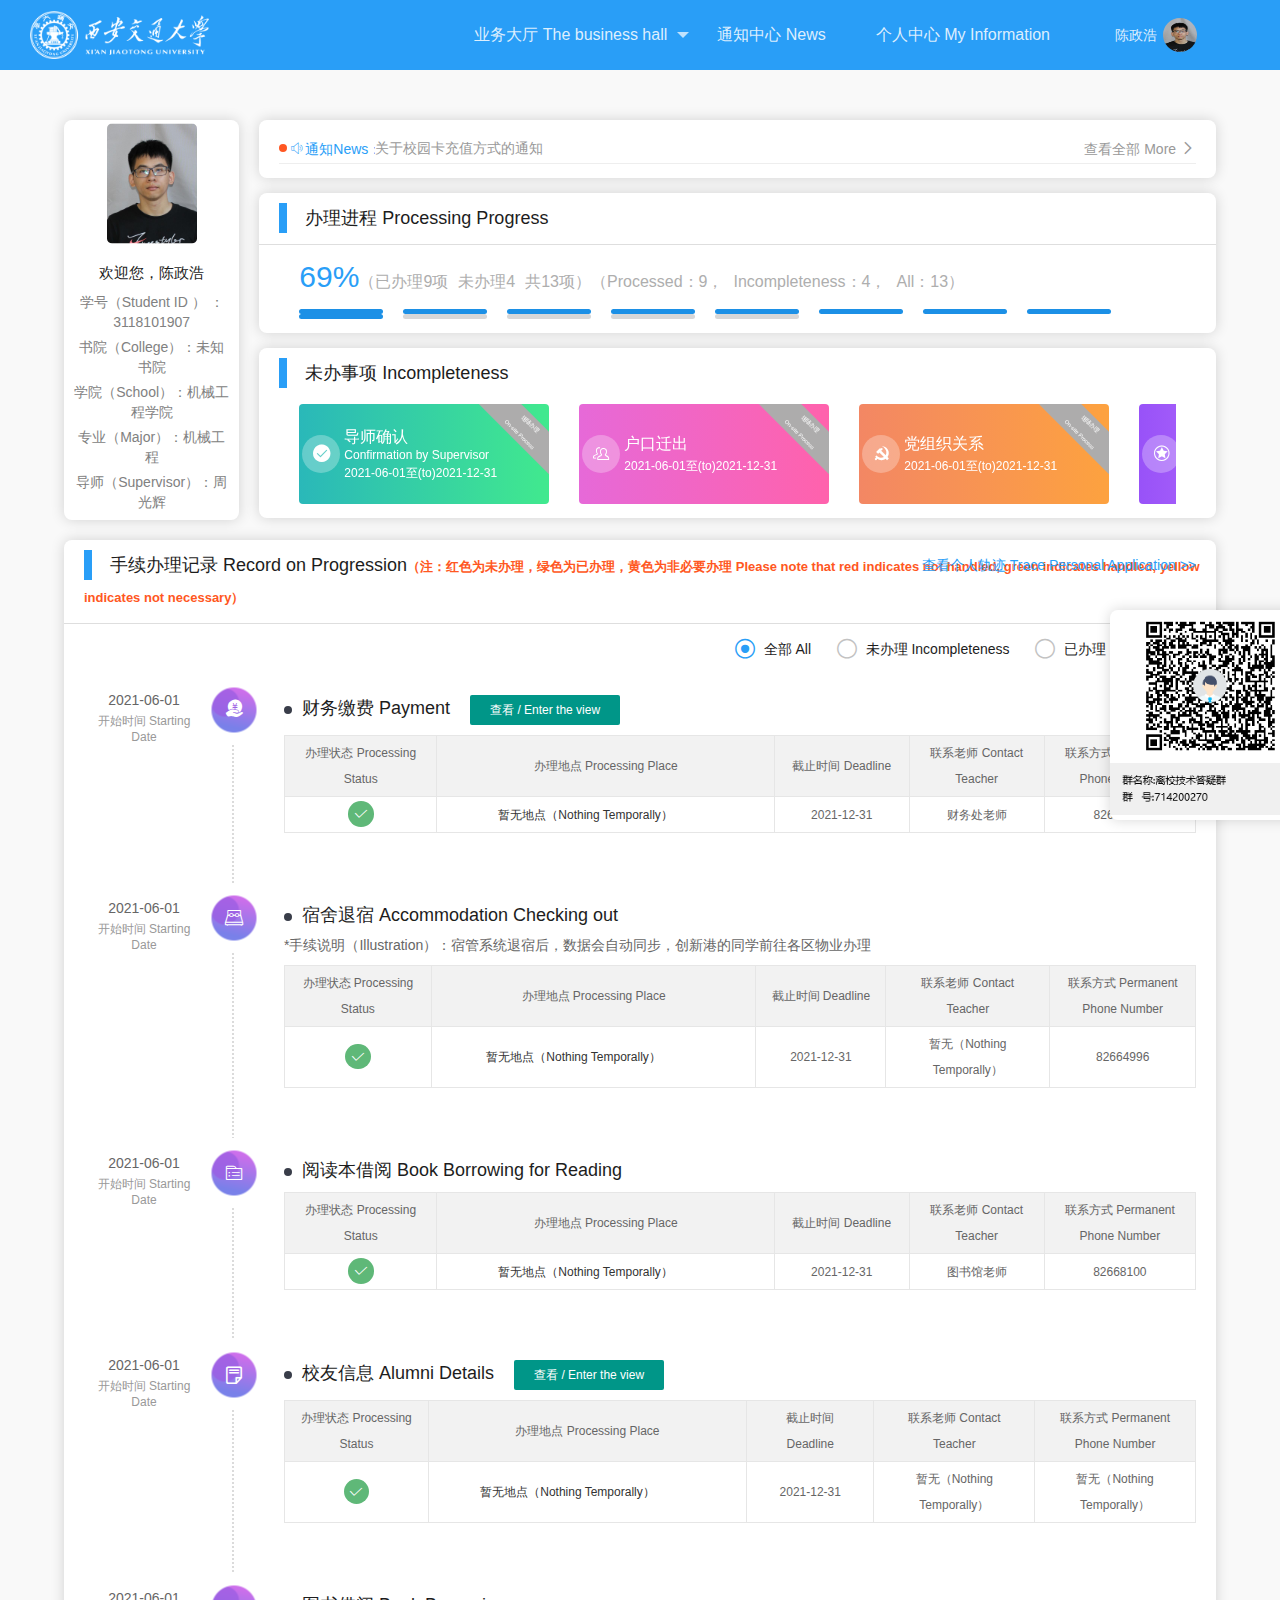
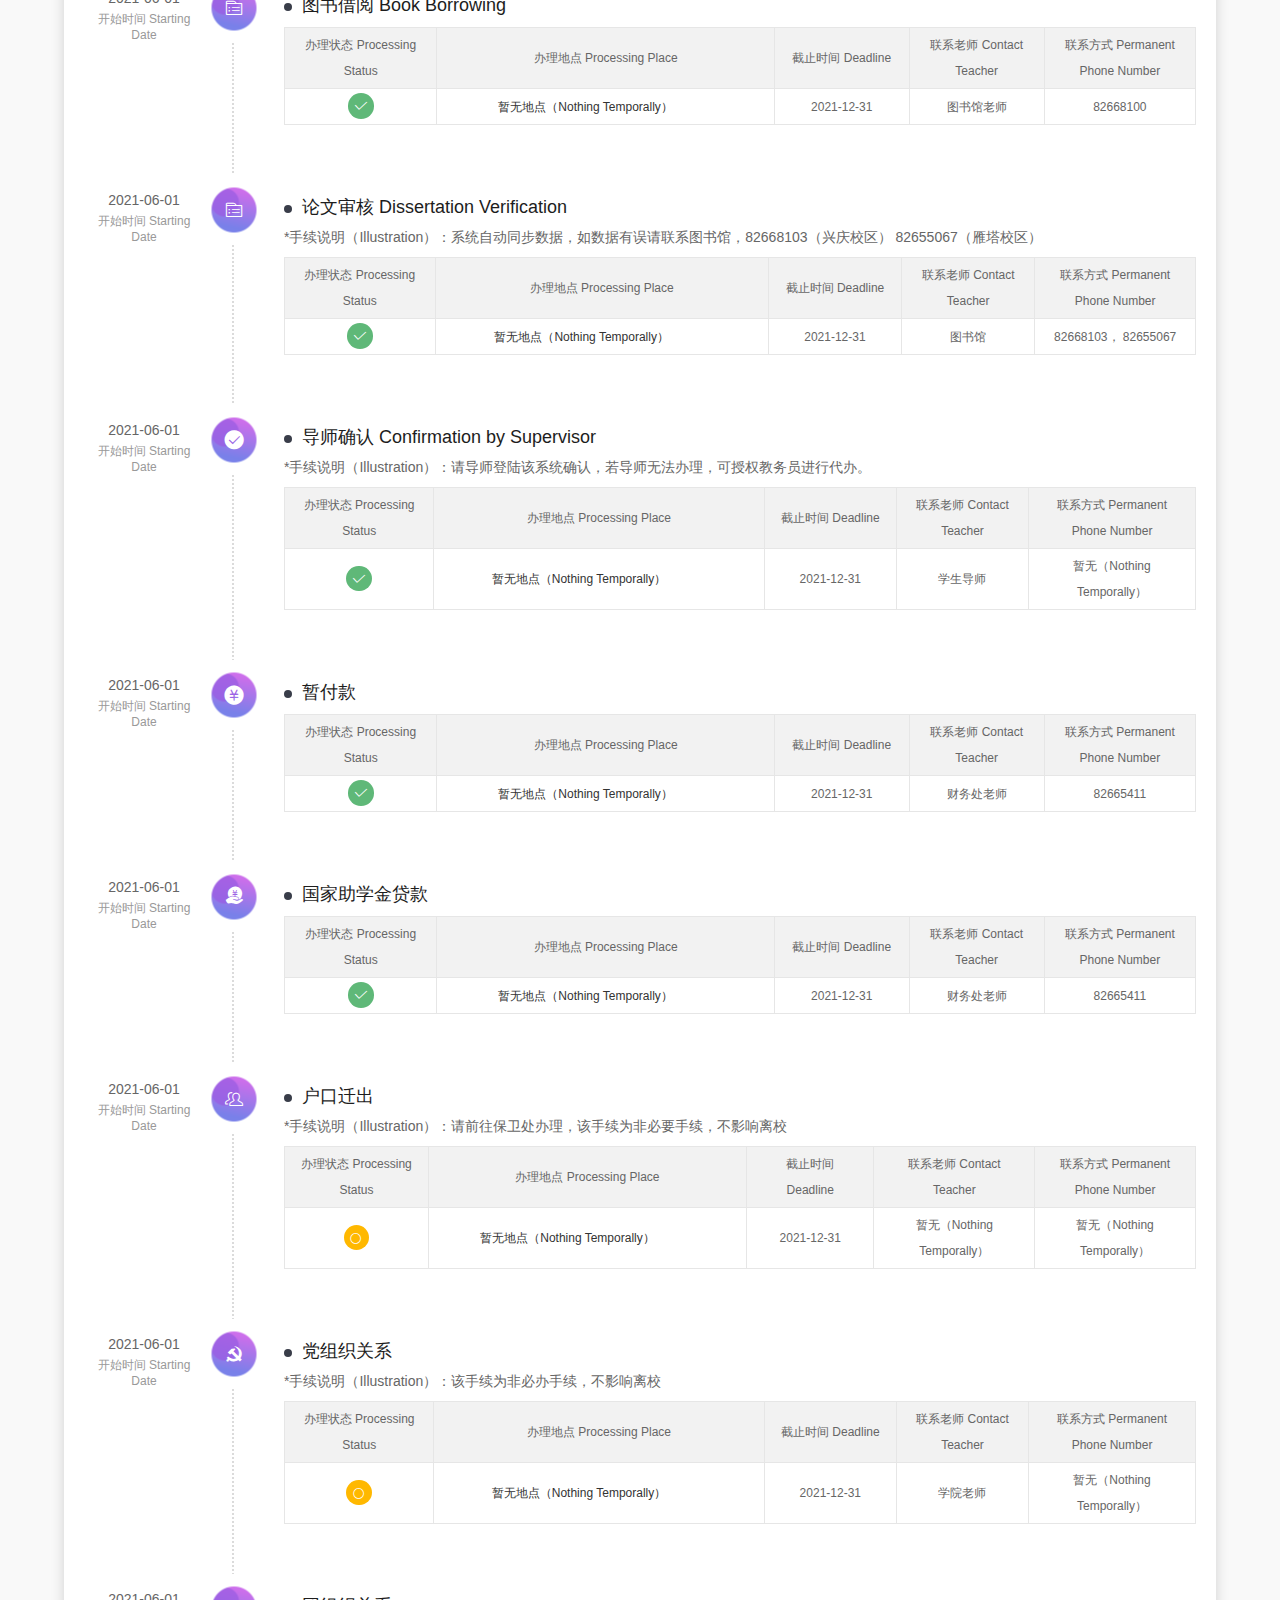
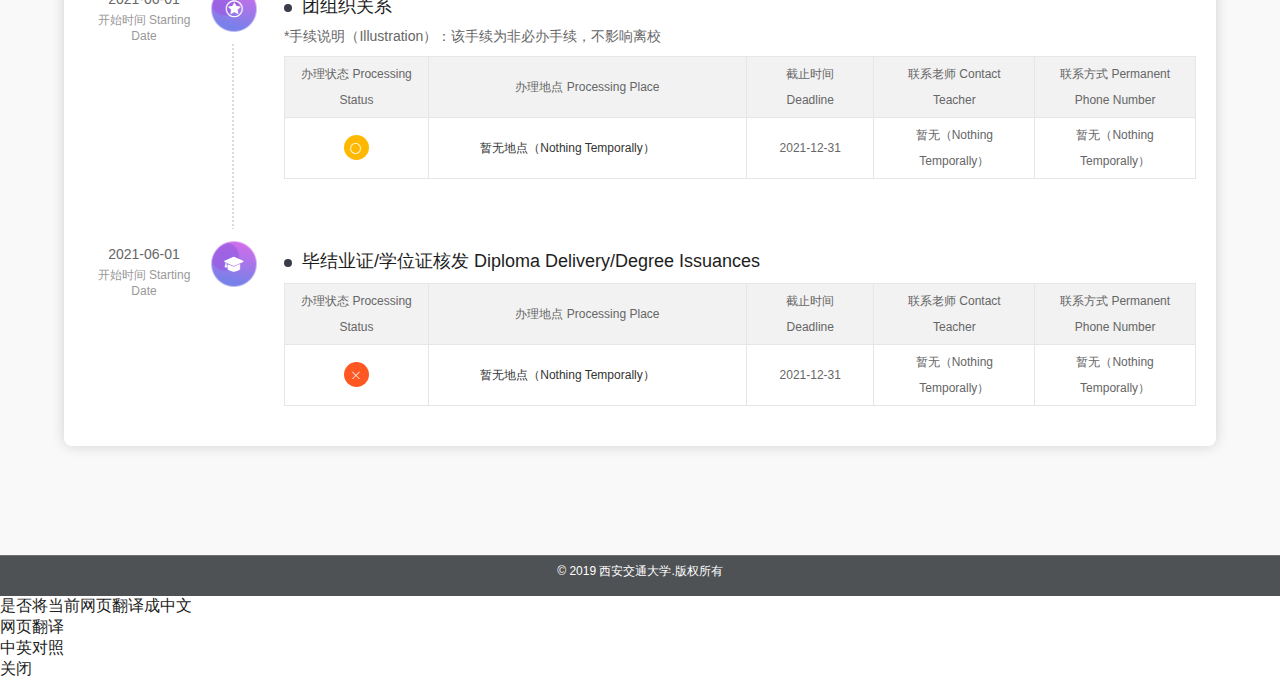
==== commit 6b6ba215: "Update index.html" ====
--- a/index.html
+++ b/index.html
@@ -93,8 +93,22 @@
                 <h3 class="panel-title">办理进程 Processing Progress</h3>
               </div>
               <div class="panel-body">
-                <p id="progressHandleProcedure" class="progress-data"><em>62%</em><span>（已办理8项</span><span>未办理5</span><span>共13项）（Processed：8，</span><span>Incompleteness：5，</span><span>All：13）</span></p>
-                <div class="progress-bar" id="progress-bar"><span style="background-color: rgb(28, 144, 230); width: 84px;"></span><span style="background-color: rgb(28, 144, 230); width: 84px;"></span><span style="background-color: rgb(28, 144, 230); width: 84px;"></span><span style="background-color: rgb(28, 144, 230); width: 84px;"></span><span style="background-color: rgb(28, 144, 230); width: 84px;"></span><span style="background-color: rgb(28, 144, 230); width: 84px;"></span><span style="background-color: rgb(28, 144, 230); width: 84px;"></span><span style="background-color: rgb(28, 144, 230); width: 84px;"></span><span style="width: 84px;"></span><span style="width: 84px;"></span><span style="width: 84px;"></span><span style="width: 84px;"></span><span style="width: 84px;"></span></div>
+                <p id="progressHandleProcedure" class="progress-data"><em>69%</em><span>（已办理9项</span><span>未办理4</span><span>共13项）（Processed：9，</span><span>Incompleteness：4，</span><span>All：13）</span></p>
+                <div class="progress-bar" id="progress-bar">
+                  <span style="background-color: rgb(28, 144, 230); width: 84px;"></span>
+                  <span style="background-color: rgb(28, 144, 230); width: 84px;"></span>
+                  <span style="background-color: rgb(28, 144, 230); width: 84px;"></span>
+                  <span style="background-color: rgb(28, 144, 230); width: 84px;"></span>
+                  <span style="background-color: rgb(28, 144, 230); width: 84px;"></span>
+                  <span style="background-color: rgb(28, 144, 230); width: 84px;"></span>
+                  <span style="background-color: rgb(28, 144, 230); width: 84px;"></span>
+                  <span style="background-color: rgb(28, 144, 230); width: 84px;"></span>
+                  <span style="background-color: rgb(28, 144, 230); width: 84px;"></span>
+                  <span style="width: 84px;"></span>
+                  <span style="width: 84px;"></span>
+                  <span style="width: 84px;"></span>
+                  <span style="width: 84px;"></span>
+                </div>
               </div>
             </div>
           </div>
@@ -166,4 +180,4 @@
   </div>
 
 
-<div id="qb-sougou-search" style="display: none; opacity: 0;"><p>搜索</p><p class="last-btn">复制</p><iframe src="./用户中心_files/saved_resource.html"></iframe></div></body><div id="qbTrans-pageTrans-dialog"><!----> <span class="qbTrans-pageTrans-dialog-success" style="display: none;"></span> <span class="qbTrans-pageTrans-dialog-text">是否将当前网页翻译成中文</span> <div class="qbTrans-pageTrans-dialog-btn">网页翻译</div> <div class="qbTrans-pageTrans-dialog-btn-empty">中英对照</div> <!----> <div class="qbTrans-pageTrans-dialog-close"><span class="qbTrans-pageTrans-dialog-close-text">关闭</span> <span class="qbTrans-pageTrans-dialog-arrow-down"></span> <ul class="qbTrans-pageTrans-dialog-menu" style="display: none;"><li class="qbTrans-pageTrans-dialog-menu-item">此网站不再提醒</li> <li class="qbTrans-pageTrans-dialog-menu-item">所有网站不再提醒</li> <!----></ul></div></div></html>+<div id="qb-sougou-search" style="display: none; opacity: 0;"><p>搜索</p><p class="last-btn">复制</p><iframe src="./用户中心_files/saved_resource.html"></iframe></div></body><div id="qbTrans-pageTrans-dialog"><!----> <span class="qbTrans-pageTrans-dialog-success" style="display: none;"></span> <span class="qbTrans-pageTrans-dialog-text">是否将当前网页翻译成中文</span> <div class="qbTrans-pageTrans-dialog-btn">网页翻译</div> <div class="qbTrans-pageTrans-dialog-btn-empty">中英对照</div> <!----> <div class="qbTrans-pageTrans-dialog-close"><span class="qbTrans-pageTrans-dialog-close-text">关闭</span> <span class="qbTrans-pageTrans-dialog-arrow-down"></span> <ul class="qbTrans-pageTrans-dialog-menu" style="display: none;"><li class="qbTrans-pageTrans-dialog-menu-item">此网站不再提醒</li> <li class="qbTrans-pageTrans-dialog-menu-item">所有网站不再提醒</li> <!----></ul></div></div></html>
